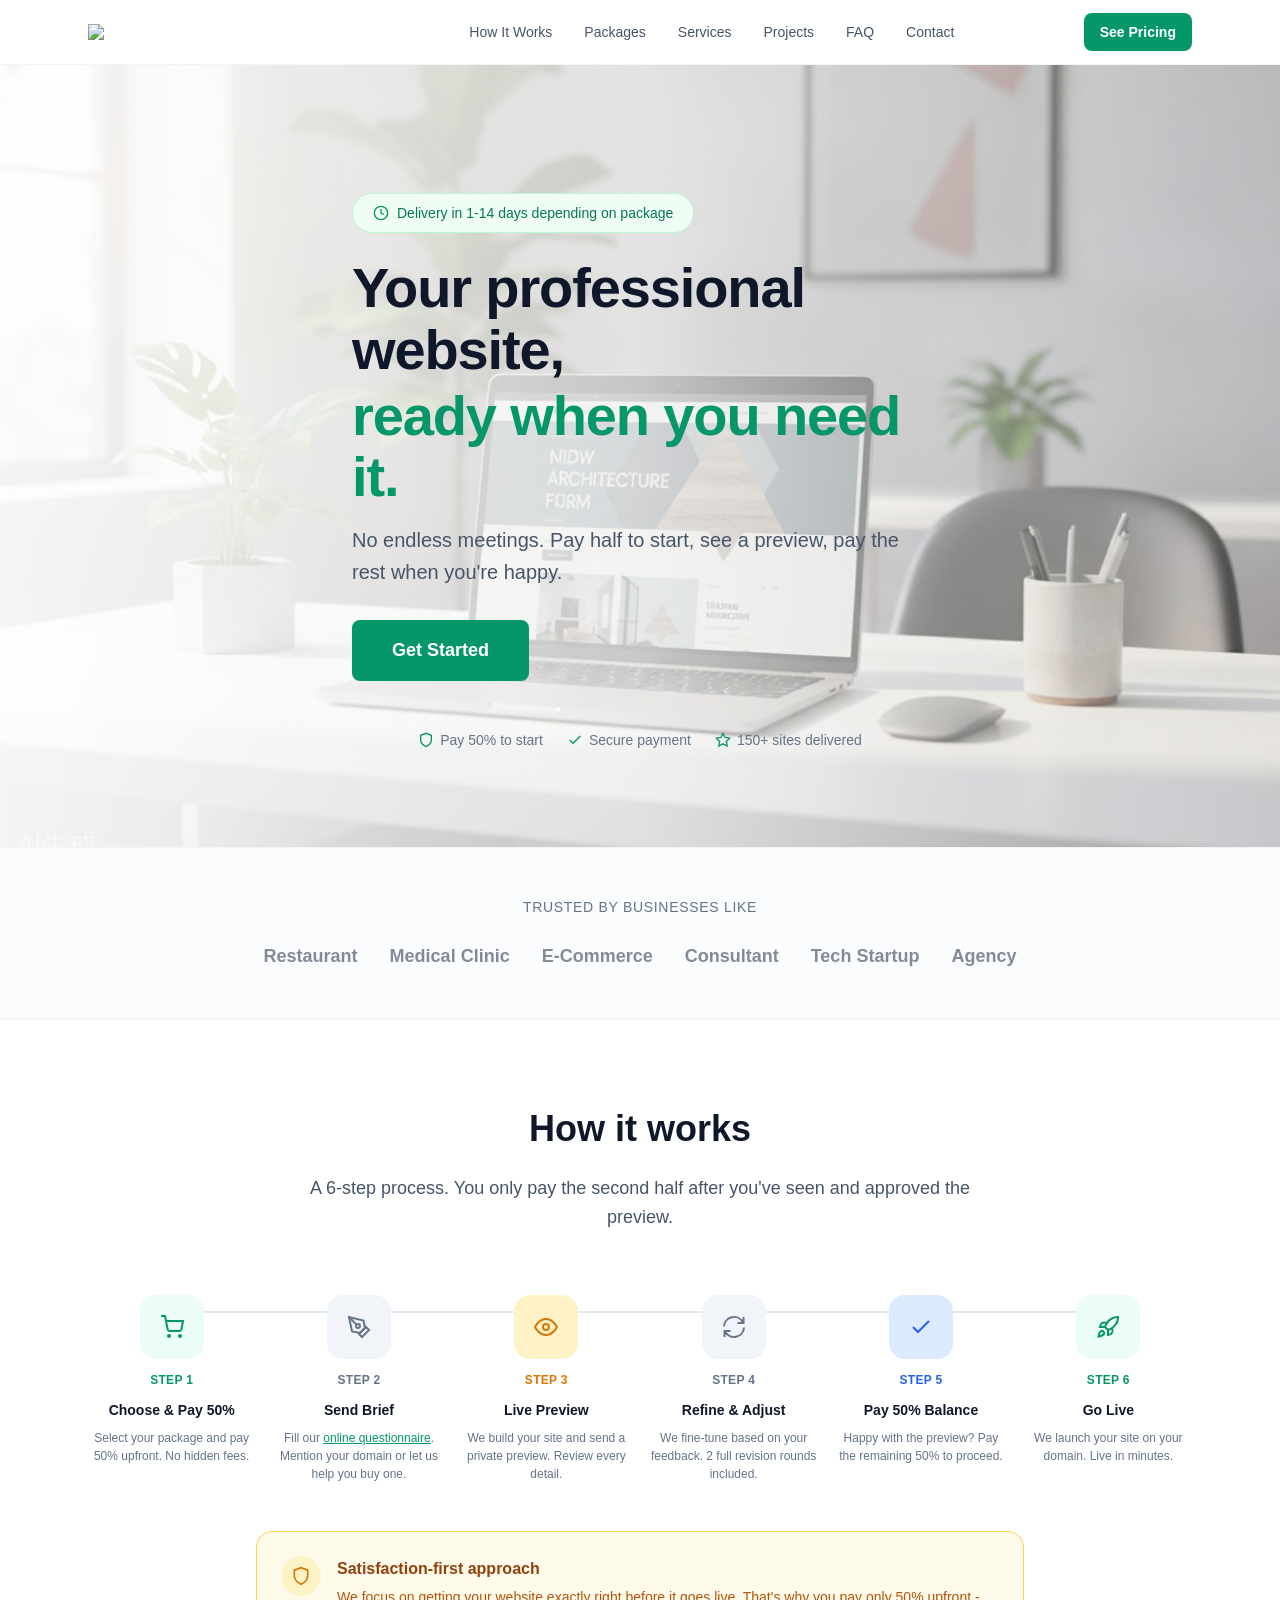
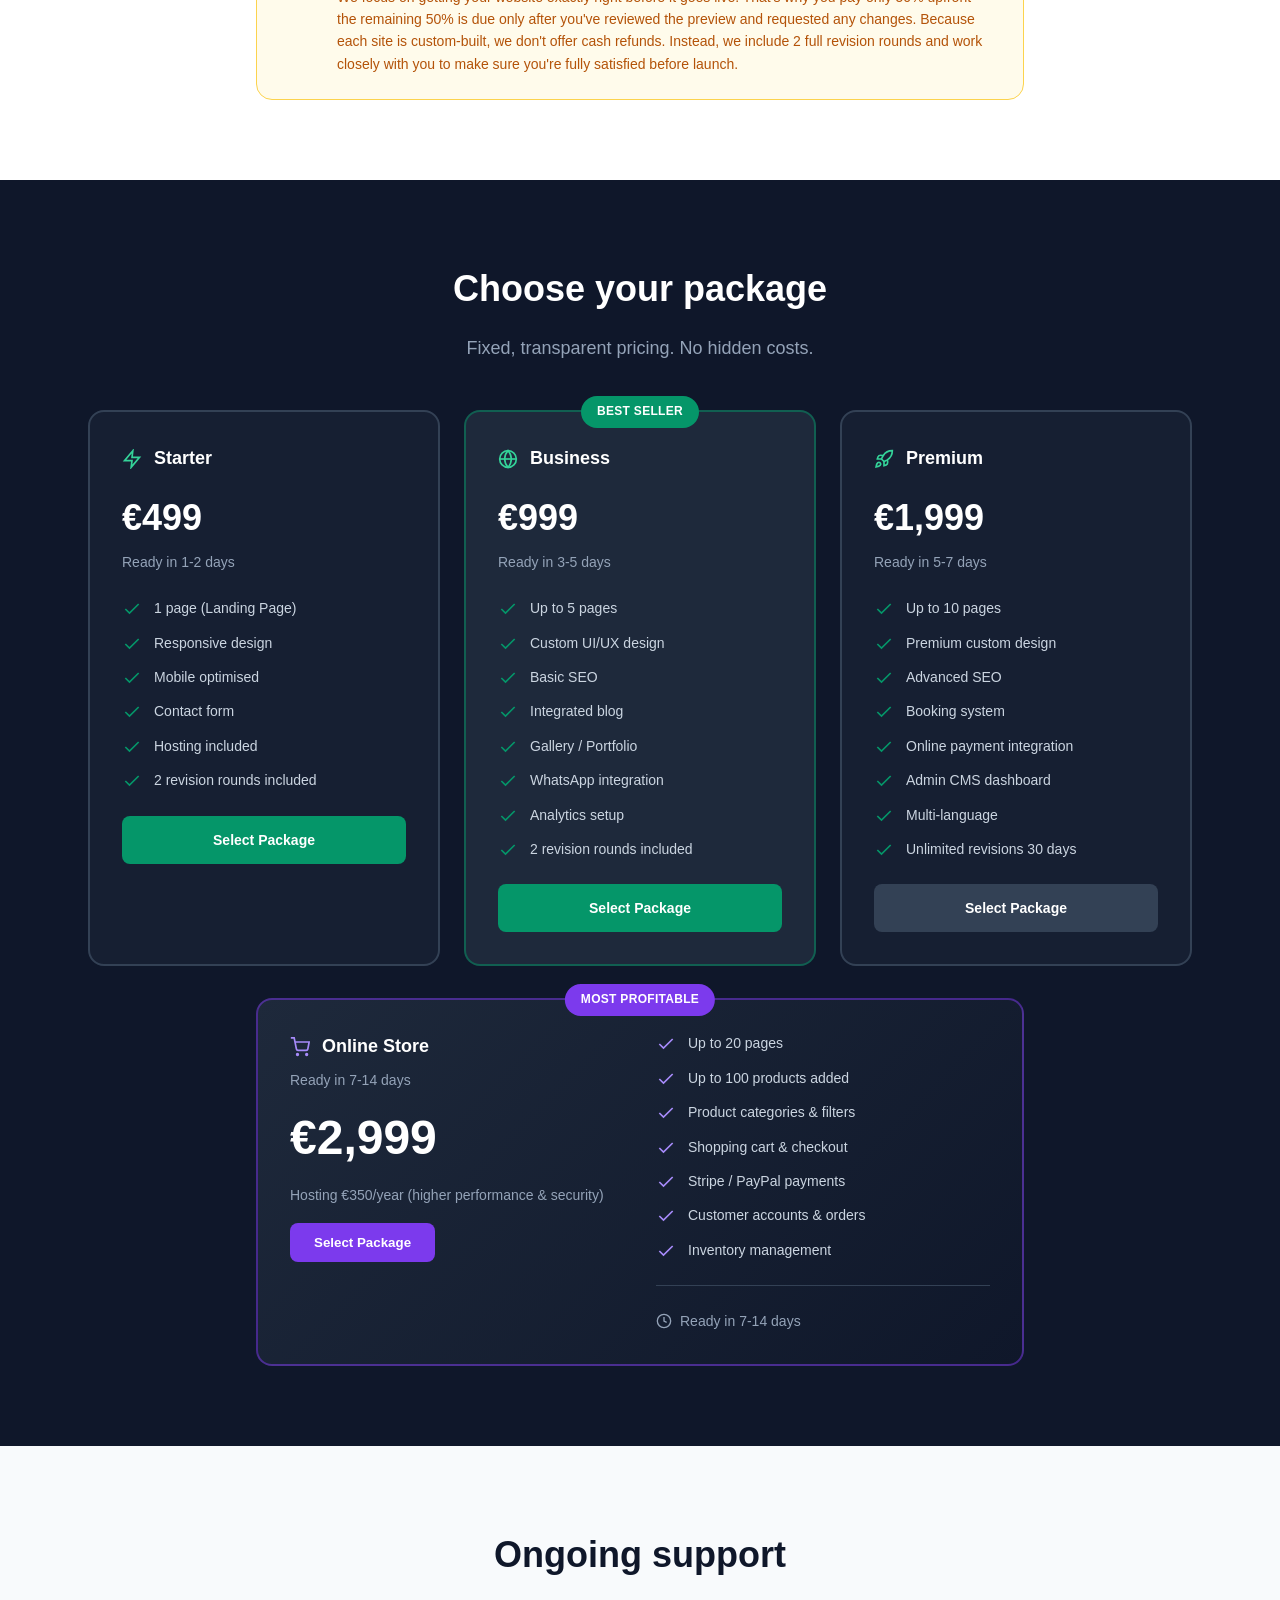
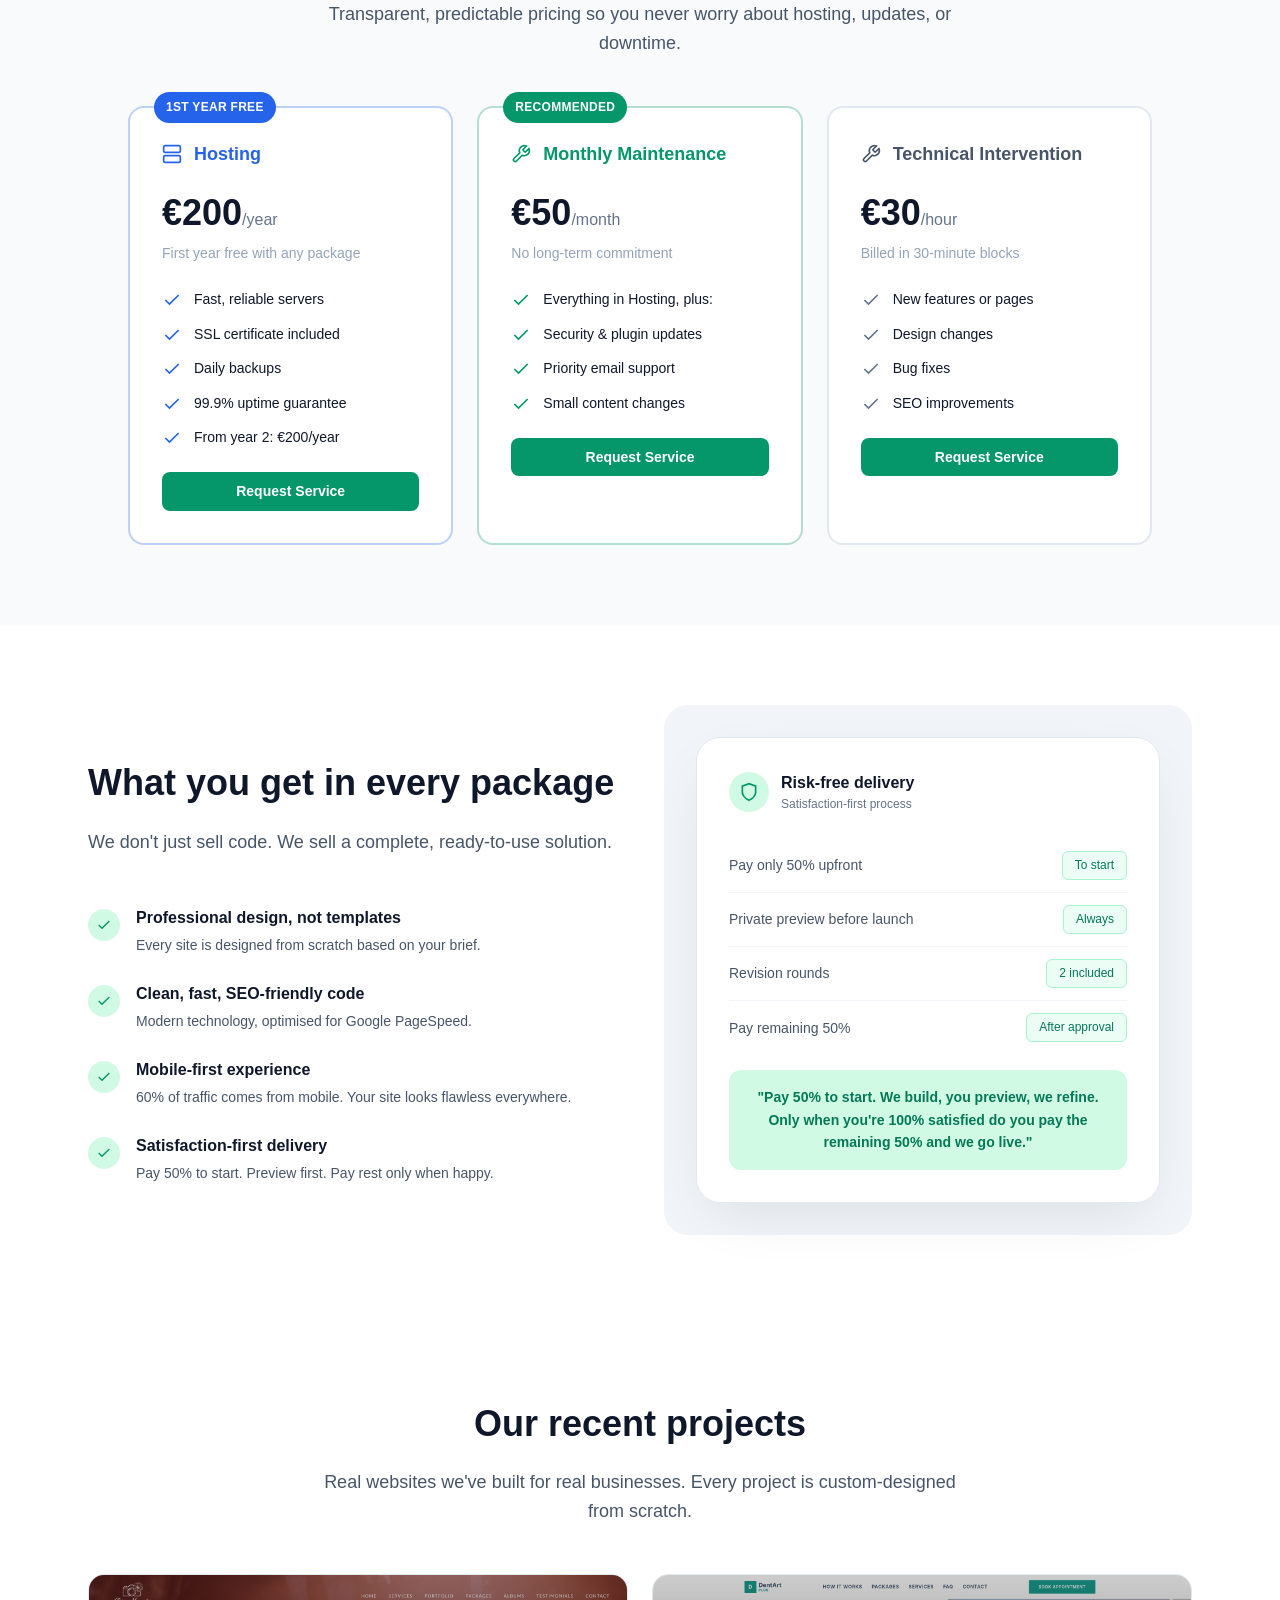
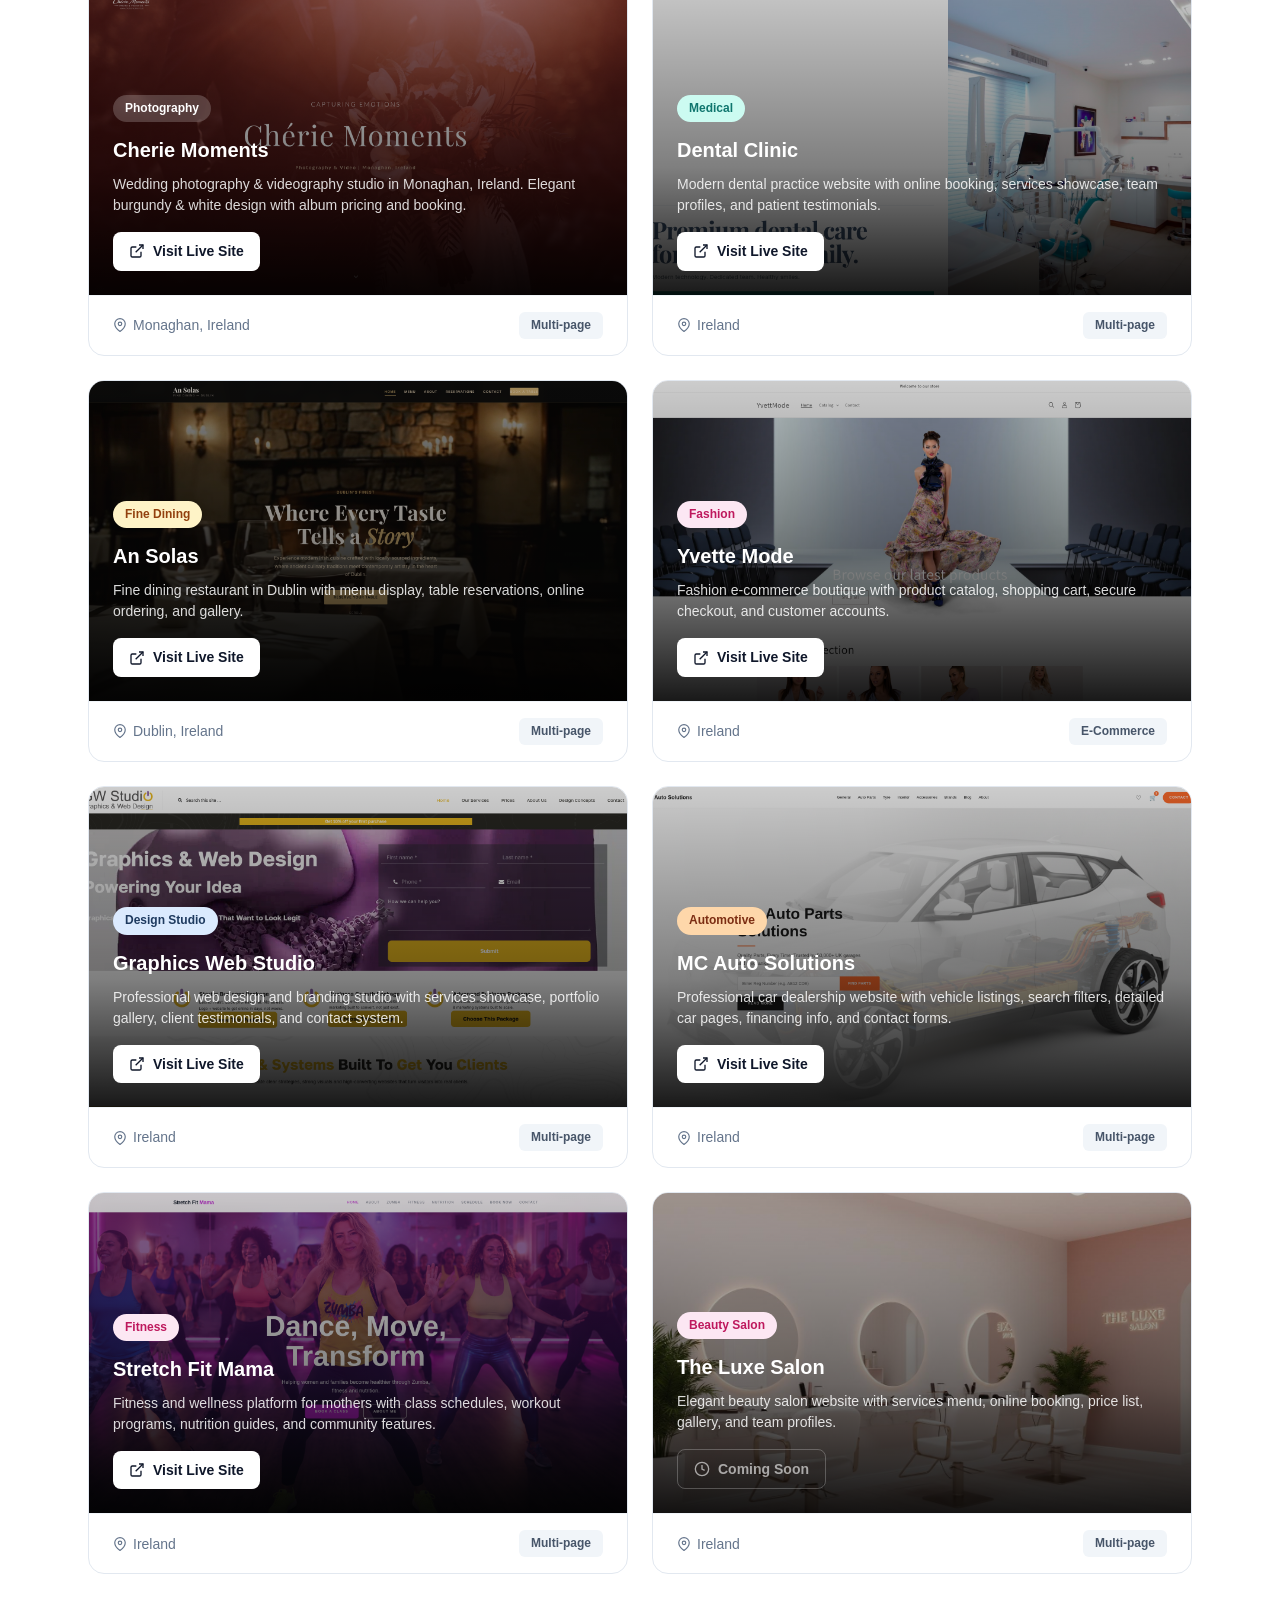
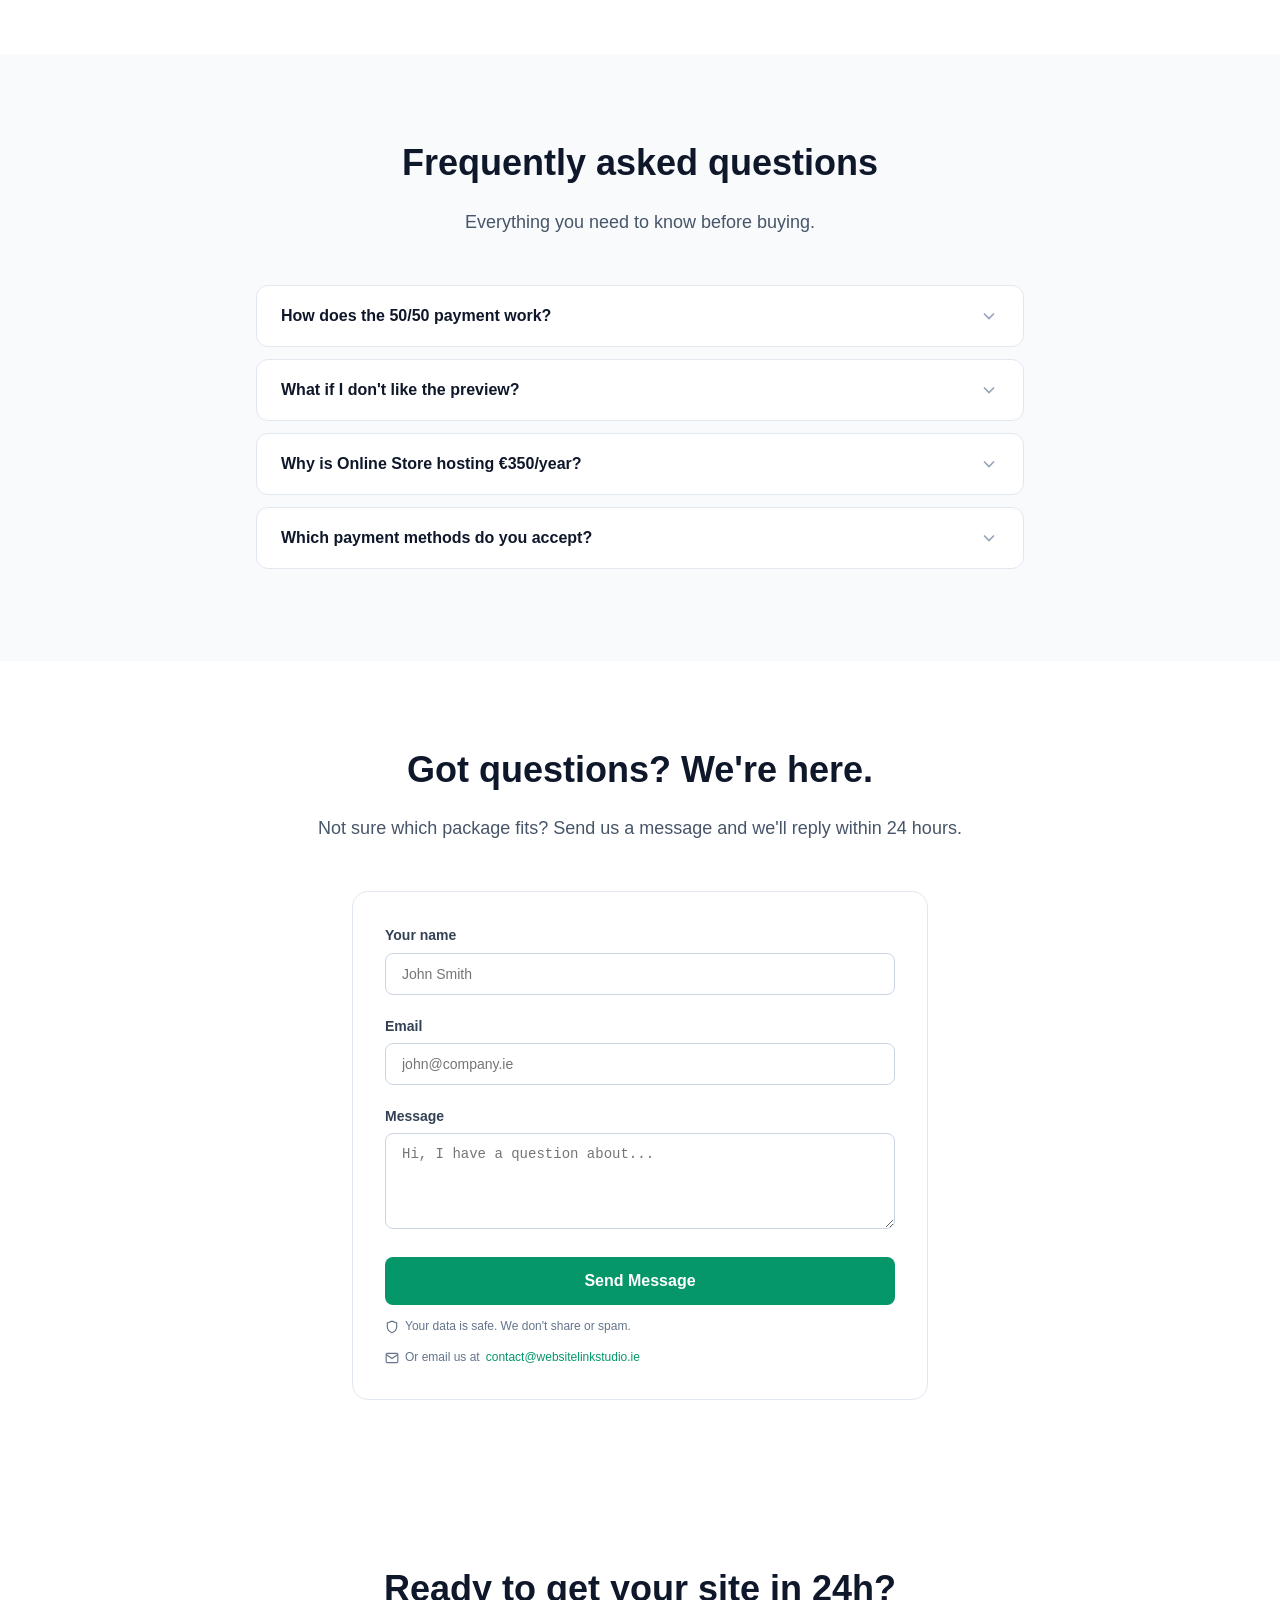
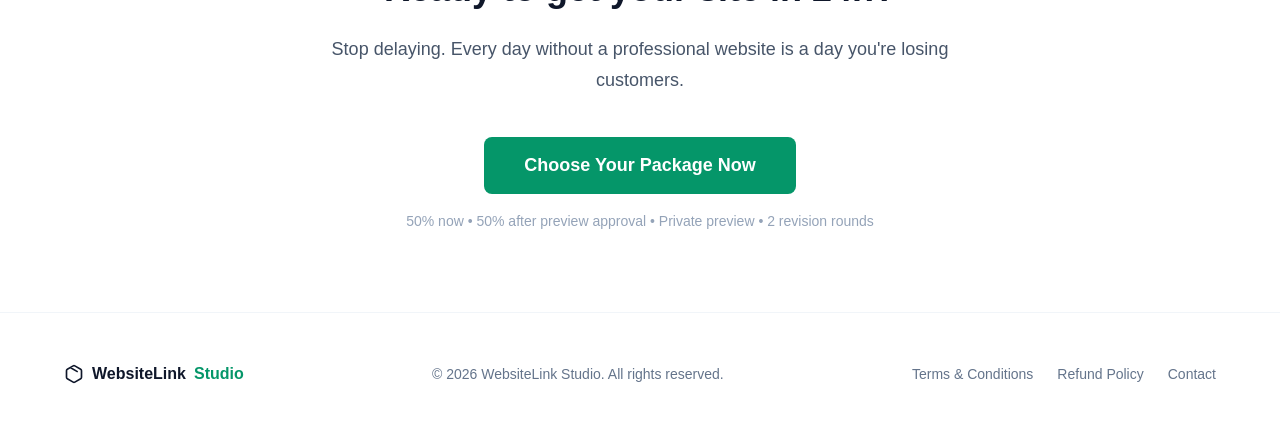
==== index.html @ b11c4f0b "Update index.html logo" ====
<!DOCTYPE html>
<html lang="en">
<head>
<meta charset="UTF-8">
<meta name="viewport" content="width=device-width, initial-scale=1.0">
<title>WebsiteLink Studio — Professional Websites</title>
<link rel="stylesheet" href="style.css">
</head>
<body>
<nav class="navbar">
  <div class="container">
    <a href="index.html" class="logo">
      <img src="Logo.png"  style="width:220px;height:auto;display:block;">

    <div class="nav-links">
      <a href="how.html">How It Works</a>
      <a href="packages.html">Packages</a>
      <a href="services.html">Services</a>
      <a href="projects.html">Projects</a>
      <a href="faq.html">FAQ</a>
      <a href="contact.html">Contact</a>
    </div>
    <div class="nav-actions">
      <a href="packages.html" class="btn btn-primary">See Pricing</a>
      <button class="mobile-menu-btn" onclick="toggleMobileMenu()" aria-label="Menu">
        <svg viewBox="0 0 24 24" fill="none" stroke="currentColor" stroke-width="2"><line x1="3" y1="6" x2="21" y2="6"/><line x1="3" y1="12" x2="21" y2="12"/><line x1="3" y1="18" x2="21" y2="18"/></svg>
      </button>
    </div>
  </div>
</nav>

<div class="mobile-nav" id="mobileNav">
  <a href="how.html" onclick="closeMobileMenu()">How It Works</a>
  <a href="packages.html" onclick="closeMobileMenu()">Packages</a>
  <a href="services.html" onclick="closeMobileMenu()">Services</a>
  <a href="projects.html" onclick="closeMobileMenu()">Projects</a>
  <a href="faq.html" onclick="closeMobileMenu()">FAQ</a>
  <a href="contact.html" onclick="closeMobileMenu()">Contact</a>
</div>

<section style="position: relative; min-height: 85vh; background: url('hero.jpg') center/cover no-repeat; display: flex; align-items: center;">
  <div style="position: absolute; inset: 0; background: linear-gradient(to right, rgba(255,255,255,0.92) 0%, rgba(255,255,255,0.75) 50%, rgba(255,255,255,0.2) 100%);"></div>
  <div class="container" style="position: relative; z-index: 1; padding: 8rem 1.5rem 6rem;">
    <div class="badge">
      <svg viewBox="0 0 24 24" fill="none" stroke="currentColor" stroke-width="2"><circle cx="12" cy="12" r="10"/><polyline points="12 6 12 12 16 14"/></svg>
      <span>Delivery in 1-14 days depending on package</span>
    </div>
    <div style="max-width: 36rem;">
      <h1 style="font-size: 3.5rem; font-weight: 800; line-height: 1.1; letter-spacing: -0.02em; text-align: left; margin-bottom: 0;">
        <span style="color: var(--slate-900); display: block;">Your professional website,</span>
        <span style="color: var(--primary); display: block; margin-top: 0.25rem;">ready when you need it.</span>
      </h1>
      <p style="font-size: 1.25rem; color: var(--slate-600); margin-top: 1rem; max-width: none;">No endless meetings. Pay half to start, see a preview, pay the rest when you're happy.</p>
      <a href="packages.html" class="btn btn-primary btn-lg" style="margin-top: 2rem; font-size: 1.125rem; padding: 1rem 2.5rem; height: auto;">Get Started</a>
    </div>
    <div class="trust-badges">
      <span><svg viewBox="0 0 24 24" fill="none" stroke="currentColor" stroke-width="2"><path d="M12 22s8-4 8-10V5l-8-3-8 3v7c0 6 8 10 8 10z"/></svg>Pay 50% to start</span>
      <span><svg viewBox="0 0 24 24" fill="none" stroke="currentColor" stroke-width="2"><polyline points="20 6 9 17 4 12"/></svg>Secure payment</span>
      <span><svg viewBox="0 0 24 24" fill="none" stroke="currentColor" stroke-width="2"><polygon points="12 2 15.09 8.26 22 9.27 17 14.14 18.18 21.02 12 17.77 5.82 21.02 7 14.14 2 9.27 8.91 8.26 12 2"/></svg>150+ sites delivered</span>
    </div>
  </div>
</section>

<section class="trust-section text-center">
  <div class="container">
    <p class="trust-label">Trusted by businesses like</p>
    <div class="trust-brands">
      <span>Restaurant</span><span>Medical Clinic</span><span>E-Commerce</span><span>Consultant</span><span>Tech Startup</span><span>Agency</span>
    </div>
  </div>
</section>

<section class="section" id="how">
  <div class="container">
    <div class="text-center">
      <h2>How it works</h2>
      <p class="section-desc">A 6-step process. You only pay the second half after you've seen and approved the preview.</p>
    </div>
    <div class="steps-wrap">
      <div class="steps-line"></div>
      <div class="steps-grid">
        <div class="step-card">
          <div class="step-icon" style="background:#ecfdf5;color:#059669">
            <svg width="24" height="24" viewBox="0 0 24 24" fill="none" stroke="currentColor" stroke-width="2"><circle cx="9" cy="21" r="1"/><circle cx="20" cy="21" r="1"/><path d="M1 1h4l2.68 13.39a2 2 0 0 0 2 1.61h9.72a2 2 0 0 0 2-1.61L23 6H6"/></svg>
          </div>
          <div class="step-badge" style="color:#059669">STEP 1</div>
          <div class="step-title">Choose &amp; Pay 50%</div>
          <div class="step-desc">Select your package and pay 50% upfront. No hidden fees.</div>
        </div>
        <div class="step-card" style="cursor:pointer" onclick="window.location.href='brief.html'">
          <div class="step-icon" style="background:#f1f5f9;color:#64748b">
            <svg width="24" height="24" viewBox="0 0 24 24" fill="none" stroke="currentColor" stroke-width="2"><path d="M12 19l7-7 3 3-7 7-3-3z"/><path d="M18 13l-1.5-7.5L2 2l3 14.5L13 18l5-5z"/><path d="M2 2l7.586 7.586"/><circle cx="11" cy="11" r="2"/></svg>
          </div>
          <div class="step-badge" style="color:#64748b">STEP 2</div>
          <div class="step-title">Send Brief</div>
          <div class="step-desc">Fill our <a href="#" onclick="event.preventDefault(); window.location.href='brief.html';" style="color:var(--primary);text-decoration:underline">online questionnaire</a>. Mention your domain or let us help you buy one.</div>
        </div>
        <div class="step-card">
          <div class="step-icon" style="background:#fef3c7;color:#d97706">
            <svg width="24" height="24" viewBox="0 0 24 24" fill="none" stroke="currentColor" stroke-width="2"><path d="M1 12s4-8 11-8 11 8 11 8-4 8-11 8-11-8-11-8z"/><circle cx="12" cy="12" r="3"/></svg>
          </div>
          <div class="step-badge" style="color:#d97706">STEP 3</div>
          <div class="step-title">Live Preview</div>
          <div class="step-desc">We build your site and send a private preview. Review every detail.</div>
        </div>
        <div class="step-card">
          <div class="step-icon" style="background:#f1f5f9;color:#64748b">
            <svg width="24" height="24" viewBox="0 0 24 24" fill="none" stroke="currentColor" stroke-width="2"><path d="M21.5 2v6h-6M2.5 22v-6h6M2 11.5a10 10 0 0 1 18.8-4.3M22 12.5a10 10 0 0 1-18.8 4.2"/></svg>
          </div>
          <div class="step-badge" style="color:#64748b">STEP 4</div>
          <div class="step-title">Refine &amp; Adjust</div>
          <div class="step-desc">We fine-tune based on your feedback. 2 full revision rounds included.</div>
        </div>
        <div class="step-card">
          <div class="step-icon" style="background:#dbeafe;color:#2563eb">
            <svg width="24" height="24" viewBox="0 0 24 24" fill="none" stroke="currentColor" stroke-width="2"><polyline points="20 6 9 17 4 12"/></svg>
          </div>
          <div class="step-badge" style="color:#2563eb">STEP 5</div>
          <div class="step-title">Pay 50% Balance</div>
          <div class="step-desc">Happy with the preview? Pay the remaining 50% to proceed.</div>
        </div>
        <div class="step-card">
          <div class="step-icon" style="background:#ecfdf5;color:#059669">
            <svg width="24" height="24" viewBox="0 0 24 24" fill="none" stroke="currentColor" stroke-width="2"><path d="M4.5 16.5c-1.5 1.26-2 5-2 5s3.74-.5 5-2c.71-.84.7-2.13-.09-2.91a2.18 2.18 0 0 0-2.91-.09z"/><path d="m12 15-3-3a22 22 0 0 1 2-3.95A12.88 12.88 0 0 1 22 2c0 2.72-.78 7.5-6 11a22.35 22.35 0 0 1-4 2z"/><path d="M9 12H4s.55-3.03 2-4c1.62-1.08 5 0 5 0"/><path d="M12 15v5s3.03-.55 4-2c1.08-1.62 0-5 0-5"/></svg>
          </div>
          <div class="step-badge" style="color:#059669">STEP 6</div>
          <div class="step-title">Go Live</div>
          <div class="step-desc">We launch your site on your domain. Live in minutes.</div>
        </div>
      </div>
    </div>
    <div class="info-card">
      <div class="info-icon"><svg viewBox="0 0 24 24" fill="none" stroke="currentColor" stroke-width="2"><path d="M12 22s8-4 8-10V5l-8-3-8 3v7c0 6 8 10 8 10z"/></svg></div>
      <div>
        <div class="info-title">Satisfaction-first approach</div>
        <div class="info-desc">We focus on getting your website exactly right before it goes live. That's why you pay only 50% upfront - the remaining 50% is due only after you've reviewed the preview and requested any changes. Because each site is custom-built, we don't offer cash refunds. Instead, we include 2 full revision rounds and work closely with you to make sure you're fully satisfied before launch.</div>
      </div>
    </div>
  </div>
</section>

<section class="section section-dark" id="packages">
  <div class="container">
    <div class="text-center">
      <h2>Choose your package</h2>
      <p class="section-desc" style="color:#94a3b8">Fixed, transparent pricing. No hidden costs.</p>
    </div>
    <div class="packages-grid">
      <div class="package-card" onclick="selectPackage('starter')" id="card-starter">
        <div class="package-header">
          <svg viewBox="0 0 24 24" fill="none" stroke="currentColor" stroke-width="2"><polygon points="13 2 3 14 12 14 11 22 21 10 12 10 13 2"/></svg>
          <span class="package-name">Starter</span>
        </div>
        <div class="package-price">&euro;499</div>
        <p class="package-desc">Ready in 1-2 days</p>
        <ul class="package-features">
          <li><svg viewBox="0 0 24 24" fill="none" stroke="currentColor" stroke-width="2"><polyline points="20 6 9 17 4 12"/></svg><span>1 page (Landing Page)</span></li>
          <li><svg viewBox="0 0 24 24" fill="none" stroke="currentColor" stroke-width="2"><polyline points="20 6 9 17 4 12"/></svg><span>Responsive design</span></li>
          <li><svg viewBox="0 0 24 24" fill="none" stroke="currentColor" stroke-width="2"><polyline points="20 6 9 17 4 12"/></svg><span>Mobile optimised</span></li>
          <li><svg viewBox="0 0 24 24" fill="none" stroke="currentColor" stroke-width="2"><polyline points="20 6 9 17 4 12"/></svg><span>Contact form</span></li>
          <li><svg viewBox="0 0 24 24" fill="none" stroke="currentColor" stroke-width="2"><polyline points="20 6 9 17 4 12"/></svg><span>Hosting included</span></li>
          <li><svg viewBox="0 0 24 24" fill="none" stroke="currentColor" stroke-width="2"><polyline points="20 6 9 17 4 12"/></svg><span>2 revision rounds included</span></li>
        </ul>
        <button class="package-btn btn-primary" onclick="event.stopPropagation(); openPayModal('starter')">Select Package</button>
      </div>
      <div class="package-card popular" onclick="selectPackage('business')" id="card-business">
        <div class="package-badge">Best Seller</div>
        <div class="package-header">
          <svg viewBox="0 0 24 24" fill="none" stroke="currentColor" stroke-width="2"><circle cx="12" cy="12" r="10"/><line x1="2" y1="12" x2="22" y2="12"/><path d="M12 2a15.3 15.3 0 0 1 4 10 15.3 15.3 0 0 1-4 10 15.3 15.3 0 0 1-4-10 15.3 15.3 0 0 1 4-10z"/></svg>
          <span class="package-name">Business</span>
        </div>
        <div class="package-price">&euro;999</div>
        <p class="package-desc">Ready in 3-5 days</p>
        <ul class="package-features">
          <li><svg viewBox="0 0 24 24" fill="none" stroke="currentColor" stroke-width="2"><polyline points="20 6 9 17 4 12"/></svg><span>Up to 5 pages</span></li>
          <li><svg viewBox="0 0 24 24" fill="none" stroke="currentColor" stroke-width="2"><polyline points="20 6 9 17 4 12"/></svg><span>Custom UI/UX design</span></li>
          <li><svg viewBox="0 0 24 24" fill="none" stroke="currentColor" stroke-width="2"><polyline points="20 6 9 17 4 12"/></svg><span>Basic SEO</span></li>
          <li><svg viewBox="0 0 24 24" fill="none" stroke="currentColor" stroke-width="2"><polyline points="20 6 9 17 4 12"/></svg><span>Integrated blog</span></li>
          <li><svg viewBox="0 0 24 24" fill="none" stroke="currentColor" stroke-width="2"><polyline points="20 6 9 17 4 12"/></svg><span>Gallery / Portfolio</span></li>
          <li><svg viewBox="0 0 24 24" fill="none" stroke="currentColor" stroke-width="2"><polyline points="20 6 9 17 4 12"/></svg><span>WhatsApp integration</span></li>
          <li><svg viewBox="0 0 24 24" fill="none" stroke="currentColor" stroke-width="2"><polyline points="20 6 9 17 4 12"/></svg><span>Analytics setup</span></li>
          <li><svg viewBox="0 0 24 24" fill="none" stroke="currentColor" stroke-width="2"><polyline points="20 6 9 17 4 12"/></svg><span>2 revision rounds included</span></li>
        </ul>
        <button class="package-btn btn-primary" onclick="event.stopPropagation(); openPayModal('business')">Select Package</button>
      </div>
      <div class="package-card" onclick="selectPackage('premium')" id="card-premium">
        <div class="package-header">
          <svg viewBox="0 0 24 24" fill="none" stroke="currentColor" stroke-width="2"><path d="M4.5 16.5c-1.5 1.26-2 5-2 5s3.74-.5 5-2c.71-.84.7-2.13-.09-2.91a2.18 2.18 0 0 0-2.91-.09z"/><path d="m12 15-3-3a22 22 0 0 1 2-3.95A12.88 12.88 0 0 1 22 2c0 2.72-.78 7.5-6 11a22.35 22.35 0 0 1-4 2z"/><path d="M9 12H4s.55-3.03 2-4c1.62-1.08 5 0 5 0"/><path d="M12 15v5s3.03-.55 4-2c1.08-1.62 0-5 0-5"/></svg>
          <span class="package-name">Premium</span>
        </div>
        <div class="package-price">&euro;1,999</div>
        <p class="package-desc">Ready in 5-7 days</p>
        <ul class="package-features">
          <li><svg viewBox="0 0 24 24" fill="none" stroke="currentColor" stroke-width="2"><polyline points="20 6 9 17 4 12"/></svg><span>Up to 10 pages</span></li>
          <li><svg viewBox="0 0 24 24" fill="none" stroke="currentColor" stroke-width="2"><polyline points="20 6 9 17 4 12"/></svg><span>Premium custom design</span></li>
          <li><svg viewBox="0 0 24 24" fill="none" stroke="currentColor" stroke-width="2"><polyline points="20 6 9 17 4 12"/></svg><span>Advanced SEO</span></li>
          <li><svg viewBox="0 0 24 24" fill="none" stroke="currentColor" stroke-width="2"><polyline points="20 6 9 17 4 12"/></svg><span>Booking system</span></li>
          <li><svg viewBox="0 0 24 24" fill="none" stroke="currentColor" stroke-width="2"><polyline points="20 6 9 17 4 12"/></svg><span>Online payment integration</span></li>
          <li><svg viewBox="0 0 24 24" fill="none" stroke="currentColor" stroke-width="2"><polyline points="20 6 9 17 4 12"/></svg><span>Admin CMS dashboard</span></li>
          <li><svg viewBox="0 0 24 24" fill="none" stroke="currentColor" stroke-width="2"><polyline points="20 6 9 17 4 12"/></svg><span>Multi-language</span></li>
          <li><svg viewBox="0 0 24 24" fill="none" stroke="currentColor" stroke-width="2"><polyline points="20 6 9 17 4 12"/></svg><span>Unlimited revisions 30 days</span></li>
        </ul>
        <button class="package-btn" style="background:#334155;color:#fff" onclick="event.stopPropagation(); openPayModal('premium')">Select Package</button>
      </div>
    </div>
    <div style="margin-top:2rem;max-width:48rem;margin-left:auto;margin-right:auto">
      <div class="package-card ecommerce-card" id="card-ecommerce">
        <div class="package-badge" style="background:var(--purple)">MOST PROFITABLE</div>
        <div class="ecommerce-inner">
          <div>
            <div class="package-header" style="color:#a78bfa;margin-bottom:.5rem">
              <svg viewBox="0 0 24 24" fill="none" stroke="currentColor" stroke-width="2"><circle cx="9" cy="21" r="1"/><circle cx="20" cy="21" r="1"/><path d="M1 1h4l2.68 13.39a2 2 0 0 0 2 1.61h9.72a2 2 0 0 0 2-1.61L23 6H6"/></svg>
              <span class="package-name">Online Store</span>
            </div>
            <p style="color:#94a3b8;font-size:.875rem;margin-bottom:.5rem">Ready in 7-14 days</p>
            <div class="ecommerce-price">&euro;2,999</div>
            <p class="ecommerce-hosting">Hosting &euro;350/year (higher performance &amp; security)</p>
            <button class="btn-purple" onclick="openPayModal('ecommerce')">Select Package</button>
          </div>
          <div>
            <ul class="package-features">
              <li><svg viewBox="0 0 24 24" fill="none" stroke="currentColor" stroke-width="2"><polyline points="20 6 9 17 4 12"/></svg><span>Up to 20 pages</span></li>
              <li><svg viewBox="0 0 24 24" fill="none" stroke="currentColor" stroke-width="2"><polyline points="20 6 9 17 4 12"/></svg><span>Up to 100 products added</span></li>
              <li><svg viewBox="0 0 24 24" fill="none" stroke="currentColor" stroke-width="2"><polyline points="20 6 9 17 4 12"/></svg><span>Product categories &amp; filters</span></li>
              <li><svg viewBox="0 0 24 24" fill="none" stroke="currentColor" stroke-width="2"><polyline points="20 6 9 17 4 12"/></svg><span>Shopping cart &amp; checkout</span></li>
              <li><svg viewBox="0 0 24 24" fill="none" stroke="currentColor" stroke-width="2"><polyline points="20 6 9 17 4 12"/></svg><span>Stripe / PayPal payments</span></li>
              <li><svg viewBox="0 0 24 24" fill="none" stroke="currentColor" stroke-width="2"><polyline points="20 6 9 17 4 12"/></svg><span>Customer accounts &amp; orders</span></li>
              <li><svg viewBox="0 0 24 24" fill="none" stroke="currentColor" stroke-width="2"><polyline points="20 6 9 17 4 12"/></svg><span>Inventory management</span></li>
            </ul>
            <div class="ecommerce-footer">
              <div class="ecommerce-time">
                <svg viewBox="0 0 24 24" fill="none" stroke="currentColor" stroke-width="2"><circle cx="12" cy="12" r="10"/><polyline points="12 6 12 12 16 14"/></svg>
                <span>Ready in 7-14 days</span>
              </div>
            </div>
          </div>
        </div>
      </div>
    </div>
  </div>
</section>

<section class="section section-light" id="services">
  <div class="container">
    <div class="text-center">
      <h2>Ongoing support</h2>
      <p class="section-desc">Transparent, predictable pricing so you never worry about hosting, updates, or downtime.</p>
    </div>
    <div class="services-grid">
      <div class="service-card hosting">
        <div class="service-badge hosting">1st Year Free</div>
        <div class="service-header" style="color:var(--blue)">
          <svg viewBox="0 0 24 24" fill="none" stroke="currentColor" stroke-width="2"><rect x="2" y="2" width="20" height="8" rx="2" ry="2"/><rect x="2" y="14" width="20" height="8" rx="2" ry="2"/><line x1="6" y1="6" x2="6.01" y2="6"/><line x1="6" y1="18" x2="6.01" y2="18"/></svg>
          <span class="service-name">Hosting</span>
        </div>
        <div><span class="service-price">&euro;200</span><span class="service-period">/year</span></div>
        <p class="service-desc">First year free with any package</p>
        <ul class="service-features">
          <li><svg viewBox="0 0 24 24" fill="none" stroke="currentColor" stroke-width="2" style="color:var(--blue)"><polyline points="20 6 9 17 4 12"/></svg><span>Fast, reliable servers</span></li>
          <li><svg viewBox="0 0 24 24" fill="none" stroke="currentColor" stroke-width="2" style="color:var(--blue)"><polyline points="20 6 9 17 4 12"/></svg><span>SSL certificate included</span></li>
          <li><svg viewBox="0 0 24 24" fill="none" stroke="currentColor" stroke-width="2" style="color:var(--blue)"><polyline points="20 6 9 17 4 12"/></svg><span>Daily backups</span></li>
          <li><svg viewBox="0 0 24 24" fill="none" stroke="currentColor" stroke-width="2" style="color:var(--blue)"><polyline points="20 6 9 17 4 12"/></svg><span>99.9% uptime guarantee</span></li>
          <li><svg viewBox="0 0 24 24" fill="none" stroke="currentColor" stroke-width="2" style="color:var(--blue)"><polyline points="20 6 9 17 4 12"/></svg><span>From year 2: &euro;200/year</span></li>
        </ul>
        <div style="margin-top:1.5rem">
          <a href="contact.html" class="btn btn-primary btn-block" style="font-weight:700">Request Service</a>
        </div>
      </div>
      <div class="service-card maintenance">
        <div class="service-badge maintenance">Recommended</div>
        <div class="service-header" style="color:var(--primary)">
          <svg viewBox="0 0 24 24" fill="none" stroke="currentColor" stroke-width="2"><path d="M14.7 6.3a1 1 0 0 0 0 1.4l1.6 1.6a1 1 0 0 0 1.4 0l3.77-3.77a6 6 0 0 1-7.94 7.94l-6.91 6.91a2.12 2.12 0 0 1-3-3l6.91-6.91a6 6 0 0 1 7.94-7.94l-3.76 3.76z"/></svg>
          <span class="service-name">Monthly Maintenance</span>
        </div>
        <div><span class="service-price">&euro;50</span><span class="service-period">/month</span></div>
        <p class="service-desc">No long-term commitment</p>
        <ul class="service-features">
          <li><svg viewBox="0 0 24 24" fill="none" stroke="currentColor" stroke-width="2" style="color:var(--primary)"><polyline points="20 6 9 17 4 12"/></svg><span>Everything in Hosting, plus:</span></li>
          <li><svg viewBox="0 0 24 24" fill="none" stroke="currentColor" stroke-width="2" style="color:var(--primary)"><polyline points="20 6 9 17 4 12"/></svg><span>Security &amp; plugin updates</span></li>
          <li><svg viewBox="0 0 24 24" fill="none" stroke="currentColor" stroke-width="2" style="color:var(--primary)"><polyline points="20 6 9 17 4 12"/></svg><span>Priority email support</span></li>
          <li><svg viewBox="0 0 24 24" fill="none" stroke="currentColor" stroke-width="2" style="color:var(--primary)"><polyline points="20 6 9 17 4 12"/></svg><span>Small content changes</span></li>
        </ul>
        <div style="margin-top:1.5rem">
          <a href="contact.html" class="btn btn-primary btn-block" style="font-weight:700">Request Service</a>
        </div>
      </div>
      <div class="service-card hourly">
        <div class="service-header" style="color:var(--slate-600)">
          <svg viewBox="0 0 24 24" fill="none" stroke="currentColor" stroke-width="2"><path d="M14.7 6.3a1 1 0 0 0 0 1.4l1.6 1.6a1 1 0 0 0 1.4 0l3.77-3.77a6 6 0 0 1-7.94 7.94l-6.91 6.91a2.12 2.12 0 0 1-3-3l6.91-6.91a6 6 0 0 1 7.94-7.94l-3.76 3.76z"/></svg>
          <span class="service-name">Technical Intervention</span>
        </div>
        <div><span class="service-price">&euro;30</span><span class="service-period">/hour</span></div>
        <p class="service-desc">Billed in 30-minute blocks</p>
        <ul class="service-features">
          <li><svg viewBox="0 0 24 24" fill="none" stroke="currentColor" stroke-width="2" style="color:var(--slate-500)"><polyline points="20 6 9 17 4 12"/></svg><span>New features or pages</span></li>
          <li><svg viewBox="0 0 24 24" fill="none" stroke="currentColor" stroke-width="2" style="color:var(--slate-500)"><polyline points="20 6 9 17 4 12"/></svg><span>Design changes</span></li>
          <li><svg viewBox="0 0 24 24" fill="none" stroke="currentColor" stroke-width="2" style="color:var(--slate-500)"><polyline points="20 6 9 17 4 12"/></svg><span>Bug fixes</span></li>
          <li><svg viewBox="0 0 24 24" fill="none" stroke="currentColor" stroke-width="2" style="color:var(--slate-500)"><polyline points="20 6 9 17 4 12"/></svg><span>SEO improvements</span></li>
        </ul>
        <div style="margin-top:1.5rem">
          <a href="contact.html" class="btn btn-primary btn-block" style="font-weight:700">Request Service</a>
        </div>
      </div>
    </div>
  </div>
</section>

<section class="section">
  <div class="container">
    <div class="features-grid">
      <div>
        <h2>What you get in every package</h2>
        <p class="section-desc" style="max-width:none;margin-left:0">We don't just sell code. We sell a complete, ready-to-use solution.</p>
        <div style="margin-top:2rem;display:flex;flex-direction:column;gap:1.5rem">
          <div class="feature-item">
            <div class="feature-icon"><svg viewBox="0 0 24 24" fill="none" stroke="currentColor" stroke-width="2"><polyline points="20 6 9 17 4 12"/></svg></div>
            <div><div class="feature-title">Professional design, not templates</div><div class="feature-desc">Every site is designed from scratch based on your brief.</div></div>
          </div>
          <div class="feature-item">
            <div class="feature-icon"><svg viewBox="0 0 24 24" fill="none" stroke="currentColor" stroke-width="2"><polyline points="20 6 9 17 4 12"/></svg></div>
            <div><div class="feature-title">Clean, fast, SEO-friendly code</div><div class="feature-desc">Modern technology, optimised for Google PageSpeed.</div></div>
          </div>
          <div class="feature-item">
            <div class="feature-icon"><svg viewBox="0 0 24 24" fill="none" stroke="currentColor" stroke-width="2"><polyline points="20 6 9 17 4 12"/></svg></div>
            <div><div class="feature-title">Mobile-first experience</div><div class="feature-desc">60% of traffic comes from mobile. Your site looks flawless everywhere.</div></div>
          </div>
          <div class="feature-item">
            <div class="feature-icon"><svg viewBox="0 0 24 24" fill="none" stroke="currentColor" stroke-width="2"><polyline points="20 6 9 17 4 12"/></svg></div>
            <div><div class="feature-title">Satisfaction-first delivery</div><div class="feature-desc">Pay 50% to start. Preview first. Pay rest only when happy.</div></div>
          </div>
        </div>
      </div>
      <div style="background:#f1f5f9;border-radius:1.5rem;padding:2rem">
        <div class="guarantee-box">
          <div class="guarantee-header">
            <div class="guarantee-icon"><svg viewBox="0 0 24 24" fill="none" stroke="currentColor" stroke-width="2"><path d="M12 22s8-4 8-10V5l-8-3-8 3v7c0 6 8 10 8 10z"/></svg></div>
            <div><div style="font-weight:700">Risk-free delivery</div><div style="font-size:.75rem;color:#64748b">Satisfaction-first process</div></div>
          </div>
          <div class="guarantee-row"><span class="guarantee-label">Pay only 50% upfront</span><span class="guarantee-badge">To start</span></div>
          <div class="guarantee-row"><span class="guarantee-label">Private preview before launch</span><span class="guarantee-badge">Always</span></div>
          <div class="guarantee-row"><span class="guarantee-label">Revision rounds</span><span class="guarantee-badge">2 included</span></div>
          <div class="guarantee-row" style="border-bottom:none"><span class="guarantee-label">Pay remaining 50%</span><span class="guarantee-badge">After approval</span></div>
          <div class="guarantee-quote"><p>"Pay 50% to start. We build, you preview, we refine. Only when you're 100% satisfied do you pay the remaining 50% and we go live."</p></div>
        </div>
      </div>
    </div>
  </div>
</section>

<section class="section" id="projects">
  <div class="container">
    <div class="text-center">
      <h2>Our recent projects</h2>
      <p class="section-desc">Real websites we've built for real businesses. Every project is custom-designed from scratch.</p>
    </div>
    <div class="projects-grid">
      <div class="project-card">
        <div class="project-image" style="background-image: url('cherie.jpg'); background-size: cover; background-position: center top;">
          <div class="project-overlay">
            <span class="project-tag">Photography</span>
            <h3 class="project-title">Cherie Moments</h3>
            <p class="project-desc">Wedding photography &amp; videography studio in Monaghan, Ireland. Elegant burgundy &amp; white design with album pricing and booking.</p>
            <div class="project-links">
              <a href="https://www.cheriemoments.ie" target="_blank" rel="noopener" class="project-btn project-btn-primary">
                <svg width="16" height="16" viewBox="0 0 24 24" fill="none" stroke="currentColor" stroke-width="2"><path d="M18 13v6a2 2 0 0 1-2 2H5a2 2 0 0 1-2-2V8a2 2 0 0 1 2-2h6"/><polyline points="15 3 21 3 21 9"/><line x1="10" y1="14" x2="21" y2="3"/></svg>
                Visit Live Site
              </a>
            </div>
          </div>
        </div>
        <div class="project-footer">
          <div class="project-meta">
            <span class="project-location">
              <svg width="14" height="14" viewBox="0 0 24 24" fill="none" stroke="currentColor" stroke-width="2"><path d="M21 10c0 7-9 13-9 13s-9-6-9-13a9 9 0 0 1 18 0z"/><circle cx="12" cy="10" r="3"/></svg>
              Monaghan, Ireland
            </span>
            <span class="project-type">Multi-page</span>
          </div>
        </div>
      </div>
      <div class="project-card">
        <div class="project-image" style="background-image: url('dental.jpg'); background-size: cover; background-position: center top;">
          <div class="project-overlay">
            <span class="project-tag" style="background:#ccfbf1;color:#0f766e">Medical</span>
            <h3 class="project-title">Dental Clinic</h3>
            <p class="project-desc">Modern dental practice website with online booking, services showcase, team profiles, and patient testimonials.</p>
            <div class="project-links">
              <a href="https://andreea-art.github.io/DentArtPlus.ie/" target="_blank" rel="noopener" class="project-btn project-btn-primary">
                <svg width="16" height="16" viewBox="0 0 24 24" fill="none" stroke="currentColor" stroke-width="2"><path d="M18 13v6a2 2 0 0 1-2 2H5a2 2 0 0 1-2-2V8a2 2 0 0 1 2-2h6"/><polyline points="15 3 21 3 21 9"/><line x1="10" y1="14" x2="21" y2="3"/></svg>
                Visit Live Site
              </a>
            </div>
          </div>
        </div>
        <div class="project-footer">
          <div class="project-meta">
            <span class="project-location">
              <svg width="14" height="14" viewBox="0 0 24 24" fill="none" stroke="currentColor" stroke-width="2"><path d="M21 10c0 7-9 13-9 13s-9-6-9-13a9 9 0 0 1 18 0z"/><circle cx="12" cy="10" r="3"/></svg>
              Ireland
            </span>
            <span class="project-type">Multi-page</span>
          </div>
        </div>
      </div>
      <div class="project-card">
        <div class="project-image" style="background-image: url('ansolas.jpg'); background-size: cover; background-position: center top;">
          <div class="project-overlay">
            <span class="project-tag" style="background:#fef3c7;color:#92400e">Fine Dining</span>
            <h3 class="project-title">An Solas</h3>
            <p class="project-desc">Fine dining restaurant in Dublin with menu display, table reservations, online ordering, and gallery.</p>
            <div class="project-links">
              <a href="https://andreea-art.github.io/AnSolasCousine/" target="_blank" rel="noopener" class="project-btn project-btn-primary">
                <svg width="16" height="16" viewBox="0 0 24 24" fill="none" stroke="currentColor" stroke-width="2"><path d="M18 13v6a2 2 0 0 1-2 2H5a2 2 0 0 1-2-2V8a2 2 0 0 1 2-2h6"/><polyline points="15 3 21 3 21 9"/><line x1="10" y1="14" x2="21" y2="3"/></svg>
                Visit Live Site
              </a>
            </div>
          </div>
        </div>
        <div class="project-footer">
          <div class="project-meta">
            <span class="project-location">
              <svg width="14" height="14" viewBox="0 0 24 24" fill="none" stroke="currentColor" stroke-width="2"><path d="M21 10c0 7-9 13-9 13s-9-6-9-13a9 9 0 0 1 18 0z"/><circle cx="12" cy="10" r="3"/></svg>
              Dublin, Ireland
            </span>
            <span class="project-type">Multi-page</span>
          </div>
        </div>
      </div>
      <div class="project-card">
        <div class="project-image" style="background-image: url('yvette.jpg'); background-size: cover; background-position: center top;">
          <div class="project-overlay">
            <span class="project-tag" style="background:#fce7f3;color:#be185d">Fashion</span>
            <h3 class="project-title">Yvette Mode</h3>
            <p class="project-desc">Fashion e-commerce boutique with product catalog, shopping cart, secure checkout, and customer accounts.</p>
            <div class="project-links">
              <a href="https://yvettmode.com/" target="_blank" rel="noopener" class="project-btn project-btn-primary">
                <svg width="16" height="16" viewBox="0 0 24 24" fill="none" stroke="currentColor" stroke-width="2"><path d="M18 13v6a2 2 0 0 1-2 2H5a2 2 0 0 1-2-2V8a2 2 0 0 1 2-2h6"/><polyline points="15 3 21 3 21 9"/><line x1="10" y1="14" x2="21" y2="3"/></svg>
                Visit Live Site
              </a>
            </div>
          </div>
        </div>
        <div class="project-footer">
          <div class="project-meta">
            <span class="project-location">
              <svg width="14" height="14" viewBox="0 0 24 24" fill="none" stroke="currentColor" stroke-width="2"><path d="M21 10c0 7-9 13-9 13s-9-6-9-13a9 9 0 0 1 18 0z"/><circle cx="12" cy="10" r="3"/></svg>
              Ireland
            </span>
            <span class="project-type">E-Commerce</span>
          </div>
        </div>
      </div>
      <div class="project-card">
        <div class="project-image" style="background-image: url('graphics.jpg'); background-size: cover; background-position: center top;">
          <div class="project-overlay">
            <span class="project-tag" style="background:#dbeafe;color:#1e3a5f">Design Studio</span>
            <h3 class="project-title">Graphics Web Studio</h3>
            <p class="project-desc">Professional web design and branding studio with services showcase, portfolio gallery, client testimonials, and contact system.</p>
            <div class="project-links">
              <a href="https://www.graphicswebstudio.com" target="_blank" rel="noopener" class="project-btn project-btn-primary">
                <svg width="16" height="16" viewBox="0 0 24 24" fill="none" stroke="currentColor" stroke-width="2"><path d="M18 13v6a2 2 0 0 1-2 2H5a2 2 0 0 1-2-2V8a2 2 0 0 1 2-2h6"/><polyline points="15 3 21 3 21 9"/><line x1="10" y1="14" x2="21" y2="3"/></svg>
                Visit Live Site
              </a>
            </div>
          </div>
        </div>
        <div class="project-footer">
          <div class="project-meta">
            <span class="project-location">
              <svg width="14" height="14" viewBox="0 0 24 24" fill="none" stroke="currentColor" stroke-width="2"><path d="M21 10c0 7-9 13-9 13s-9-6-9-13a9 9 0 0 1 18 0z"/><circle cx="12" cy="10" r="3"/></svg>
              Ireland
            </span>
            <span class="project-type">Multi-page</span>
          </div>
        </div>
      </div>
      <div class="project-card">
        <div class="project-image" style="background-image: url('mcauto.jpg'); background-size: cover; background-position: center top;">
          <div class="project-overlay">
            <span class="project-tag" style="background:#fed7aa;color:#7c2d12">Automotive</span>
            <h3 class="project-title">MC Auto Solutions</h3>
            <p class="project-desc">Professional car dealership website with vehicle listings, search filters, detailed car pages, financing info, and contact forms.</p>
            <div class="project-links">
              <a href="https://andreea-art.github.io/MCAutoSolutions/" target="_blank" rel="noopener" class="project-btn project-btn-primary">
                <svg width="16" height="16" viewBox="0 0 24 24" fill="none" stroke="currentColor" stroke-width="2"><path d="M18 13v6a2 2 0 0 1-2 2H5a2 2 0 0 1-2-2V8a2 2 0 0 1 2-2h6"/><polyline points="15 3 21 3 21 9"/><line x1="10" y1="14" x2="21" y2="3"/></svg>
                Visit Live Site
              </a>
            </div>
          </div>
        </div>
        <div class="project-footer">
          <div class="project-meta">
            <span class="project-location">
              <svg width="14" height="14" viewBox="0 0 24 24" fill="none" stroke="currentColor" stroke-width="2"><path d="M21 10c0 7-9 13-9 13s-9-6-9-13a9 9 0 0 1 18 0z"/><circle cx="12" cy="10" r="3"/></svg>
              Ireland
            </span>
            <span class="project-type">Multi-page</span>
          </div>
        </div>
      </div>
      <div class="project-card">
        <div class="project-image" style="background-image: url('stretch.jpg'); background-size: cover; background-position: center top;">
          <div class="project-overlay">
            <span class="project-tag" style="background:#fce7f3;color:#be185d">Fitness</span>
            <h3 class="project-title">Stretch Fit Mama</h3>
            <p class="project-desc">Fitness and wellness platform for mothers with class schedules, workout programs, nutrition guides, and community features.</p>
            <div class="project-links">
              <a href="https://andreea-art.github.io/Stretchfitmama/" target="_blank" rel="noopener" class="project-btn project-btn-primary">
                <svg width="16" height="16" viewBox="0 0 24 24" fill="none" stroke="currentColor" stroke-width="2"><path d="M18 13v6a2 2 0 0 1-2 2H5a2 2 0 0 1-2-2V8a2 2 0 0 1 2-2h6"/><polyline points="15 3 21 3 21 9"/><line x1="10" y1="14" x2="21" y2="3"/></svg>
                Visit Live Site
              </a>
            </div>
          </div>
        </div>
        <div class="project-footer">
          <div class="project-meta">
            <span class="project-location">
              <svg width="14" height="14" viewBox="0 0 24 24" fill="none" stroke="currentColor" stroke-width="2"><path d="M21 10c0 7-9 13-9 13s-9-6-9-13a9 9 0 0 1 18 0z"/><circle cx="12" cy="10" r="3"/></svg>
              Ireland
            </span>
            <span class="project-type">Multi-page</span>
          </div>
        </div>
      </div>
      <div class="project-card">
        <div class="project-image" style="background-image: url('salon.jpg'); background-size: cover; background-position: center top;">
          <div class="project-overlay">
            <span class="project-tag" style="background:#fce7f3;color:#be185d">Beauty Salon</span>
            <h3 class="project-title">The Luxe Salon</h3>
            <p class="project-desc">Elegant beauty salon website with services menu, online booking, price list, gallery, and team profiles.</p>
            <div class="project-links">
              <span class="project-btn project-btn-outline" style="opacity: 0.6;">
                <svg width="16" height="16" viewBox="0 0 24 24" fill="none" stroke="currentColor" stroke-width="2"><circle cx="12" cy="12" r="10"/><polyline points="12 6 12 12 16 14"/></svg>
                Coming Soon
              </span>
            </div>
          </div>
        </div>
        <div class="project-footer">
          <div class="project-meta">
            <span class="project-location">
              <svg width="14" height="14" viewBox="0 0 24 24" fill="none" stroke="currentColor" stroke-width="2"><path d="M21 10c0 7-9 13-9 13s-9-6-9-13a9 9 0 0 1 18 0z"/><circle cx="12" cy="10" r="3"/></svg>
              Ireland
            </span>
            <span class="project-type">Multi-page</span>
          </div>
        </div>
      </div>
    </div>
  </div>
</section>

<section class="section section-light" id="faq">
  <div class="container">
    <div class="text-center">
      <h2>Frequently asked questions</h2>
      <p class="section-desc">Everything you need to know before buying.</p>
    </div>
    <div class="faq-list">
      <div class="faq-item">
        <button class="faq-question" onclick="toggleFaq(this)">
          <span>How does the 50/50 payment work?</span>
          <svg viewBox="0 0 24 24" fill="none" stroke="currentColor" stroke-width="2"><polyline points="6 9 12 15 18 9"/></svg>
        </button>
        <div class="faq-answer">You pay 50% upfront to get started. We build your site, send a private preview with 2 revision rounds. Once you're satisfied, you pay the remaining 50% and we go live.</div>
      </div>
      <div class="faq-item">
        <button class="faq-question" onclick="toggleFaq(this)">
          <span>What if I don't like the preview?</span>
          <svg viewBox="0 0 24 24" fill="none" stroke="currentColor" stroke-width="2"><polyline points="6 9 12 15 18 9"/></svg>
        </button>
        <div class="faq-answer">You get 2 full revision rounds to adjust everything. In 5+ years and 150+ projects, no client has walked away unhappy. The 50% deposit covers custom work and is non-refundable, but we offer credit for a future project if needed.</div>
      </div>
      <div class="faq-item">
        <button class="faq-question" onclick="toggleFaq(this)">
          <span>Why is Online Store hosting &euro;350/year?</span>
          <svg viewBox="0 0 24 24" fill="none" stroke="currentColor" stroke-width="2"><polyline points="6 9 12 15 18 9"/></svg>
        </button>
        <div class="faq-answer">Online stores need significantly more resources due to higher performance and security requirements: SSL encryption for payments, higher bandwidth for traffic surges, PCI-compliant security, daily backups, and faster servers. &euro;350/year includes all of this - no separate hosting bills.</div>
      </div>
      <div class="faq-item">
        <button class="faq-question" onclick="toggleFaq(this)">
          <span>Which payment methods do you accept?</span>
          <svg viewBox="0 0 24 24" fill="none" stroke="currentColor" stroke-width="2"><polyline points="6 9 12 15 18 9"/></svg>
        </button>
        <div class="faq-answer">We accept all major credit and debit cards (Visa, Mastercard, American Express) through Stripe secure checkout. You can also pay via PayPal on request - just email us.</div>
      </div>
    </div>
  </div>
</section>

<section class="section" id="contact">
  <div class="container">
    <div class="text-center">
      <h2>Got questions? We're here.</h2>
      <p class="section-desc">Not sure which package fits? Send us a message and we'll reply within 24 hours.</p>
    </div>
    <div class="contact-card">
      <form id="contactForm" onsubmit="event.preventDefault(); sendMessage();">
        <div class="form-group"><label class="form-label">Your name</label><input type="text" class="form-input" id="contactName" placeholder="John Smith" required></div>
        <div class="form-group"><label class="form-label">Email</label><input type="email" class="form-input" id="contactEmail" placeholder="john@company.ie" required></div>
        <div class="form-group"><label class="form-label">Message</label><textarea class="form-input form-textarea" id="contactMessage" placeholder="Hi, I have a question about..." required></textarea></div>
        <button type="submit" class="btn btn-primary btn-lg btn-block">Send Message</button>
        <div class="form-footer">
          <span><svg viewBox="0 0 24 24" fill="none" stroke="currentColor" stroke-width="2"><path d="M12 22s8-4 8-10V5l-8-3-8 3v7c0 6 8 10 8 10z"/></svg>Your data is safe. We don't share or spam.</span>
          <span><svg viewBox="0 0 24 24" fill="none" stroke="currentColor" stroke-width="2"><path d="M4 4h16c1.1 0 2 .9 2 2v12c0 1.1-.9 2-2 2H4c-1.1 0-2-.9-2-2V6c0-1.1.9-2 2-2z"/><polyline points="22,6 12,13 2,6"/></svg>Or email us at <a href="mailto:contact@websitelinkstudio.ie" style="color:var(--primary)">contact@websitelinkstudio.ie</a></span>
        </div>
      </form>
      <div id="contactSuccess" class="success-state hidden">
        <div class="success-icon"><svg viewBox="0 0 24 24" fill="none" stroke="currentColor" stroke-width="2"><polyline points="20 6 9 17 4 12"/></svg></div>
        <div class="success-title">Message sent! We'll reply within 24h.</div>
        <button class="btn btn-outline" onclick="resetForm()">Send another message</button>
      </div>
    </div>
  </div>
</section>

<section class="section text-center">
  <div class="container">
    <h2 style="font-size:2.25rem">Ready to get your site <span class="highlight">in 24h?</span></h2>
    <p class="subtitle">Stop delaying. Every day without a professional website is a day you're losing customers.</p>
    <a href="packages.html" class="btn btn-primary btn-lg" style="font-size:1.125rem;padding:.875rem 2.5rem;height:auto">Choose Your Package Now</a>
    <p style="color:#94a3b8;font-size:.875rem;margin-top:1rem">50% now &bull; 50% after preview approval &bull; Private preview &bull; 2 revision rounds</p>
  </div>
</section>

<footer class="footer">
  <div class="footer-content">
    <div style="display:flex;align-items:center;gap:.5rem;font-weight:700">
      <svg width="20" height="20" viewBox="0 0 24 24" fill="none" stroke="currentColor" stroke-width="2"><path d="m7.5 4.27 9 5.15M21 8a2 2 0 0 0-1-1.73l-7-4a2 2 0 0 0-2 0l-7 4A2 2 0 0 0 3 8v8a2 2 0 0 0 1 1.73l7 4a2 2 0 0 0 2 0l7-4A2 2 0 0 0 21 16V8Z"/></svg>
      <span>WebsiteLink</span><span style="color:var(--primary)">Studio</span>
    </div>
    <div class="footer-copy">&copy; <span id="year"></span> WebsiteLink Studio. All rights reserved.</div>
    <div class="footer-links">
      <a href="terms.html">Terms &amp; Conditions</a>
      <a href="refunds.html">Refund Policy</a>
      <a href="contact.html">Contact</a>
    </div>
  </div>
</footer>

<!-- Payment Modal -->
<div class="modal-overlay" id="payModal">
  <div class="modal">
    <div class="modal-header">
      <div class="modal-title">Complete Your Order</div>
      <button class="modal-close" onclick="closePayModal()">&times;</button>
    </div>
    <div class="modal-body">
      <div class="pay-error" id="payError">
        <div style="display:flex;gap:.75rem;align-items:flex-start">
          <svg viewBox="0 0 24 24" fill="none" stroke="#dc2626" stroke-width="2" width="20" height="20" style="flex-shrink:0;margin-top:.125rem"><circle cx="12" cy="12" r="10"/><line x1="12" y1="8" x2="12" y2="12"/><line x1="12" y1="16" x2="12.01" y2="16"/></svg>
          <div>
            <p style="font-weight:600;color:#991b1b;font-size:.875rem;margin-bottom:.25rem">Payment link not configured</p>
            <p style="font-size:.875rem;color:#b91c1c;line-height:1.5">Please contact us at <a href="mailto:contact@websitelinkstudio.ie" style="color:#991b1b;text-decoration:underline;font-weight:600">contact@websitelinkstudio.ie</a> to complete your order.</p>
          </div>
        </div>
      </div>
      <div class="modal-price" id="modalPrice">&euro;499</div>
      <div class="modal-desc" id="modalDesc">Starter Package - 50% deposit</div>
      <div style="background:#f8fafc;border-radius:.75rem;padding:1rem;margin:1.5rem 0">
        <div style="display:flex;justify-content:space-between;font-size:.875rem;margin-bottom:.5rem">
          <span style="color:#64748b">Package price</span>
          <span style="font-weight:600" id="modalFullPrice">&euro;499</span>
        </div>
        <div style="display:flex;justify-content:space-between;font-size:.875rem;margin-bottom:.5rem">
          <span style="color:#64748b">Pay now (50% deposit)</span>
          <span style="font-weight:700;color:var(--primary)" id="modalDeposit">&euro;250</span>
        </div>
        <div style="display:flex;justify-content:space-between;font-size:.875rem">
          <span style="color:#64748b">Pay later (after preview)</span>
          <span style="font-weight:600" id="modalBalance">&euro;249</span>
        </div>
        <div style="border-top:1px dashed #cbd5e1;margin-top:.75rem;padding-top:.75rem;font-size:.75rem;color:#94a3b8">
          You will receive a secure payment link for the remaining 50% after you approve the preview.
        </div>
      </div>
      <div class="pay-option active" onclick="selectPayOption(this, 'stripe')">
        <div class="pay-icon" style="background:#635bff">
          <svg viewBox="0 0 24 24" fill="white" width="20" height="20"><path d="M13.976 9.15c-2.172-.806-3.356-1.426-3.356-2.409 0-.831.683-1.305 1.901-1.305 2.227 0 4.515.858 6.09 1.631l.89-5.494C18.252.975 15.697 0 12.165 0 9.667 0 7.589.654 6.104 1.872 4.56 3.147 3.757 4.992 3.757 7.218c0 4.039 2.467 5.76 6.476 7.219 2.585.92 3.445 1.574 3.445 2.583 0 .98-.84 1.545-2.354 1.545-1.875 0-4.965-.921-6.99-2.109l-.9 5.555C5.175 22.99 8.385 24 11.714 24c2.641 0 4.843-.624 6.328-1.813 1.664-1.305 2.525-3.236 2.525-5.732 0-4.128-2.591-5.847-6.591-7.305z"/></svg>
        </div>
        <div>
          <div class="pay-label">Pay with Card (Stripe)</div>
          <div class="pay-desc">Visa, Mastercard, Amex - secure checkout</div>
        </div>
      </div>
      <div class="pay-option" onclick="selectPayOption(this, 'paypal')">
        <div class="pay-icon" style="background:#0070ba">
          <svg viewBox="0 0 24 24" fill="white" width="18" height="18"><path d="M7.076 21.337H2.47a.641.641 0 0 1-.633-.74L4.944.901C5.026.382 5.474 0 5.998 0h7.46c2.57 0 4.578.543 5.69 1.81 1.01 1.15 1.304 2.42 1.012 4.287-.023.143-.047.288-.077.437-.924 5.424-3.656 8.64-8.254 8.64H9.605l-1.087 6.904a.641.641 0 0 1-.633.74H7.076z"/><path d="M20.067 8.94c-.023.143-.047.288-.077.437-.462 2.71-1.71 4.861-3.815 6.317-1.893 1.318-4.41 2.006-7.355 2.006h-2.03l-1.087 6.904a.641.641 0 0 0 .633.74h3.606a.641.641 0 0 0 .633-.74l.27-1.715c.063-.4.426-.698.832-.698h.527c3.447 0 6.146-1.395 7.335-4.902.42-1.21.578-2.433.423-3.583-.042-.313-.218-.628-.454-.766z"/></svg>
        </div>
        <div>
          <div class="pay-label">Pay with PayPal</div>
          <div class="pay-desc">PayPal account or guest checkout</div>
        </div>
      </div>
      <div class="stripe-badge">
        <svg viewBox="0 0 24 24" fill="none" stroke="currentColor" stroke-width="2" width="14" height="14"><path d="M12 22s8-4 8-10V5l-8-3-8 3v7c0 6 8 10 8 10z"/></svg>
        Payments processed securely by Stripe. We never store your card details.
      </div>
    </div>
    <div class="modal-footer">
      <a class="btn btn-primary btn-lg btn-block" id="modalPayBtn" href="#" target="_blank" style="text-decoration:none" onclick="return processPayment()">
        <svg viewBox="0 0 24 24" fill="none" stroke="currentColor" stroke-width="2" width="18" height="18"><rect x="1" y="4" width="22" height="16" rx="2" ry="2"/><line x1="1" y1="10" x2="23" y2="10"/></svg>
        Pay Deposit
      </a>
    </div>
  </div>
</div>

<script>

// ==================== STRIPE PAYMENT LINKS ====================
const STRIPE_PAYMENT_LINKS = {
  starter:    "https://buy.stripe.com/eVq5kC5Sce0eeqV3WG4c800",
  business:   "https://buy.stripe.com/14AdR81BW3lAaaF0Ku4c801",
  premium:    "https://buy.stripe.com/aFabJ03K49JY0A5eBk4c802",
  ecommerce:  "https://buy.stripe.com/cNi9AS0xSe0eaaF0Ku4c803"
};
const PAYPAL_LINKS = {
  starter:    "https://paypal.me/YOUR_PAYPAL/250",
  business:   "https://paypal.me/YOUR_PAYPAL/500",
  premium:    "https://paypal.me/YOUR_PAYPAL/1000",
  ecommerce:  "https://paypal.me/YOUR_PAYPAL/1500"
};

// ==================== MOBILE MENU ====================
function toggleMobileMenu(){
  document.getElementById('mobileNav').classList.toggle('show');
}
function closeMobileMenu(){
  document.getElementById('mobileNav').classList.remove('show');
}

// ==================== PACKAGE SELECTION ====================
let selectedPackage = null;
const prices = { starter: 499, business: 999, premium: 1999, ecommerce: 2999 };
const names  = { starter: 'Starter', business: 'Business', premium: 'Premium', ecommerce: 'Online Store' };

function selectPackage(id){
  selectedPackage = id;
  document.querySelectorAll('.package-card').forEach(c => c.classList.remove('selected'));
  document.getElementById('card-' + id).classList.add('selected');
}

// ==================== PAYMENT MODAL ====================
let selectedPayMethod = 'stripe';

function openPayModal(pkg){
  selectedPackage = pkg;
  const price = prices[pkg];
  const deposit = Math.ceil(price / 2);
  const balance = price - deposit;

  document.getElementById('modalPrice').textContent = '\u20AC' + price;
  document.getElementById('modalDesc').textContent = names[pkg] + ' Package - 50% deposit';
  document.getElementById('modalFullPrice').textContent = '\u20AC' + price;
  document.getElementById('modalDeposit').textContent = '\u20AC' + deposit;
  document.getElementById('modalBalance').textContent = '\u20AC' + balance;
  document.getElementById('modalPayBtn').innerHTML = '<svg viewBox="0 0 24 24" fill="none" stroke="currentColor" stroke-width="2" width="18" height="18"><rect x="1" y="4" width="22" height="16" rx="2" ry="2"/><line x1="1" y1="10" x2="23" y2="10"/></svg> Pay \u20AC' + deposit + ' Deposit';

  document.getElementById('payError').classList.remove('show');
  document.getElementById('modalPayBtn').style.opacity = '1';
  document.getElementById('modalPayBtn').style.pointerEvents = 'auto';

  document.getElementById('payModal').classList.add('show');
  document.body.style.overflow = 'hidden';
}

function closePayModal(){
  document.getElementById('payModal').classList.remove('show');
  document.body.style.overflow = '';
}

function selectPayOption(el, method){
  document.querySelectorAll('.pay-option').forEach(o => o.classList.remove('active'));
  el.classList.add('active');
  selectedPayMethod = method;
}

function processPayment(){
  const pkg = selectedPackage;
  if (!pkg) return false;

  const links = selectedPayMethod === 'stripe' ? STRIPE_PAYMENT_LINKS : PAYPAL_LINKS;
  const url = links[pkg];

  if (!url || url.includes('YOUR_') || url === 'YOUR_LINK_HERE') {
    document.getElementById('payError').classList.add('show');
    document.getElementById('modalPayBtn').style.opacity = '0.5';
    document.getElementById('modalPayBtn').style.pointerEvents = 'none';
    return false;
  }

  const btn = document.getElementById('modalPayBtn');
  btn.href = url;

  setTimeout(closePayModal, 100);
  return true;
}

// Close modal on overlay click
document.getElementById('payModal').addEventListener('click', function(e){
  if (e.target === this) closePayModal();
});

// Escape key to close modal
document.addEventListener('keydown', function(e){
  if (e.key === 'Escape') closePayModal();
});

// ==================== FAQ ====================
function toggleFaq(btn){
  const ans = btn.nextElementSibling;
  const open = ans.classList.contains('show');
  document.querySelectorAll('.faq-answer').forEach(a => a.classList.remove('show'));
  document.querySelectorAll('.faq-question').forEach(q => q.classList.remove('active'));
  if (!open) { ans.classList.add('show'); btn.classList.add('active'); }
}

// ==================== CONTACT FORM (Formspree - FormData) ====================
const FORMSPREE_CONTACT_ID = 'xeenjwyg';
const FORMSPREE_BRIEF_ID = 'xkoywadq';

function sendMessage(){
  const n = document.getElementById('contactName').value.trim();
  const e = document.getElementById('contactEmail').value.trim();
  const m = document.getElementById('contactMessage').value.trim();
  if (!n || !e || !m) { alert('Please fill all fields'); return; }
  if (!/^[^\s@]+@[^\s@]+\.[^\s@]+$/.test(e)) { alert('Please enter a valid email'); return; }

  var fd = new FormData();
  fd.append('name', n);
  fd.append('email', e);
  fd.append('message', m);
  fd.append('_subject', 'New message from WebsiteLink Studio contact form');
  fd.append('_replyto', e);

  fetch('https://formspree.io/f/' + FORMSPREE_CONTACT_ID, {
    method: 'POST',
    body: fd,
    headers: { 'Accept': 'application/json' }
  }).then(function(r) {
    if (r.ok) {
      document.getElementById('contactForm').classList.add('hidden');
      document.getElementById('contactSuccess').classList.remove('hidden');
    } else {
      alert('Something went wrong. Please email us directly at contact@websitelinkstudio.ie');
    }
  }).catch(function() {
    alert('Something went wrong. Please email us directly at contact@websitelinkstudio.ie');
  });
}

function resetForm(){
  document.getElementById('contactName').value = '';
  document.getElementById('contactEmail').value = '';
  document.getElementById('contactMessage').value = '';
  document.getElementById('contactForm').classList.remove('hidden');
  document.getElementById('contactSuccess').classList.add('hidden');
}

// ==================== 6-STEP BRIEF WIZARD ====================
let wizardStep = 1;
const totalSteps = 6;

function updateWizardUI(){
  document.querySelectorAll('.wizard-step').forEach(function(el) {
    var s = parseInt(el.dataset.step);
    el.classList.remove('active', 'completed');
    if (s < wizardStep) el.classList.add('completed');
    if (s === wizardStep) el.classList.add('active');
  });
  var pct = ((wizardStep - 1) / (totalSteps - 1)) * 100;
  document.getElementById('progressLine').style.width = pct + '%';
  document.querySelectorAll('.wizard-step-content').forEach(function(el) { el.classList.remove('active'); });
  document.getElementById('step-' + wizardStep).classList.add('active');
  window.scrollTo({ top: 0, behavior: 'smooth' });
}

function nextStep(){
  if (!validateStep(wizardStep)) return;
  if (wizardStep < totalSteps) {
    wizardStep++;
    updateWizardUI();
    if (wizardStep === 6) buildReview();
  }
}

function prevStep(){
  if (wizardStep > 1) { wizardStep--; updateWizardUI(); }
}

function goToStep(n){
  wizardStep = n;
  updateWizardUI();
}

function selectRadio(card, name){
  document.querySelectorAll('input[name="' + name + '"]').forEach(function(inp) {
    inp.closest('.radio-card').classList.remove('selected');
  });
  card.classList.add('selected');
  card.querySelector('input').checked = true;
}

function toggleCheckbox(card){
  var cb = card.querySelector('input');
  cb.checked = !cb.checked;
  card.classList.toggle('selected', cb.checked);
}

function showFieldError(id, show){
  var el = document.getElementById(id);
  if (!el) return;
  el.classList.toggle('show', show);
  var inputId = id.replace('err_', 'w_');
  var input = document.getElementById(inputId);
  if (input) input.classList.toggle('field-error', show);
}

function validateStep(step){
  var valid = true;
  document.querySelectorAll('.error-msg').forEach(function(e) { e.classList.remove('show'); });
  document.querySelectorAll('.field-error').forEach(function(e) { e.classList.remove('field-error'); });

  if (step === 1) {
    var name = document.getElementById('w_name').value.trim();
    var email = document.getElementById('w_email').value.trim();
    var about = document.getElementById('w_about').value.trim();
    if (!name) { showFieldError('err_name', true); valid = false; }
    if (!email || !/^[^\s@]+@[^\s@]+\.[^\s@]+$/.test(email)) { showFieldError('err_email', true); valid = false; }
    if (!about) { showFieldError('err_about', true); valid = false; }
  }
  if (step === 2) {
    if (!document.querySelector('input[name="w_goal"]:checked')) { showFieldError('err_goal', true); valid = false; }
  }
  if (step === 3) {
    if (!document.querySelector('input[name="w_logo"]:checked')) { showFieldError('err_logo', true); valid = false; }
    if (!document.querySelector('input[name="w_style"]:checked')) { showFieldError('err_style', true); valid = false; }
  }
  if (step === 4) {
    if (!document.querySelector('input[name="w_copy"]:checked')) { showFieldError('err_copy', true); valid = false; }
    if (!document.querySelector('input[name="w_images"]:checked')) { showFieldError('err_images', true); valid = false; }
  }
  if (step === 5) {
    if (!document.querySelector('input[name="w_hasdomain"]:checked')) { showFieldError('err_hasdomain', true); valid = false; }
    var pkg = document.getElementById('w_package').value;
    if (!pkg) { showFieldError('err_package', true); document.getElementById('w_package').classList.add('field-error'); valid = false; }
    if (!document.querySelector('input[name="w_timeline"]:checked')) { showFieldError('err_timeline', true); valid = false; }
  }
  return valid;
}

function getCheckedValues(name){
  return Array.from(document.querySelectorAll('input[name="' + name + '"]:checked')).map(function(cb) { return cb.value; }).join(', ') || 'Not specified';
}

function getRadioValue(name){
  var el = document.querySelector('input[name="' + name + '"]:checked');
  return el ? el.value : 'Not specified';
}

function buildReview(){
  var data = [
    { title: 'Contact Information', step: 1, content: '<strong>Name:</strong> ' + document.getElementById('w_name').value + '<br><strong>Email:</strong> ' + document.getElementById('w_email').value + '<br><strong>Phone:</strong> ' + (document.getElementById('w_phone').value || 'N/A') + '<br><strong>Company:</strong> ' + (document.getElementById('w_company').value || 'N/A') + '<br><strong>Industry:</strong> ' + (document.getElementById('w_industry').value || 'N/A') },
    { title: 'About Business', step: 1, content: document.getElementById('w_about').value.replace(/\n/g, '<br>') },
    { title: 'Primary Goal', step: 2, content: getRadioValue('w_goal') },
    { title: 'Pages Needed', step: 2, content: getCheckedValues('w_pages') },
    { title: 'Features Needed', step: 2, content: getCheckedValues('w_features') },
    { title: 'Logo', step: 3, content: getRadioValue('w_logo') },
    { title: 'Brand Colours', step: 3, content: document.getElementById('w_colours').value || 'Not specified' },
    { title: 'Design Style', step: 3, content: getRadioValue('w_style') },
    { title: 'Reference Websites', step: 3, content: document.getElementById('w_references').value ? document.getElementById('w_references').value.replace(/\n/g, '<br>') : '<span class="review-empty">Not provided</span>' },
    { title: 'Text Copy', step: 4, content: getRadioValue('w_copy') },
    { title: 'Images', step: 4, content: getRadioValue('w_images') },
    { title: 'Existing Content', step: 4, content: document.getElementById('w_content_extra').value ? document.getElementById('w_content_extra').value.replace(/\n/g, '<br>') : '<span class="review-empty">Not provided</span>' },
    { title: 'Domain Status', step: 5, content: getRadioValue('w_hasdomain') },
    { title: 'Desired Domain', step: 5, content: document.getElementById('w_domain_name').value || 'Not specified' },
    { title: 'Package', step: 5, content: document.getElementById('w_package').value },
    { title: 'Timeline', step: 5, content: getRadioValue('w_timeline') }
  ];

  document.getElementById('reviewList').innerHTML = data.map(function(item) {
    return '<div class="review-item"><div class="review-item-header"><span class="review-item-title">' + item.title + '</span><span class="review-item-step">Step ' + item.step + ' <span class="review-item-edit" onclick="goToStep(' + item.step + ')">Edit</span></span></div><div class="review-item-content">' + item.content + '</div></div>';
  }).join('');
}

function submitBrief(){
  var btn = document.getElementById('submitBriefBtn');
  btn.textContent = 'Sending...';
  btn.disabled = true;
  btn.style.opacity = '0.6';

  var message = 'NEW PROJECT BRIEF - WebsiteLink Studio\n\n=== STEP 1: BUSINESS INFO ===\nName: ' + document.getElementById('w_name').value + '\nEmail: ' + document.getElementById('w_email').value + '\nPhone: ' + (document.getElementById('w_phone').value || 'N/A') + '\nCompany: ' + (document.getElementById('w_company').value || 'N/A') + '\nIndustry: ' + (document.getElementById('w_industry').value || 'N/A') + '\n\nAbout Business:\n' + document.getElementById('w_about').value + '\n\n=== STEP 2: WEBSITE GOALS ===\nPrimary Goal: ' + getRadioValue('w_goal') + '\nPages Needed: ' + getCheckedValues('w_pages') + '\nFeatures: ' + getCheckedValues('w_features') + '\n\n=== STEP 3: DESIGN & BRANDING ===\nLogo: ' + getRadioValue('w_logo') + '\nBrand Colours: ' + (document.getElementById('w_colours').value || 'N/A') + '\nDesign Style: ' + getRadioValue('w_style') + '\nReference Websites: ' + (document.getElementById('w_references').value || 'N/A') + '\n\n=== STEP 4: CONTENT ===\nText Copy: ' + getRadioValue('w_copy') + '\nImages: ' + getRadioValue('w_images') + '\nExisting Content: ' + (document.getElementById('w_content_extra').value || 'N/A') + '\n\n=== STEP 5: DOMAIN & TECHNICAL ===\nDomain Status: ' + getRadioValue('w_hasdomain') + '\nDesired Domain: ' + (document.getElementById('w_domain_name').value || 'N/A') + '\nPackage: ' + document.getElementById('w_package').value + '\nTimeline: ' + getRadioValue('w_timeline') + '\n';

  var fd = new FormData();
  fd.append('name', document.getElementById('w_name').value);
  fd.append('email', document.getElementById('w_email').value);
  fd.append('message', message);
  fd.append('_subject', 'New Project Brief - ' + document.getElementById('w_package').value);
  fd.append('_replyto', document.getElementById('w_email').value);

  fetch('https://formspree.io/f/' + FORMSPREE_BRIEF_ID, {
    method: 'POST',
    body: fd,
    headers: { 'Accept': 'application/json' }
  }).then(function(r) {
    btn.textContent = 'Send Brief';
    btn.disabled = false;
    btn.style.opacity = '1';
    if (r.ok) {
      document.getElementById('briefForm').classList.add('hidden');
      document.getElementById('briefSuccess').classList.remove('hidden');
      document.getElementById('wizardProgress').style.display = 'none';
    } else {
      alert('Something went wrong. Please email us directly at contact@websitelinkstudio.ie');
    }
  }).catch(function() {
    btn.textContent = 'Send Brief';
    btn.disabled = false;
    btn.style.opacity = '1';
    alert('Something went wrong. Please email us directly at contact@websitelinkstudio.ie');
  });
}

function resetBrief(){
  wizardStep = 1;
  document.getElementById('briefForm').reset();
  document.querySelectorAll('.radio-card').forEach(function(c) { c.classList.remove('selected'); });
  document.querySelectorAll('.checkbox-card').forEach(function(c) { c.classList.remove('selected'); });
  document.querySelectorAll('.error-msg').forEach(function(e) { e.classList.remove('show'); });
  document.querySelectorAll('.field-error').forEach(function(e) { e.classList.remove('field-error'); });
  document.getElementById('briefForm').classList.remove('hidden');
  document.getElementById('briefSuccess').classList.add('hidden');
  document.getElementById('wizardProgress').style.display = '';
  document.getElementById('progressLine').style.width = '0%';
  updateWizardUI();
}

// ==================== YEAR ====================
document.getElementById('year').textContent = new Date().getFullYear();

</script>

</body>
</html>
---- style.css ----
:root {
  --primary: #059669;
  --primary-dark: #047857;
  --primary-light: #d1fae5;
  --slate-50: #f8fafc;
  --slate-100: #f1f5f9;
  --slate-200: #e2e8f0;
  --slate-300: #cbd5e1;
  --slate-400: #94a3b8;
  --slate-500: #64748b;
  --slate-600: #475569;
  --slate-700: #334155;
  --slate-800: #1e293b;
  --slate-900: #0f172a;
  --purple: #7c3aed;
  --purple-dark: #6d28d9;
  --blue: #2563eb;
  --amber: #d97706;
  --amber-light: #fef3c7;
  --red: #dc2626;
}
* { margin: 0; padding: 0; box-sizing: border-box; }
html { scroll-behavior: smooth; }
body { font-family: -apple-system, BlinkMacSystemFont, 'Segoe UI', Roboto, sans-serif; color: var(--slate-900); line-height: 1.6; }
a { text-decoration: none; color: inherit; }
button { cursor: pointer; border: none; font-family: inherit; background: none; }
img { max-width: 100%; }
.container { max-width: 72rem; margin: 0 auto; padding: 0 1.5rem; }
.text-center { text-align: center; }
.hidden { display: none !important; }

/* Navbar */
.navbar { position: sticky; top: 0; z-index: 50; background: rgba(255,255,255,.9); backdrop-filter: blur(8px); border-bottom: 1px solid var(--slate-100); }
.navbar .container { height: 4rem; display: flex; align-items: center; justify-content: space-between; }
.logo { display: flex; align-items: center; gap: .5rem; font-weight: 700; font-size: 1.25rem; letter-spacing: -.025em; }
.logo svg { width: 1.5rem; height: 1.5rem; color: var(--primary); }
.logo span:last-child { color: var(--primary); }
.nav-links { display: none; align-items: center; gap: 2rem; font-size: .875rem; font-weight: 500; color: var(--slate-600); }
.nav-links a:hover { color: var(--primary); }
.nav-actions { display: flex; align-items: center; gap: .75rem; }

/* Buttons */
.btn { display: inline-flex; align-items: center; justify-content: center; gap: .5rem; padding: .5rem 1rem; border-radius: .5rem; font-weight: 600; font-size: .875rem; transition: all .2s; }
.btn-primary { background: var(--primary); color: #fff; }
.btn-primary:hover { background: var(--primary-dark); }
.btn-lg { padding: .75rem 2rem; font-size: 1rem; height: 3rem; }
.btn-outline { background: transparent; border: 1px solid var(--slate-300); color: var(--slate-700); }
.btn-purple { background: var(--purple); color: #fff; font-weight: 700; padding: .75rem 1.5rem; border-radius: .5rem; }
.btn-purple:hover { background: var(--purple-dark); }
.btn-block { width: 100%; justify-content: center; }

@media(min-width:768px){ .nav-links { display: flex; } }

/* Sections */
.section { padding: 5rem 1.5rem; }
.section-dark { background: var(--slate-900); color: #fff; }
.section-light { background: var(--slate-50); }
h2 { font-size: 1.875rem; font-weight: 700; margin-bottom: 1rem; }
@media(min-width:768px){ h2 { font-size: 2.25rem; } }
.section-desc { color: var(--slate-600); font-size: 1.125rem; max-width: 42rem; margin: 0 auto 3rem; }

/* Hero */
.hero { padding: 5rem 1.5rem 8rem; }
.badge { display: inline-flex; align-items: center; gap: .5rem; padding: .5rem 1.25rem; border-radius: 9999px; font-size: .875rem; font-weight: 500; color: #047857; background: #f0fdf4; border: 1px solid #bbf7d0; margin-bottom: 1.5rem; }
.badge svg { width: 1rem; height: 1rem; flex-shrink: 0; color: #059669; }
h1 { font-size: 2.25rem; font-weight: 800; letter-spacing: -.025em; line-height: 1.2; margin-bottom: 1.5rem; }
h1 .highlight { color: var(--primary); }
.subtitle { font-size: 1.125rem; color: var(--slate-600); max-width: 42rem; margin: 0 auto 2.5rem; line-height: 1.75; }
.hero-btns { display: flex; flex-direction: column; gap: 1rem; justify-content: center; align-items: center; }
.trust-badges { display: flex; flex-wrap: wrap; justify-content: center; gap: 1.5rem; margin-top: 3rem; font-size: .875rem; color: var(--slate-500); }
.trust-badges span { display: flex; align-items: center; gap: .375rem; }
.trust-badges svg { width: 1rem; height: 1rem; color: var(--primary); }
@media(min-width:640px){ h1 { font-size: 3.5rem; } .hero-btns { flex-direction: row; } }

/* Trust */
.trust-section { padding: 3rem 1.5rem; border-top: 1px solid var(--slate-100); border-bottom: 1px solid var(--slate-100); background: rgba(248,250,252,.5); }
.trust-label { font-size: .875rem; color: var(--slate-500); font-weight: 500; text-transform: uppercase; letter-spacing: .05em; margin-bottom: 1.5rem; }
.trust-brands { display: flex; flex-wrap: wrap; justify-content: center; gap: 2rem; opacity: .6; }
.trust-brands span { font-weight: 700; color: var(--slate-700); font-size: 1.125rem; }

/* Steps */
.steps-wrap { position: relative; padding-top: 1rem; }
.steps-grid { display: grid; grid-template-columns: repeat(6, 1fr); gap: 1.25rem; position: relative; }
.steps-line { position: absolute; top: 2rem; left: 8%; right: 8%; height: 2px; background: var(--slate-200); z-index: 0; }
.step-card { position: relative; z-index: 1; text-align: center; }
.step-icon { width: 4rem; height: 4rem; border-radius: 1rem; display: flex; align-items: center; justify-content: center; margin: 0 auto .75rem; transition: all .3s; }
.step-icon svg { width: 1.5rem; height: 1.5rem; }
.step-badge { font-size: .75rem; font-weight: 700; margin-bottom: .5rem; text-transform: uppercase; letter-spacing: .025em; }
.step-title { font-size: .875rem; font-weight: 700; margin-bottom: .5rem; color: var(--slate-900); }
.step-desc { font-size: .75rem; color: var(--slate-500); line-height: 1.5; }
@media(max-width:1024px){ .steps-grid { grid-template-columns: repeat(3, 1fr); gap: 2rem; } .steps-line { display: none; } }
@media(max-width:640px){ .steps-grid { grid-template-columns: repeat(2, 1fr); } }
@media(max-width:480px){ .steps-grid { grid-template-columns: 1fr; } }

.info-card { max-width: 48rem; margin: 3rem auto 0; background: #fffbeb; border: 1px solid #fcd34d; border-radius: 1rem; padding: 1.5rem; display: flex; gap: 1rem; align-items: flex-start; }
.info-icon { width: 2.5rem; height: 2.5rem; background: #fef3c7; border-radius: 9999px; display: flex; align-items: center; justify-content: center; flex-shrink: 0; }
.info-icon svg { width: 1.25rem; height: 1.25rem; color: var(--amber); }
.info-title { font-weight: 700; color: #92400e; margin-bottom: .25rem; }
.info-desc { color: #b45309; font-size: .875rem; line-height: 1.6; }
@media(max-width:768px){ .info-card { flex-direction: column; } }

/* Packages */
.packages-grid { display: grid; grid-template-columns: repeat(3, 1fr); gap: 1.5rem; }
@media(max-width:1024px){ .packages-grid { grid-template-columns: repeat(2, 1fr); } }
@media(max-width:640px){ .packages-grid { grid-template-columns: 1fr; } }
.package-card { position: relative; border: 2px solid var(--slate-700); border-radius: 1rem; padding: 2rem; background: rgba(30,41,59,.5); transition: all .3s; cursor: pointer; }
.package-card:hover { border-color: var(--slate-500); }
.package-card.popular { border-color: rgba(5,150,105,.5); background: #1e293b; }
.package-card.popular:hover { border-color: var(--primary); }
.package-card.selected { border-color: var(--primary); box-shadow: 0 0 0 3px rgba(5,150,105,.2); transform: scale(1.02); }
.package-badge { position: absolute; top: -1rem; left: 50%; transform: translateX(-50%); background: var(--primary); color: #fff; font-size: .75rem; font-weight: 700; padding: .375rem 1rem; border-radius: 9999px; text-transform: uppercase; letter-spacing: .025em; white-space: nowrap; }
.package-header { display: flex; align-items: center; gap: .75rem; margin-bottom: 1rem; color: #34d399; }
.package-header svg { width: 1.25rem; height: 1.25rem; }
.package-name { font-weight: 700; font-size: 1.125rem; color: #fff; }
.package-price { font-size: 2.25rem; font-weight: 800; color: #fff; margin-bottom: .25rem; }
.package-desc { color: var(--slate-400); font-size: .875rem; margin-bottom: 1.5rem; }
.package-features { list-style: none; margin-bottom: 1.5rem; }
.package-features li { display: flex; align-items: flex-start; gap: .75rem; margin-bottom: .75rem; color: #cbd5e1; font-size: .875rem; }
.package-features li svg { width: 1.25rem; height: 1.25rem; color: var(--primary); flex-shrink: 0; margin-top: .125rem; }
.package-btn { width: 100%; font-weight: 700; height: 3rem; border-radius: .5rem; font-size: .875rem; transition: all .2s; }

.ecommerce-card { border-color: rgba(124,58,237,.5); background: linear-gradient(135deg, #1e293b, #0f172a); }
.ecommerce-card:hover { border-color: var(--purple); }
.ecommerce-card .package-badge { background: var(--purple); }
.ecommerce-card .package-header { color: #a78bfa; }
.ecommerce-card .package-features li svg { color: #a78bfa; }
.ecommerce-inner { display: grid; grid-template-columns: 1fr 1fr; gap: 2rem; align-items: start; }
.ecommerce-price { font-size: 3rem; font-weight: 800; color: #fff; margin: .5rem 0; }
.ecommerce-hosting { color: var(--slate-400); font-size: .875rem; margin-bottom: 1rem; }
.ecommerce-footer { display: flex; align-items: center; justify-content: space-between; margin-top: 1.5rem; padding-top: 1.5rem; border-top: 1px solid var(--slate-700); }
.ecommerce-time { display: flex; align-items: center; gap: .5rem; color: var(--slate-400); font-size: .875rem; }
.ecommerce-time svg { width: 1rem; height: 1rem; }
@media(max-width:768px){ .ecommerce-inner { grid-template-columns: 1fr; } }

/* Services */
.services-grid { display: grid; grid-template-columns: repeat(3, 1fr); gap: 1.5rem; max-width: 64rem; margin: 0 auto; }
@media(max-width:768px){ .services-grid { grid-template-columns: 1fr; } }
.service-card { position: relative; border: 2px solid; border-radius: 1rem; padding: 2rem; background: #fff; transition: all .3s; }
.service-card:hover { transform: translateY(-2px); }
.service-card.hosting { border-color: rgba(37,99,235,.3); }
.service-card.hosting:hover { border-color: var(--blue); }
.service-card.maintenance { border-color: rgba(5,150,105,.3); }
.service-card.maintenance:hover { border-color: var(--primary); }
.service-card.hourly { border-color: var(--slate-200); }
.service-card.hourly:hover { border-color: var(--slate-400); }
.service-badge { position: absolute; top: -1rem; left: 1.5rem; font-size: .75rem; font-weight: 700; padding: .375rem .75rem; border-radius: 9999px; text-transform: uppercase; letter-spacing: .025em; color: #fff; }
.service-badge.hosting { background: var(--blue); }
.service-badge.maintenance { background: var(--primary); }
.service-header { display: flex; align-items: center; gap: .75rem; margin-bottom: 1rem; }
.service-header svg { width: 1.25rem; height: 1.25rem; }
.service-name { font-weight: 700; font-size: 1.125rem; }
.service-price { font-size: 2.25rem; font-weight: 800; }
.service-period { color: var(--slate-500); }
.service-desc { color: var(--slate-400); font-size: .875rem; margin-bottom: 1.5rem; }
.service-features { list-style: none; }
.service-features li { display: flex; align-items: flex-start; gap: .75rem; margin-bottom: .75rem; font-size: .875rem; }
.service-features li svg { width: 1.25rem; height: 1.25rem; flex-shrink: 0; margin-top: .125rem; }

/* Features */
.features-grid { display: grid; grid-template-columns: 1fr 1fr; gap: 3rem; align-items: center; }
@media(max-width:768px){ .features-grid { grid-template-columns: 1fr; } }
.feature-item { display: flex; gap: 1rem; }
.feature-icon { width: 2rem; height: 2rem; background: var(--primary-light); border-radius: 9999px; display: flex; align-items: center; justify-content: center; flex-shrink: 0; margin-top: .25rem; }
.feature-icon svg { width: 1rem; height: 1rem; color: var(--primary); }
.feature-title { font-weight: 700; font-size: 1rem; }
.feature-desc { color: var(--slate-600); font-size: .875rem; margin-top: .25rem; }

.guarantee-box { background: #fff; border-radius: 1.5rem; padding: 2rem; box-shadow: 0 20px 60px -15px rgba(0,0,0,.1); border: 1px solid var(--slate-200); }
.guarantee-header { display: flex; align-items: center; gap: .75rem; margin-bottom: 1.5rem; }
.guarantee-icon { width: 2.5rem; height: 2.5rem; background: var(--primary-light); border-radius: 9999px; display: flex; align-items: center; justify-content: center; }
.guarantee-icon svg { width: 1.25rem; height: 1.25rem; color: var(--primary); }
.guarantee-row { display: flex; justify-content: space-between; align-items: center; padding: .75rem 0; border-bottom: 1px solid var(--slate-100); }
.guarantee-label { color: var(--slate-600); font-size: .875rem; }
.guarantee-badge { padding: .25rem .75rem; border-radius: .375rem; font-size: .75rem; font-weight: 500; color: #047857; background: #ecfdf5; border: 1px solid #a7f3d0; }
.guarantee-quote { background: var(--primary-light); border-radius: .75rem; padding: 1rem; text-align: center; margin-top: 1rem; }
.guarantee-quote p { color: #047857; font-weight: 600; font-size: .875rem; }

/* Projects */
.projects-grid { display: grid; grid-template-columns: repeat(2, 1fr); gap: 1.5rem; max-width: 72rem; margin: 0 auto; }
@media(max-width:640px){ .projects-grid { grid-template-columns: 1fr; } }
.project-card { background: #fff; border-radius: 1rem; overflow: hidden; border: 1px solid var(--slate-200); transition: all .3s; }
.project-card:hover { transform: translateY(-4px); box-shadow: 0 20px 40px -10px rgba(0,0,0,.15); }
.project-image { height: 320px; position: relative; overflow: hidden; }
.project-overlay { position: absolute; inset: 0; display: flex; flex-direction: column; justify-content: flex-end; padding: 1.5rem; background: linear-gradient(to top, rgba(0,0,0,.9) 0%, rgba(0,0,0,.5) 40%, rgba(0,0,0,.2) 100%); }
.project-tag { display: inline-block; padding: .25rem .75rem; border-radius: 9999px; font-size: .75rem; font-weight: 600; background: rgba(255,255,255,.2); color: #fff; backdrop-filter: blur(4px); width: fit-content; margin-bottom: .75rem; }
.project-title { font-size: 1.25rem; font-weight: 700; color: #fff; margin-bottom: .5rem; }
.project-desc { font-size: .875rem; color: rgba(255,255,255,.85); line-height: 1.5; margin-bottom: 1rem; }
.project-links { display: flex; gap: .75rem; flex-wrap: wrap; }
.project-btn { display: inline-flex; align-items: center; gap: .5rem; padding: .5rem 1rem; border-radius: .5rem; font-size: .875rem; font-weight: 600; transition: all .2s; }
.project-btn-primary { background: #fff; color: var(--slate-900); }
.project-btn-primary:hover { background: var(--slate-100); }
.project-btn-outline { background: transparent; border: 1px solid rgba(255,255,255,.4); color: #fff; }
.project-btn-outline:hover { background: rgba(255,255,255,.1); }
.project-footer { padding: 1rem 1.5rem; border-top: 1px solid var(--slate-100); }
.project-meta { display: flex; justify-content: space-between; align-items: center; font-size: .875rem; color: var(--slate-500); }
.project-location { display: flex; align-items: center; gap: .375rem; }
.project-type { background: var(--slate-100); padding: .25rem .75rem; border-radius: .375rem; font-size: .75rem; font-weight: 600; color: var(--slate-600); }

/* FAQ */
.faq-list { max-width: 48rem; margin: 0 auto; }
.faq-item { background: #fff; border: 1px solid var(--slate-200); border-radius: .75rem; overflow: hidden; margin-bottom: .75rem; }
.faq-question { width: 100%; padding: 1.25rem 1.5rem; display: flex; justify-content: space-between; align-items: center; text-align: left; background: none; border: none; font-size: 1rem; font-weight: 600; color: var(--slate-900); transition: background .2s; }
.faq-question:hover { background: var(--slate-50); }
.faq-question svg { width: 1.25rem; height: 1.25rem; color: var(--slate-400); flex-shrink: 0; margin-left: 1rem; transition: transform .2s; }
.faq-question.active svg { color: var(--primary); transform: rotate(180deg); }
.faq-answer { padding: 0 1.5rem 1.25rem; color: var(--slate-600); font-size: .875rem; line-height: 1.6; display: none; }
.faq-answer.show { display: block; animation: fadeIn .2s ease; }
@keyframes fadeIn { from { opacity: 0; transform: translateY(-4px); } to { opacity: 1; transform: translateY(0); } }

/* Contact */
.contact-card { max-width: 36rem; margin: 0 auto; background: #fff; border: 1px solid var(--slate-200); border-radius: 1rem; padding: 2rem; }
.form-group { margin-bottom: 1.25rem; }
.form-label { display: block; font-size: .875rem; font-weight: 600; color: var(--slate-700); margin-bottom: .375rem; }
.form-input { width: 100%; padding: .75rem 1rem; border: 1px solid var(--slate-300); border-radius: .5rem; font-size: .875rem; outline: none; transition: all .2s; }
.form-input:focus { border-color: var(--primary); box-shadow: 0 0 0 3px rgba(5,150,105,.2); }
.form-textarea { min-height: 6rem; resize: vertical; }
.form-footer { display: flex; flex-direction: column; gap: .75rem; margin-top: .75rem; font-size: .75rem; color: var(--slate-500); }
.form-footer span { display: flex; align-items: center; gap: .375rem; }
.form-footer svg { width: .875rem; height: .875rem; }
.success-state { text-align: center; padding: 2rem 0; }
.success-icon { width: 4rem; height: 4rem; background: var(--primary-light); border-radius: 9999px; display: flex; align-items: center; justify-content: center; margin: 0 auto 1rem; }
.success-icon svg { width: 2rem; height: 2rem; color: var(--primary); }
.success-title { font-size: 1.25rem; font-weight: 700; color: #047857; margin-bottom: .5rem; }

/* Footer */
.footer { padding: 3rem 1.5rem; border-top: 1px solid var(--slate-100); }
.footer-content { max-width: 72rem; margin: 0 auto; display: flex; flex-direction: column; align-items: center; gap: 1.5rem; }
.footer-links { display: flex; gap: 1.5rem; font-size: .875rem; color: var(--slate-500); }
.footer-links a:hover { color: var(--slate-700); cursor: pointer; }
.footer-copy { color: var(--slate-500); font-size: .875rem; }
@media(min-width:768px){ .footer-content { flex-direction: row; justify-content: space-between; } }

/* Payment Modal */
.modal-overlay { position: fixed; inset: 0; background: rgba(0,0,0,.6); z-index: 100; display: none; align-items: center; justify-content: center; padding: 1rem; }
.modal-overlay.show { display: flex; }
.modal { background: #fff; border-radius: 1rem; max-width: 28rem; width: 100%; max-height: 90vh; overflow-y: auto; box-shadow: 0 25px 50px -12px rgba(0,0,0,.25); }
.modal-header { padding: 1.5rem; border-bottom: 1px solid var(--slate-100); display: flex; justify-content: space-between; align-items: center; }
.modal-title { font-size: 1.25rem; font-weight: 700; }
.modal-close { width: 2rem; height: 2rem; display: flex; align-items: center; justify-content: center; border-radius: .5rem; font-size: 1.5rem; color: var(--slate-400); cursor: pointer; transition: all .2s; }
.modal-close:hover { background: var(--slate-100); color: var(--slate-700); }
.modal-body { padding: 1.5rem; }
.modal-price { font-size: 2rem; font-weight: 800; color: var(--slate-900); margin-bottom: .25rem; }
.modal-desc { color: var(--slate-500); font-size: .875rem; margin-bottom: 1.5rem; }
.pay-option { display: flex; align-items: center; gap: 1rem; padding: 1rem; border: 2px solid var(--slate-200); border-radius: .75rem; margin-bottom: .75rem; cursor: pointer; transition: all .2s; }
.pay-option:hover { border-color: var(--primary); background: var(--slate-50); }
.pay-option.active { border-color: var(--primary); background: #ecfdf5; }
.pay-icon { width: 2.5rem; height: 2.5rem; background: var(--slate-100); border-radius: .5rem; display: flex; align-items: center; justify-content: center; }
.pay-icon svg { width: 1.25rem; height: 1.25rem; }
.pay-label { font-weight: 600; }
.pay-desc { font-size: .75rem; color: var(--slate-500); }
.modal-footer { padding: 1rem 1.5rem 1.5rem; }
.stripe-badge { display: flex; align-items: center; justify-content: center; gap: .5rem; margin-top: 1rem; font-size: .75rem; color: var(--slate-400); }

/* Pay Error */
.pay-error { display: none; background: #fef2f2; border: 1px solid #fecaca; border-radius: .5rem; padding: 1rem; margin-bottom: 1rem; }
.pay-error.show { display: block; }

/* Mobile Menu */
.mobile-menu-btn { display: flex; align-items: center; justify-content: center; width: 2.5rem; height: 2.5rem; border-radius: .5rem; color: var(--slate-600); cursor: pointer; transition: all .2s; }
.mobile-menu-btn:hover { background: var(--slate-100); color: var(--primary); }
.mobile-menu-btn svg { width: 1.5rem; height: 1.5rem; }
.mobile-nav { display: none; position: fixed; top: 4rem; left: 0; right: 0; background: rgba(255,255,255,.98); backdrop-filter: blur(8px); border-bottom: 1px solid var(--slate-100); padding: 1rem 1.5rem; z-index: 49; }
.mobile-nav.show { display: block; animation: slideDown .2s ease; }
.mobile-nav a { display: block; padding: .875rem 0; font-size: 1rem; font-weight: 500; color: var(--slate-700); border-bottom: 1px solid var(--slate-100); }
.mobile-nav a:last-child { border-bottom: none; }
.mobile-nav a:hover { color: var(--primary); }
@keyframes slideDown { from { opacity: 0; transform: translateY(-8px); } to { opacity: 1; transform: translateY(0); } }
@media(max-width:767px){ .nav-actions .btn-primary { display: none; } }
@media(min-width:768px){ .mobile-menu-btn { display: none; } .mobile-nav { display: none !important; } }

/* ====== BRIEF PAGE ====== */
.page-section { display: none; padding: 3rem 1.5rem 5rem; max-width: 56rem; margin: 0 auto; }
.page-section.active { display: block; }
.page-title { font-size: 2rem; font-weight: 800; margin-bottom: .5rem; }
.page-subtitle { color: var(--slate-500); margin-bottom: 2rem; }
.page-back { display: inline-flex; align-items: center; gap: .5rem; color: var(--primary); font-weight: 600; font-size: .875rem; margin-bottom: 1.5rem; cursor: pointer; }
.page-back:hover { color: var(--primary-dark); }
.page-back svg { width: 1rem; height: 1rem; }

/* ====== 6-STEP BRIEF WIZARD ====== */
.wizard-progress { display: flex; align-items: center; justify-content: space-between; margin-bottom: 2.5rem; position: relative; max-width: 40rem; margin-left: auto; margin-right: auto; }
.wizard-progress::before { content: ''; position: absolute; top: 1.25rem; left: 10%; right: 10%; height: 2px; background: var(--slate-200); z-index: 0; }
.wizard-progress-line { position: absolute; top: 1.25rem; left: 10%; height: 2px; background: var(--primary); z-index: 1; transition: width .4s ease; width: 0%; }
.wizard-step { position: relative; z-index: 2; display: flex; flex-direction: column; align-items: center; gap: .5rem; cursor: default; }
.wizard-step-dot { width: 2.5rem; height: 2.5rem; border-radius: 9999px; background: #fff; border: 2px solid var(--slate-300); display: flex; align-items: center; justify-content: center; font-weight: 700; font-size: .875rem; color: var(--slate-500); transition: all .3s; }
.wizard-step.active .wizard-step-dot { border-color: var(--primary); background: var(--primary); color: #fff; }
.wizard-step.completed .wizard-step-dot { border-color: var(--primary); background: var(--primary); color: #fff; }
.wizard-step-label { font-size: .75rem; font-weight: 600; color: var(--slate-400); transition: color .3s; }
.wizard-step.active .wizard-step-label { color: var(--primary); }
.wizard-step.completed .wizard-step-label { color: var(--primary); }
@media(max-width:640px){ .wizard-step-label { display: none; } .wizard-progress::before { left: 5%; right: 5%; } }

.wizard-step-content { display: none; animation: fadeIn .3s ease; }
.wizard-step-content.active { display: block; }
@keyframes fadeIn { from { opacity: 0; transform: translateY(8px); } to { opacity: 1; transform: translateY(0); } }

.wizard-step-title { font-size: 1.25rem; font-weight: 700; margin-bottom: .25rem; }
.wizard-step-desc { color: var(--slate-500); font-size: .875rem; margin-bottom: 1.5rem; }

/* Radio cards */
.radio-grid { display: grid; grid-template-columns: repeat(2, 1fr); gap: .75rem; }
@media(max-width:640px){ .radio-grid { grid-template-columns: 1fr; } }
.radio-card { display: flex; align-items: center; gap: .75rem; padding: 1rem; border: 2px solid var(--slate-200); border-radius: .75rem; cursor: pointer; transition: all .2s; background: #fff; }
.radio-card:hover { border-color: var(--primary); background: #f0fdf4; }
.radio-card.selected { border-color: var(--primary); background: #ecfdf5; }
.radio-card input { display: none; }
.radio-card .radio-circle { width: 1.25rem; height: 1.25rem; border: 2px solid var(--slate-300); border-radius: 9999px; display: flex; align-items: center; justify-content: center; flex-shrink: 0; transition: all .2s; }
.radio-card.selected .radio-circle { border-color: var(--primary); background: var(--primary); }
.radio-card .radio-circle::after { content: ''; width: .4rem; height: .4rem; background: #fff; border-radius: 9999px; opacity: 0; transform: scale(0); transition: all .2s; }
.radio-card.selected .radio-circle::after { opacity: 1; transform: scale(1); }
.radio-card .radio-text { font-size: .875rem; font-weight: 500; }

/* Checkbox cards */
.checkbox-grid { display: grid; grid-template-columns: repeat(2, 1fr); gap: .75rem; }
@media(max-width:640px){ .checkbox-grid { grid-template-columns: 1fr; } }
.checkbox-card { display: flex; align-items: center; gap: .75rem; padding: .875rem 1rem; border: 2px solid var(--slate-200); border-radius: .75rem; cursor: pointer; transition: all .2s; background: #fff; }
.checkbox-card:hover { border-color: var(--primary); background: #f0fdf4; }
.checkbox-card.selected { border-color: var(--primary); background: #ecfdf5; }
.checkbox-card input { display: none; }
.checkbox-card .check-box { width: 1.25rem; height: 1.25rem; border: 2px solid var(--slate-300); border-radius: .25rem; display: flex; align-items: center; justify-content: center; flex-shrink: 0; transition: all .2s; }
.checkbox-card.selected .check-box { border-color: var(--primary); background: var(--primary); }
.checkbox-card .check-box::after { content: ''; width: .35rem; height: .6rem; border: solid #fff; border-width: 0 2px 2px 0; transform: rotate(45deg) scale(0); opacity: 0; transition: all .2s; margin-bottom: .1rem; }
.checkbox-card.selected .check-box::after { opacity: 1; transform: rotate(45deg) scale(1); }
.checkbox-card .check-text { font-size: .875rem; font-weight: 500; }

/* Wizard buttons */
.wizard-btns { display: flex; justify-content: space-between; align-items: center; margin-top: 2rem; padding-top: 1.5rem; border-top: 1px solid var(--slate-200); }
.wizard-btn-back { padding: .75rem 1.5rem; font-weight: 600; color: var(--slate-600); background: none; border: 1px solid var(--slate-300); border-radius: .5rem; cursor: pointer; transition: all .2s; font-size: .875rem; }
.wizard-btn-back:hover { background: var(--slate-100); }
.wizard-btn-next { padding: .75rem 2rem; font-weight: 700; color: #fff; background: var(--primary); border: none; border-radius: .5rem; cursor: pointer; transition: all .2s; font-size: .875rem; }
.wizard-btn-next:hover { background: var(--primary-dark); }
.wizard-btn-submit { padding: .75rem 2rem; font-weight: 700; color: #fff; background: var(--primary); border: none; border-radius: .5rem; cursor: pointer; transition: all .2s; font-size: .875rem; }
.wizard-btn-submit:hover { background: var(--primary-dark); }

/* Review page */
.review-list { display: flex; flex-direction: column; gap: 1.25rem; }
.review-item { background: var(--slate-50); border-radius: .75rem; padding: 1.25rem; }
.review-item-header { display: flex; justify-content: space-between; align-items: center; margin-bottom: .75rem; }
.review-item-title { font-weight: 700; font-size: .875rem; color: var(--slate-900); display: flex; align-items: center; gap: .5rem; }
.review-item-step { font-size: .75rem; color: var(--slate-400); font-weight: 600; }
.review-item-edit { font-size: .75rem; color: var(--primary); cursor: pointer; font-weight: 600; }
.review-item-edit:hover { text-decoration: underline; }
.review-item-content { font-size: .875rem; color: var(--slate-700); line-height: 1.6; }
.review-empty { color: var(--slate-400); font-style: italic; }

/* Error state */
.field-error { border-color: #f87171 !important; box-shadow: 0 0 0 3px rgba(248,113,113,.2) !important; }
.error-msg { color: #dc2626; font-size: .75rem; margin-top: .375rem; display: none; }
.error-msg.show { display: block; }

/* Brief form grid */
.brief-grid { display: grid; grid-template-columns: 1fr 1fr; gap: 1.25rem; }
@media(max-width:640px){ .brief-grid { grid-template-columns: 1fr; } }
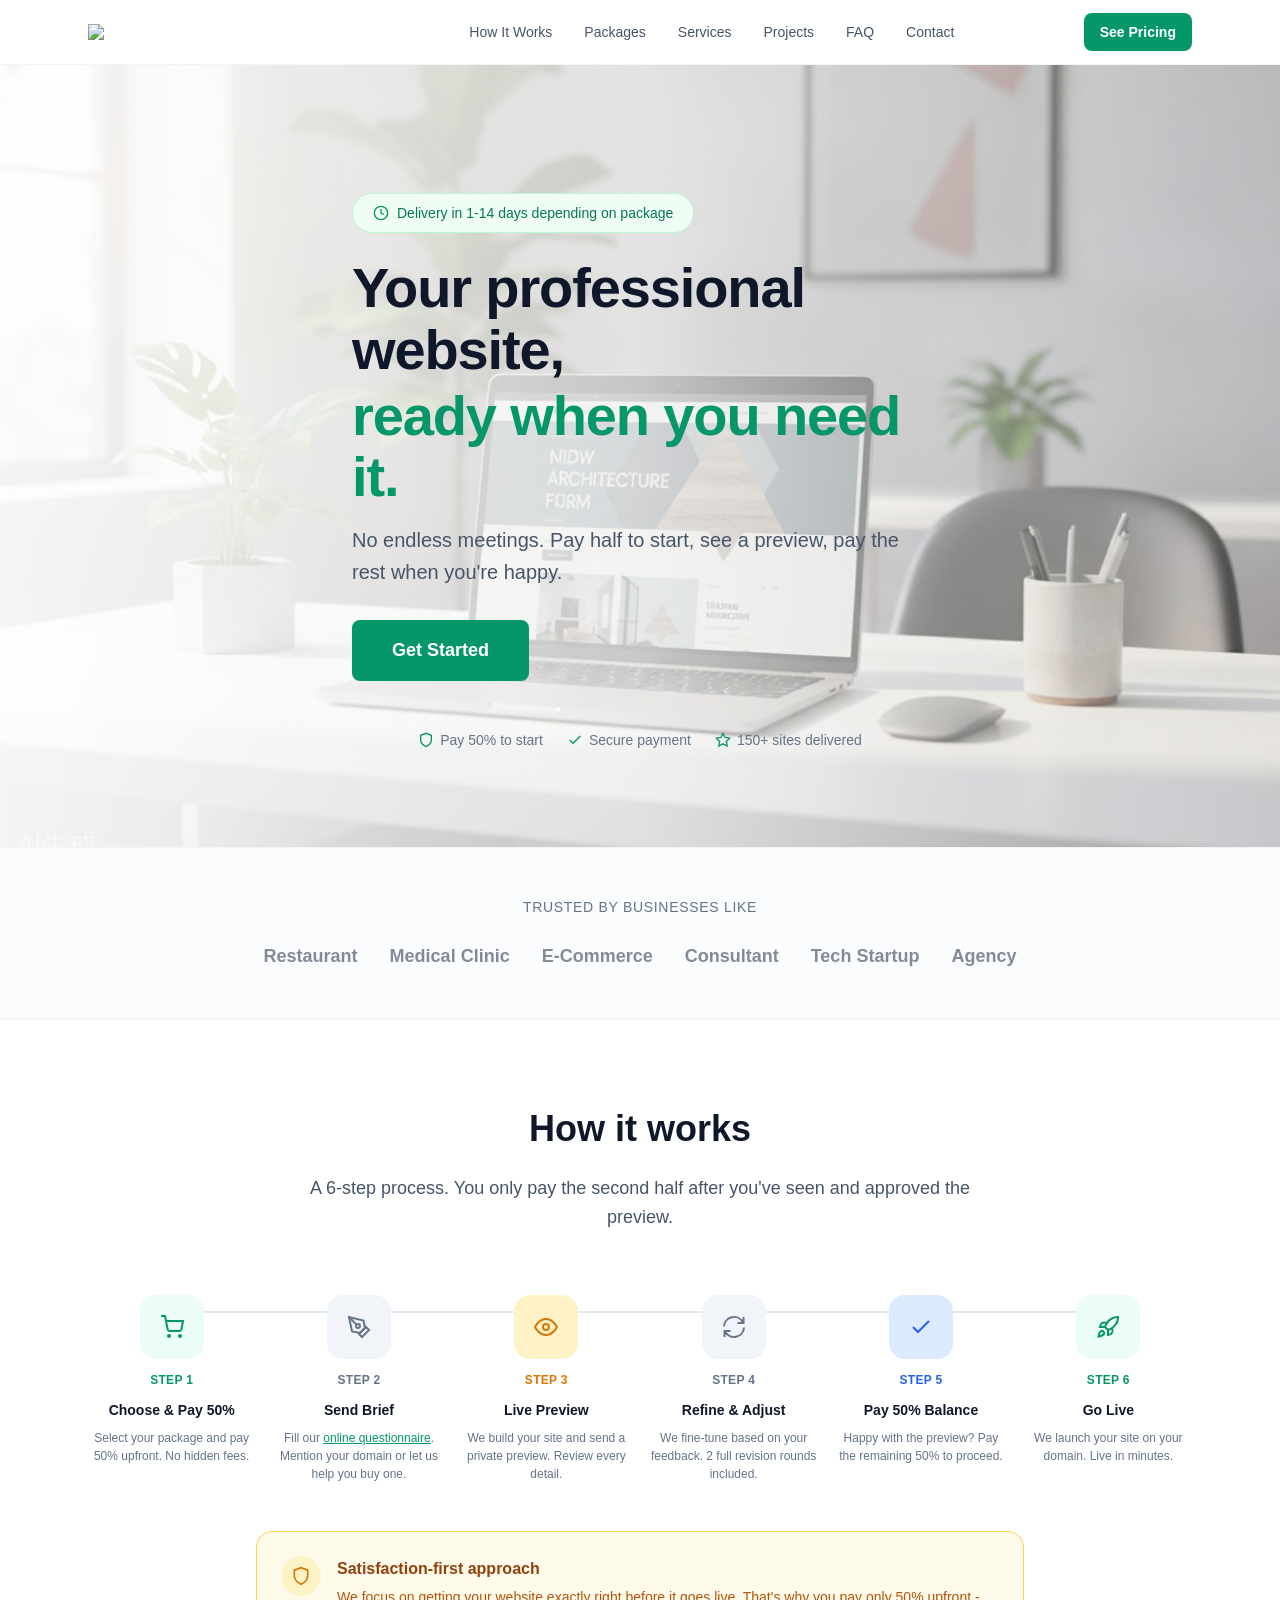
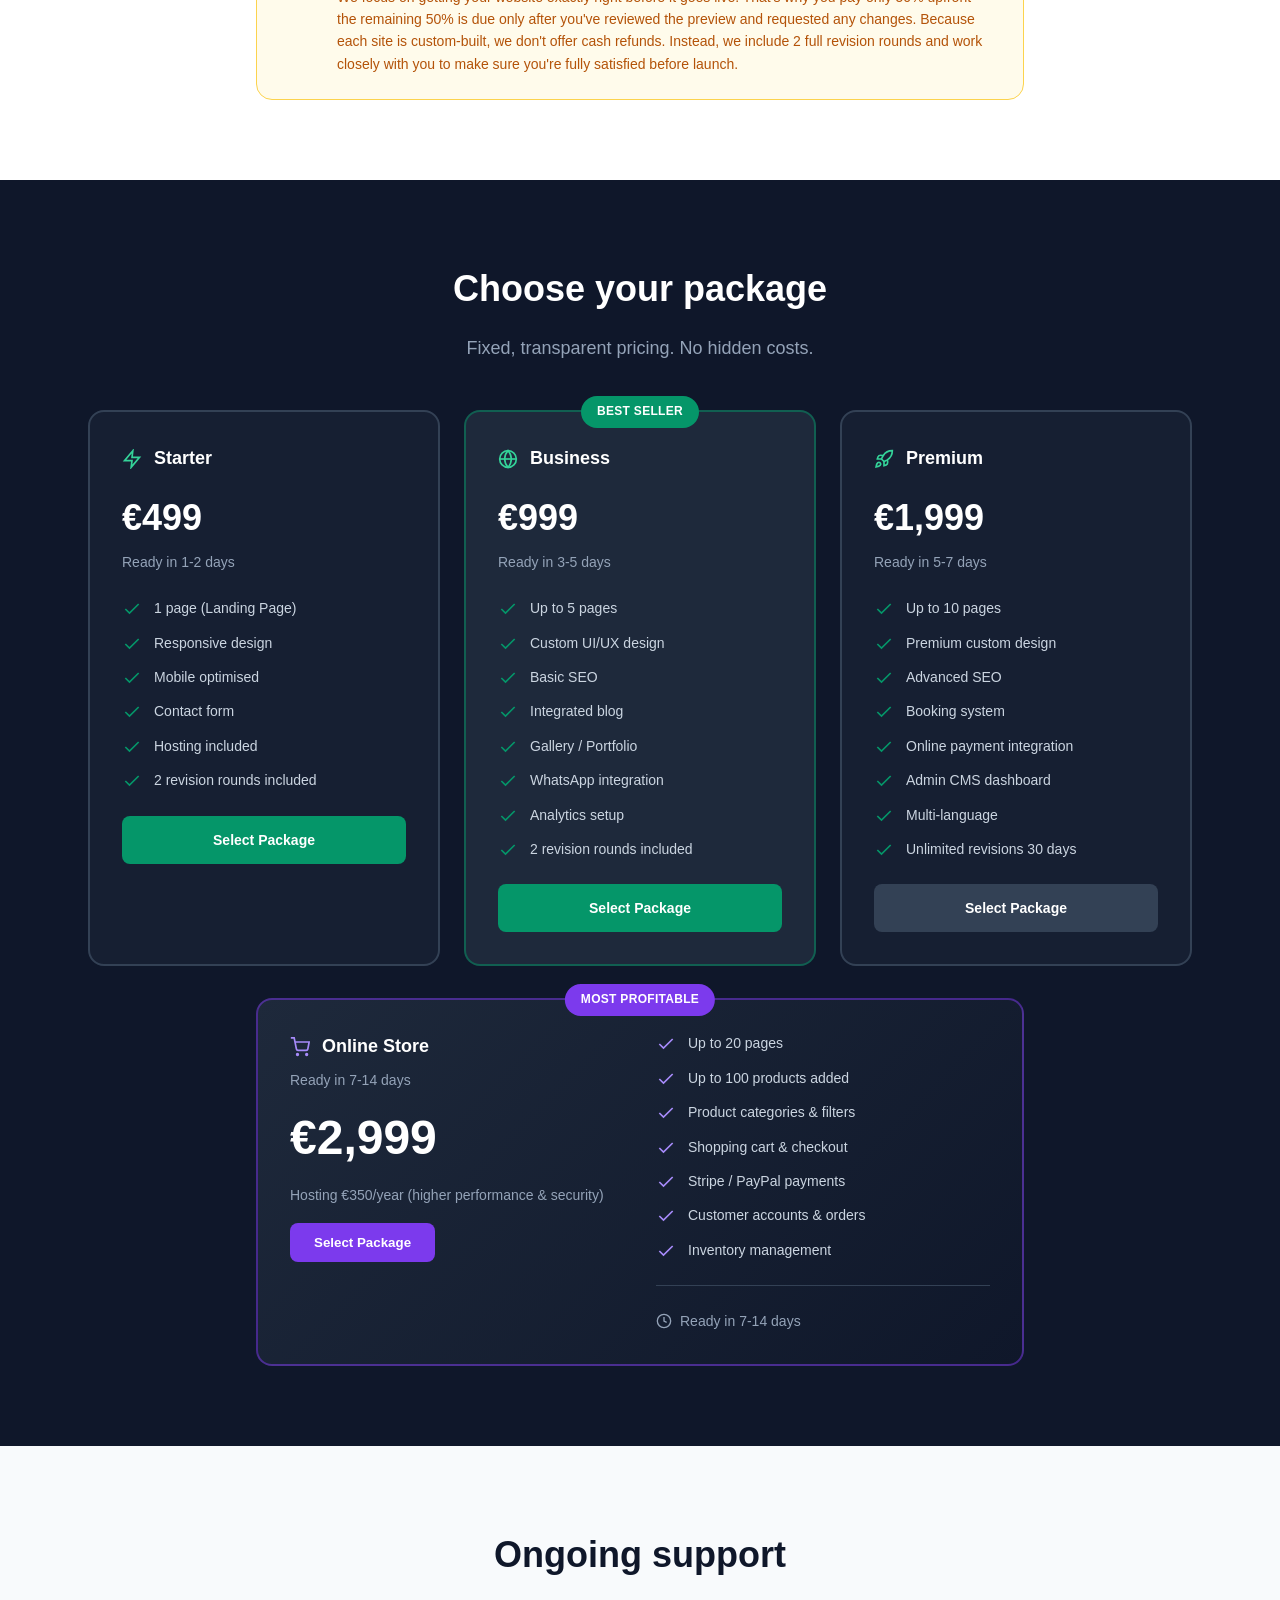
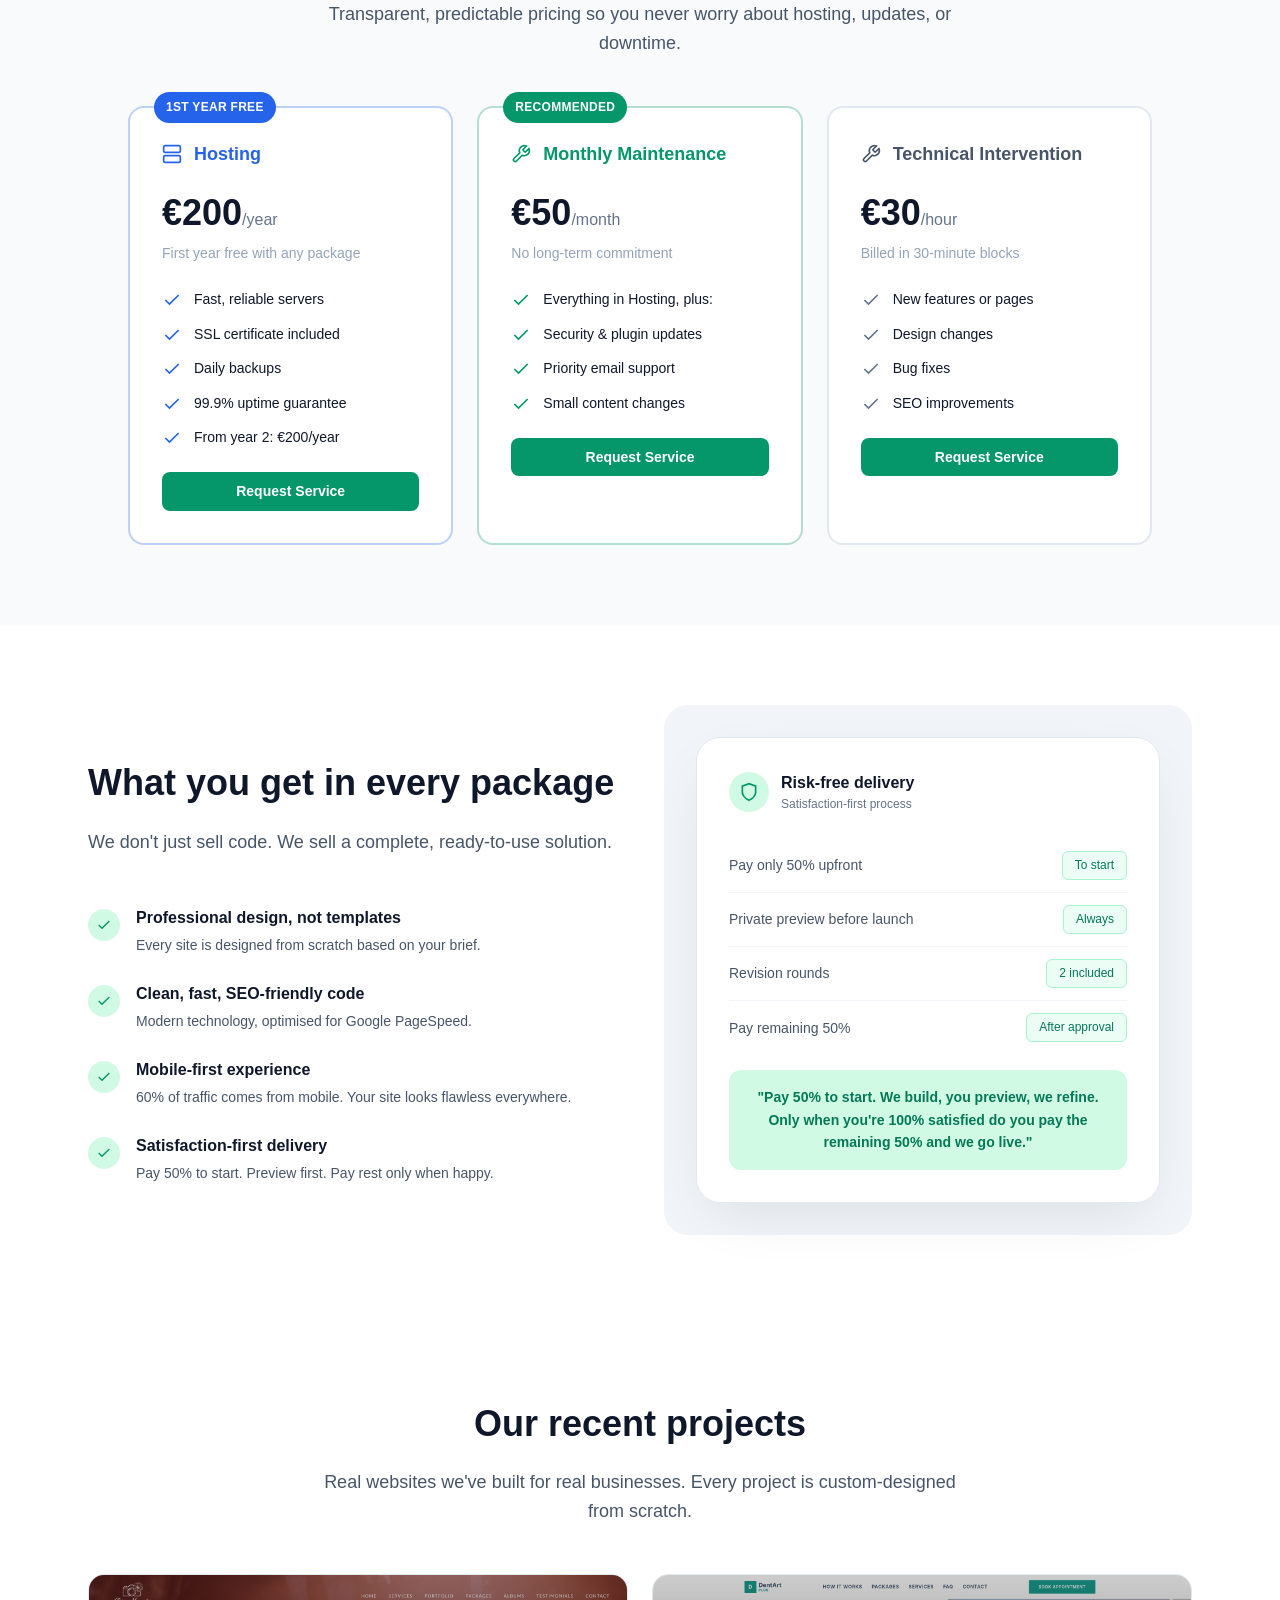
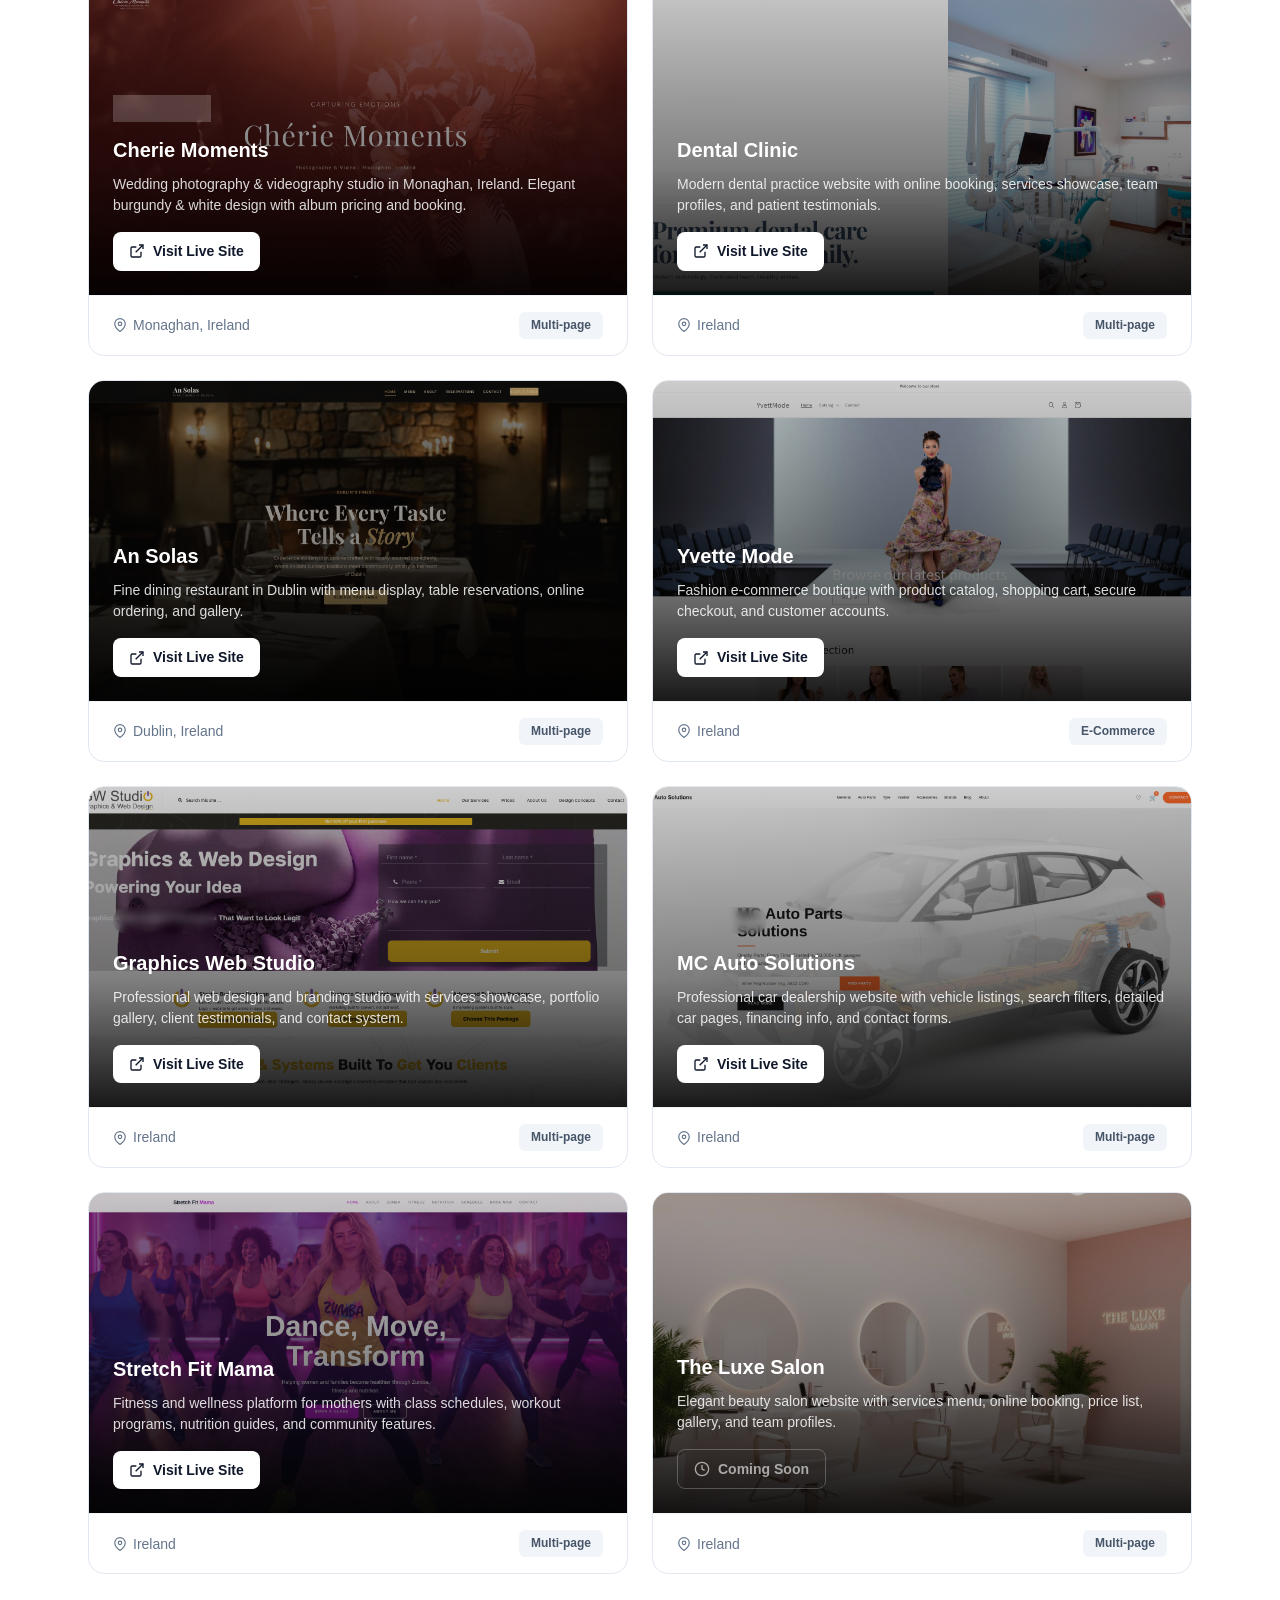
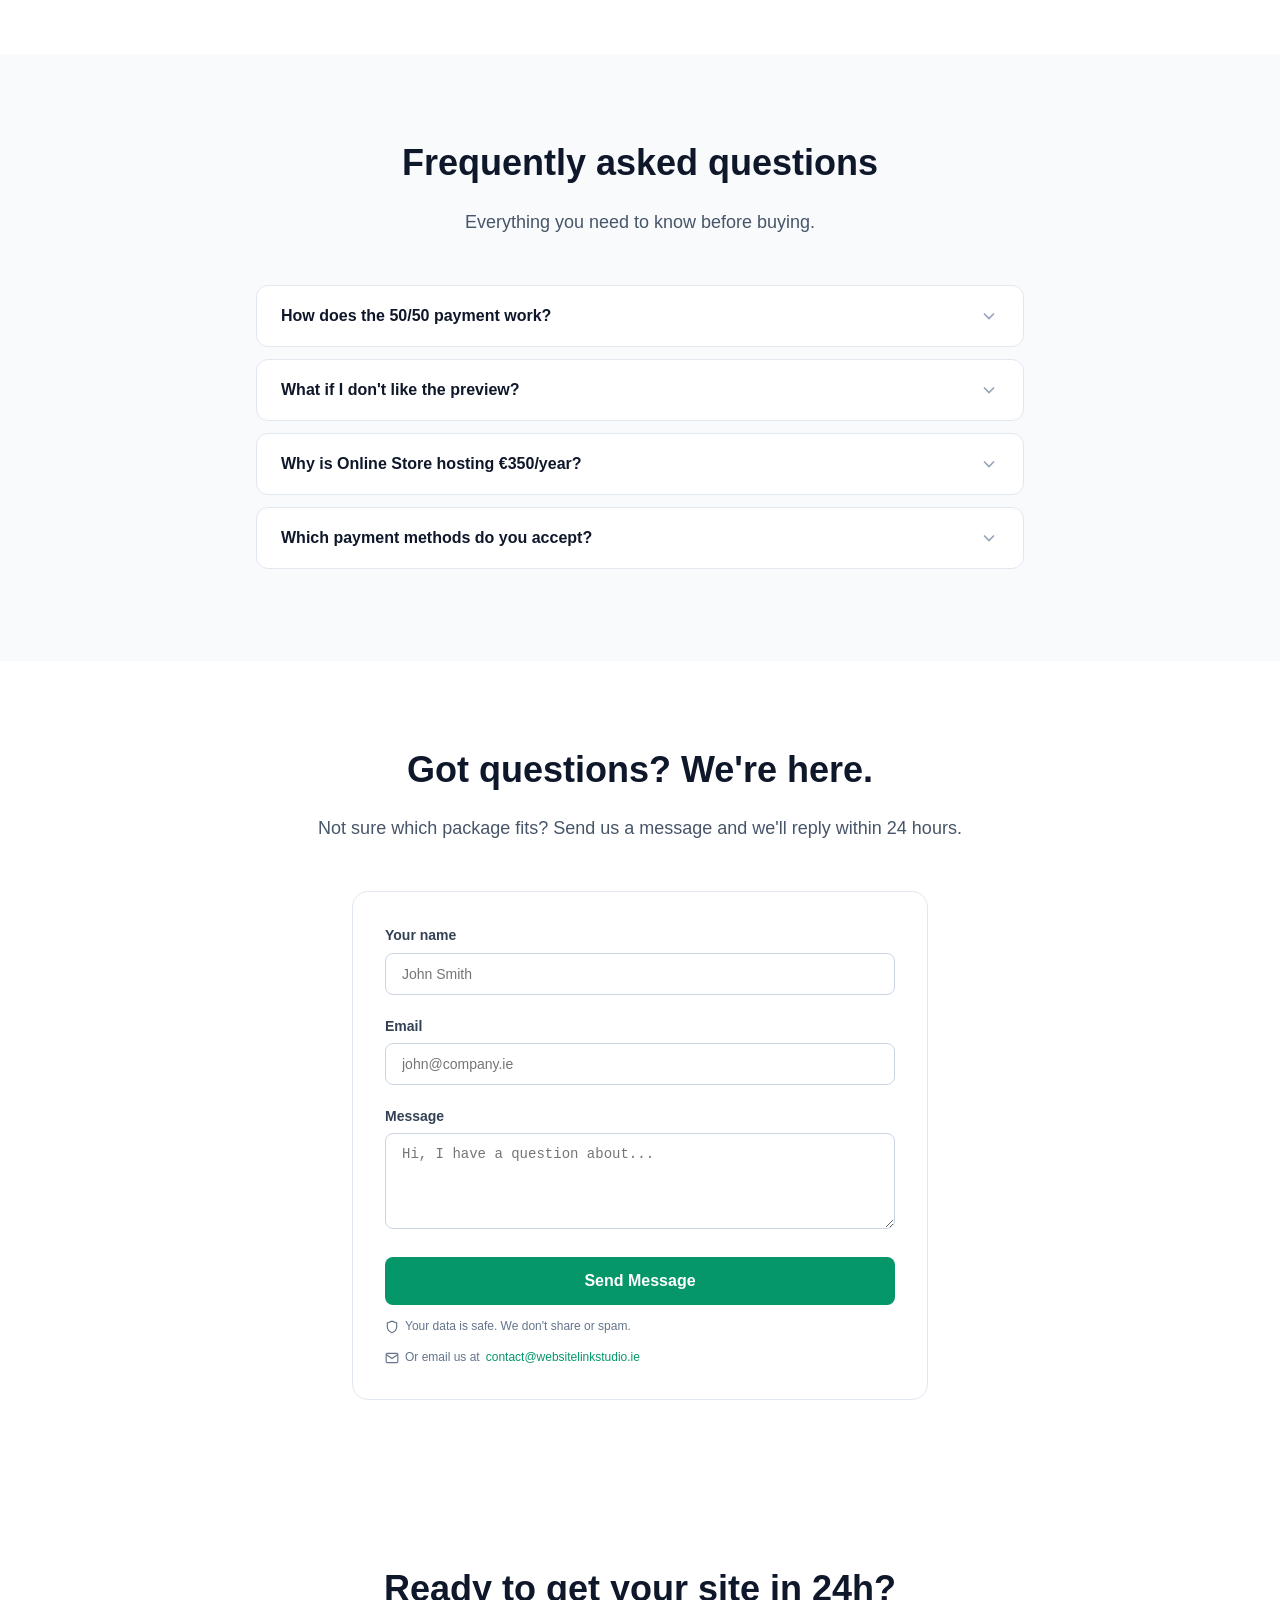
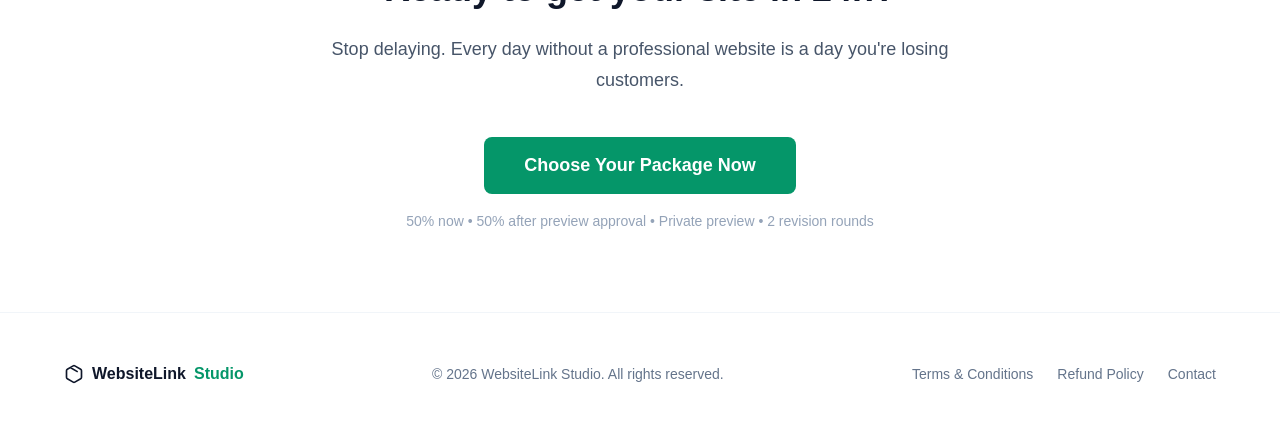
==== commit 340af2d4: "Update index.html logo2" ====
--- a/index.html
+++ b/index.html
@@ -10,7 +10,7 @@
 <nav class="navbar">
   <div class="container">
     <a href="index.html" class="logo">
-      <img src="Logo.png"  style="width:220px;height:auto;display:block;">
+      <img src="Logo2.png"  style="width:220px;height:auto;display:block;">
 
     <div class="nav-links">
       <a href="how.html">How It Works</a>
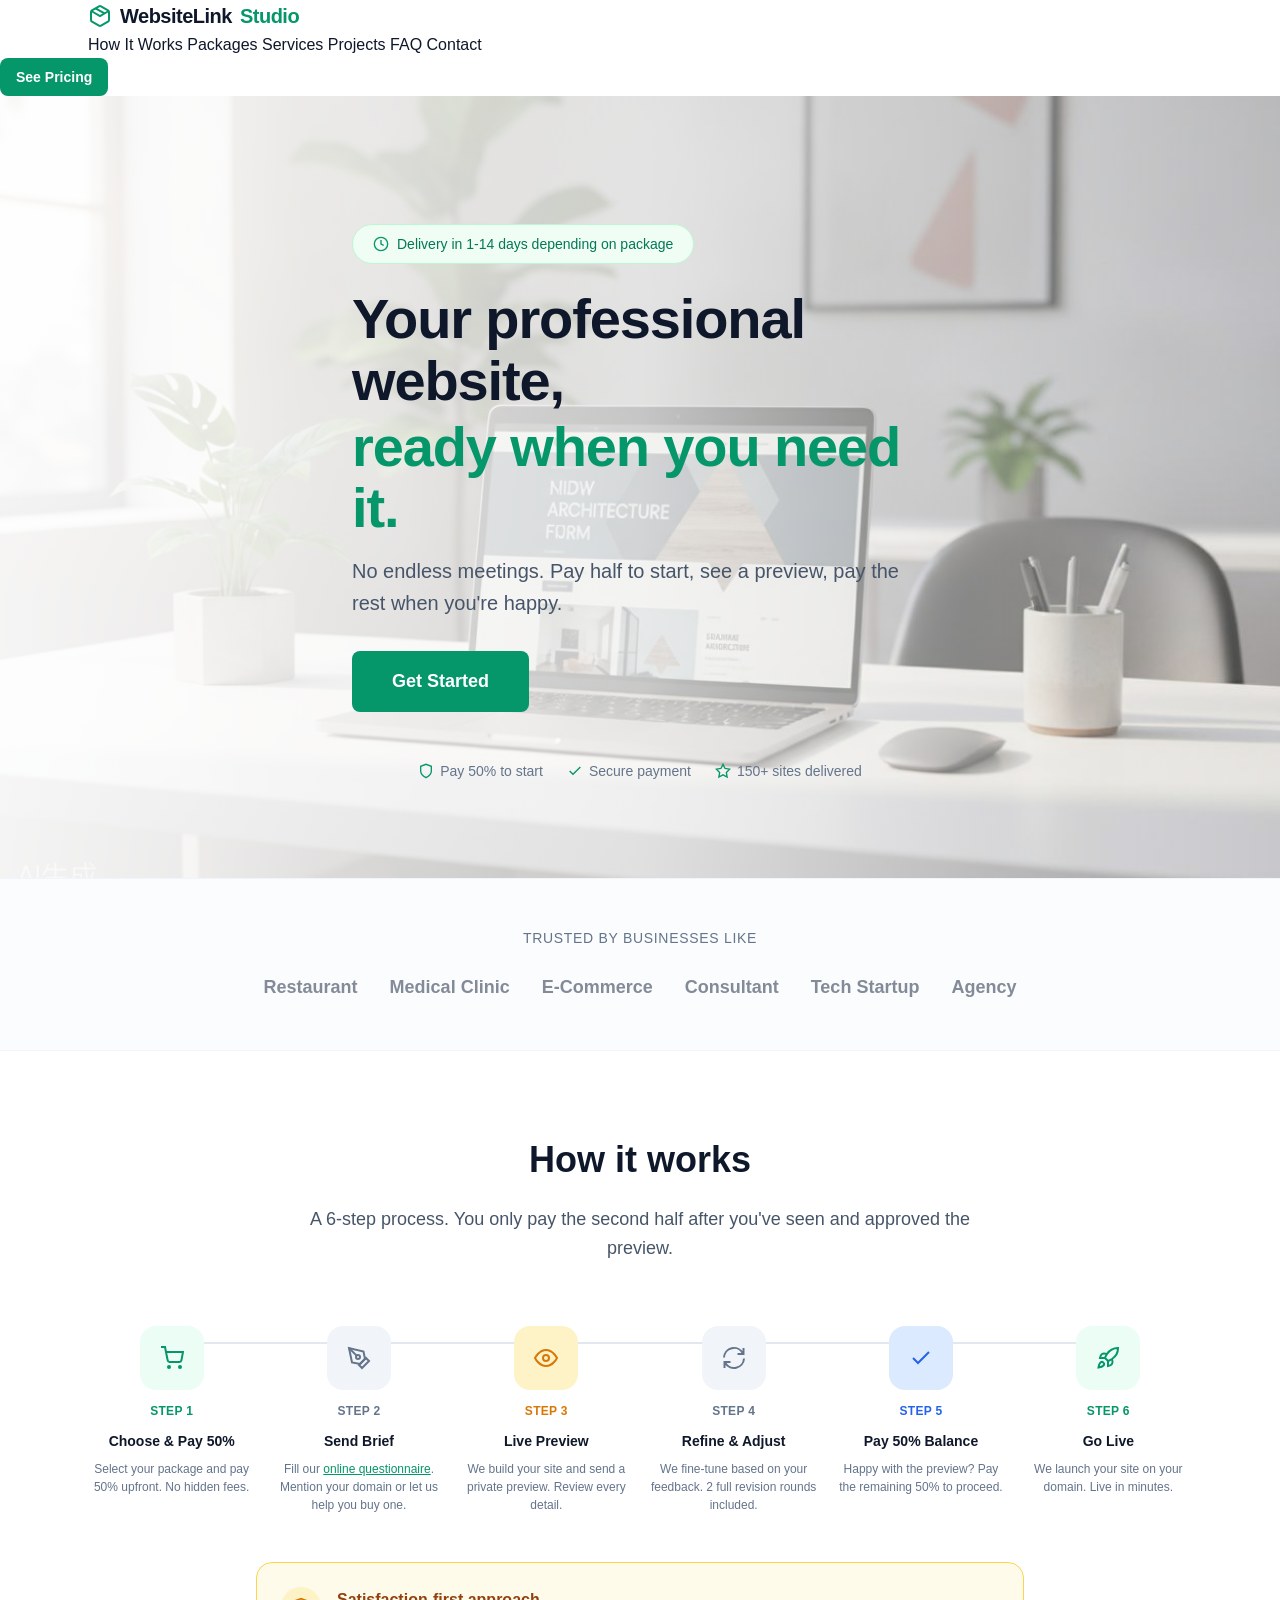
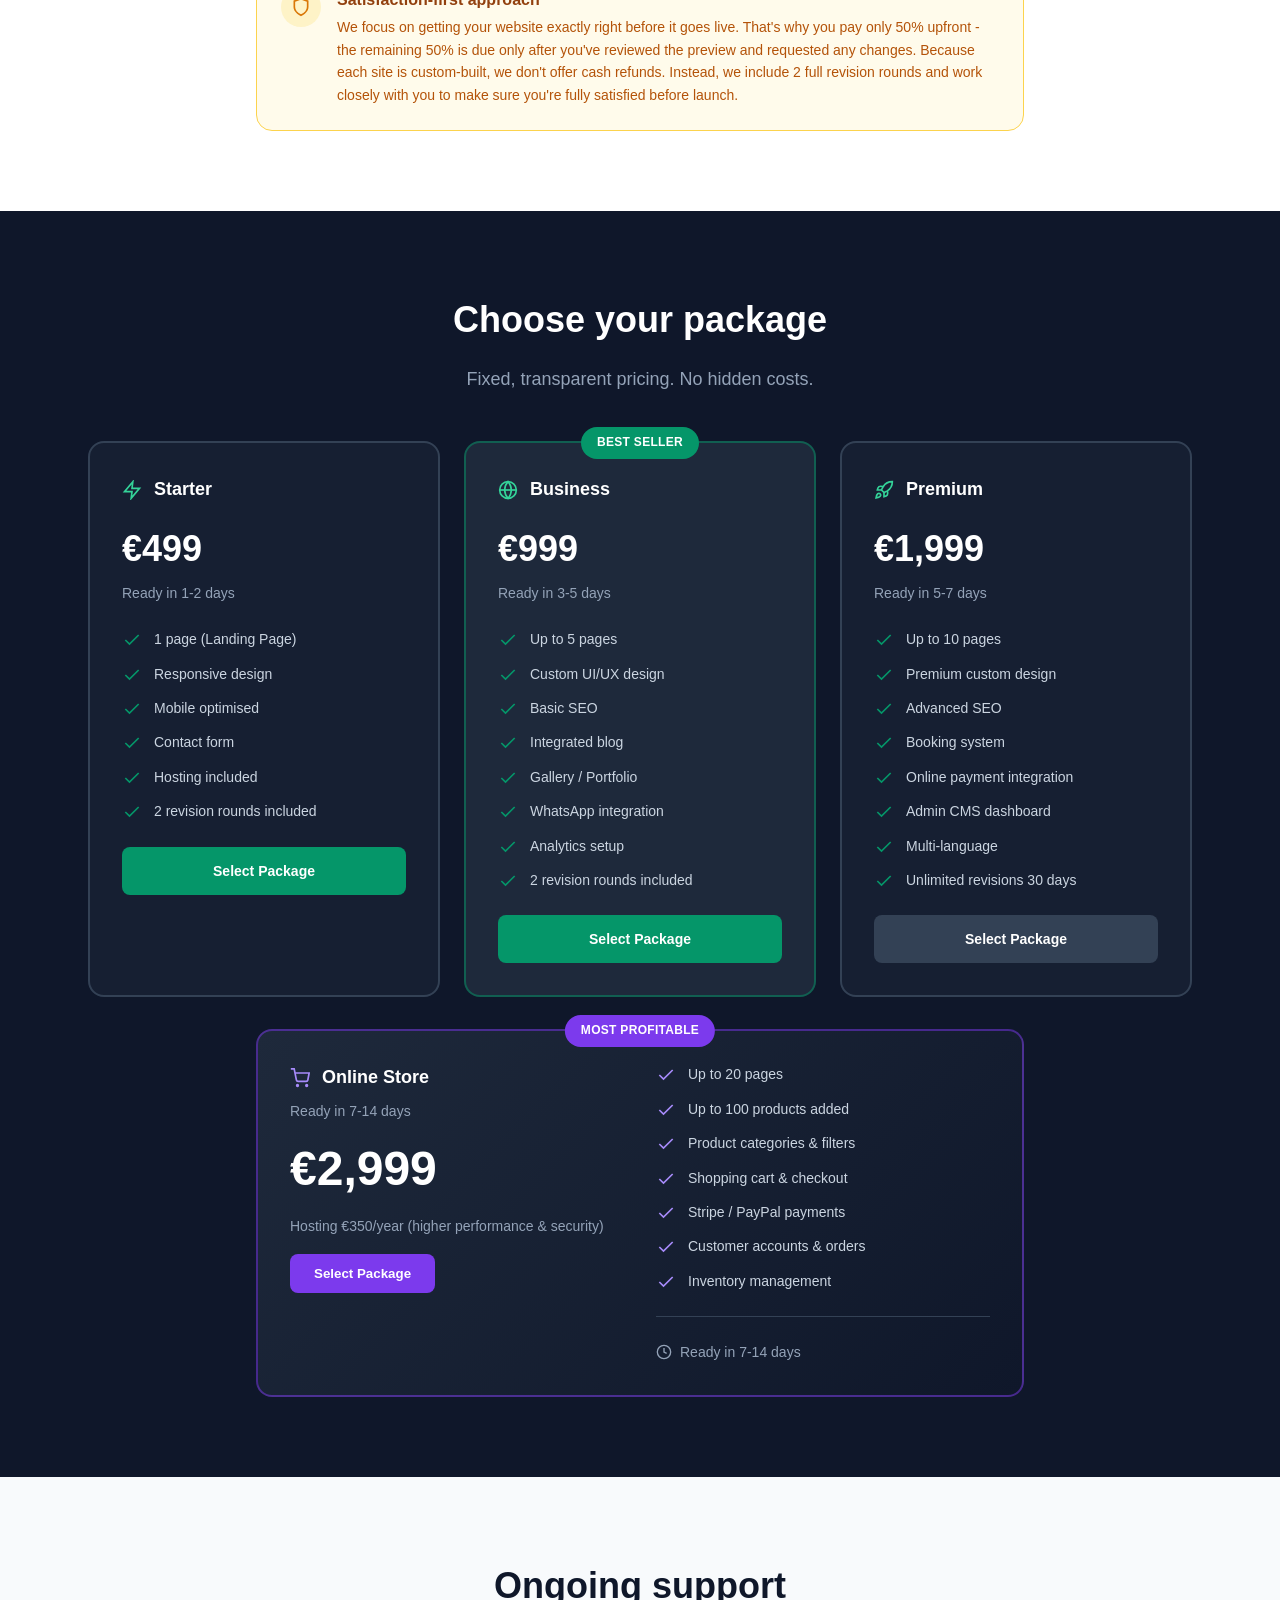
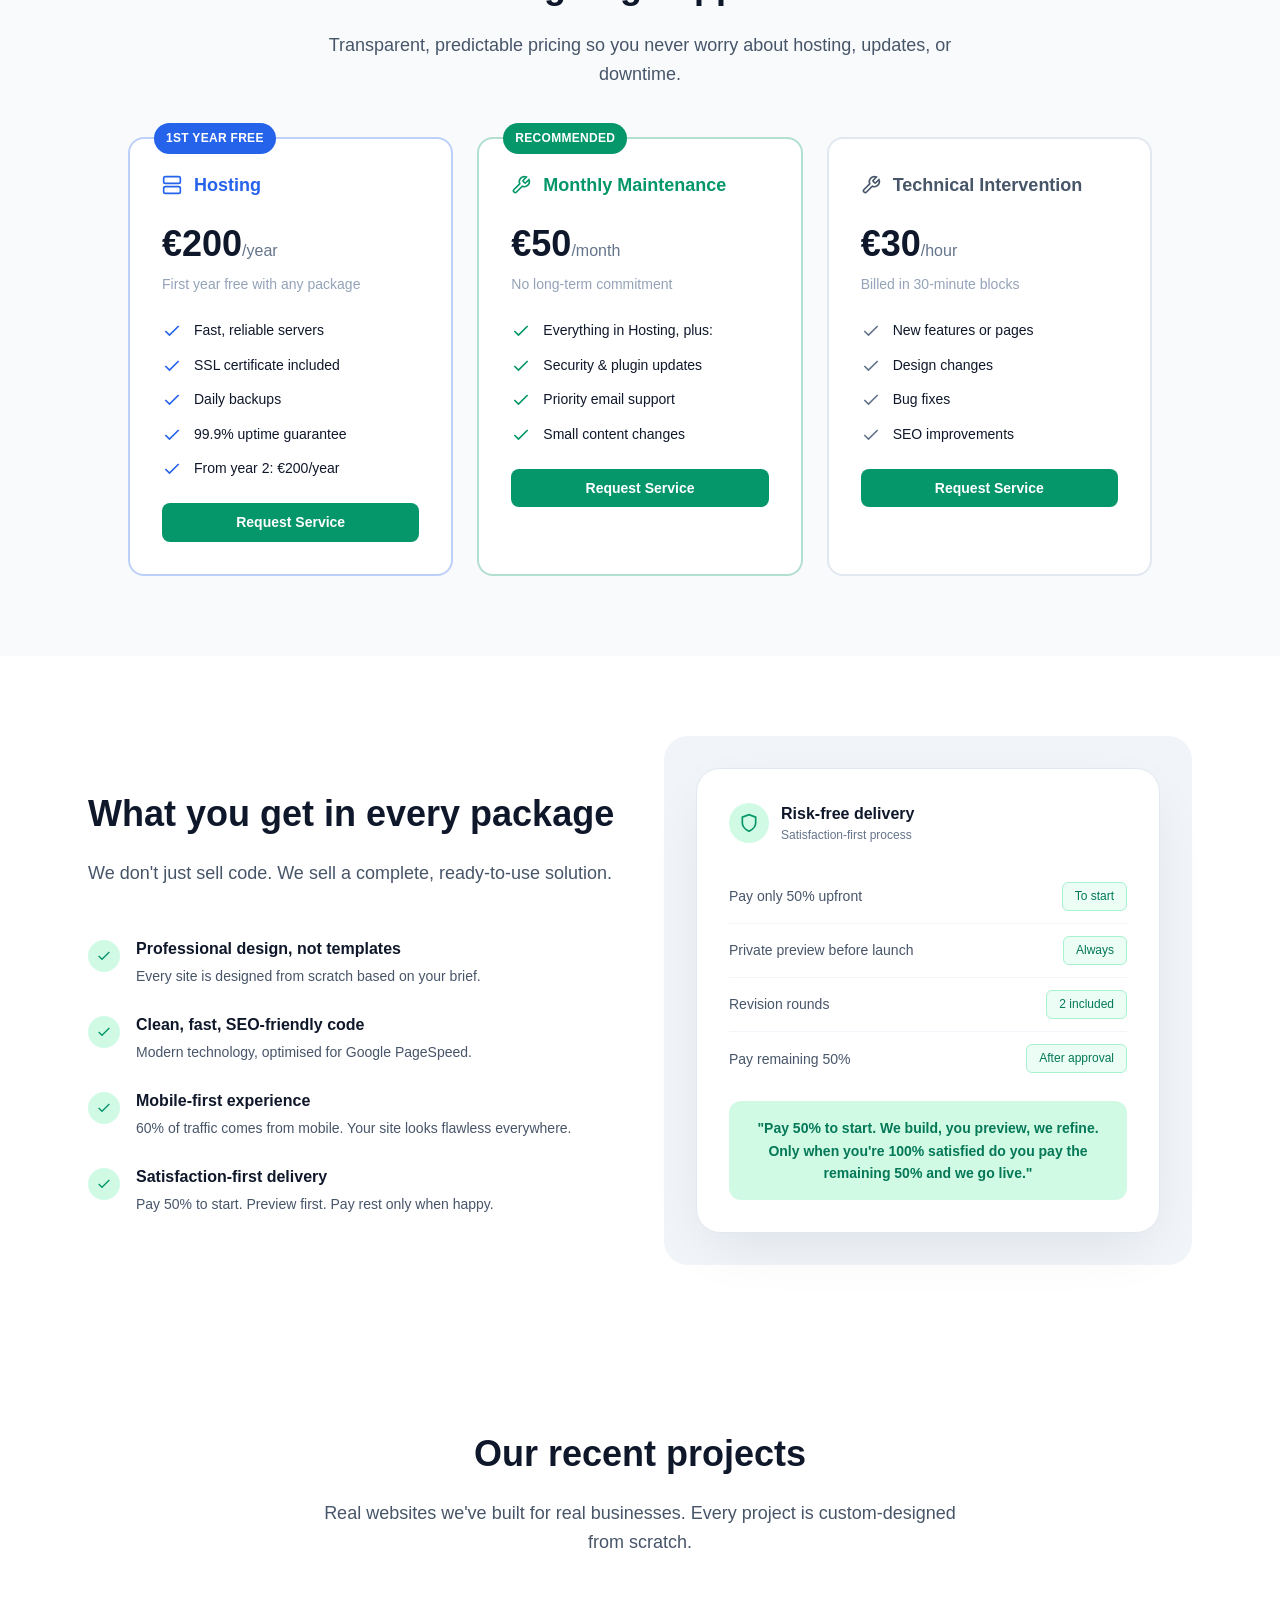
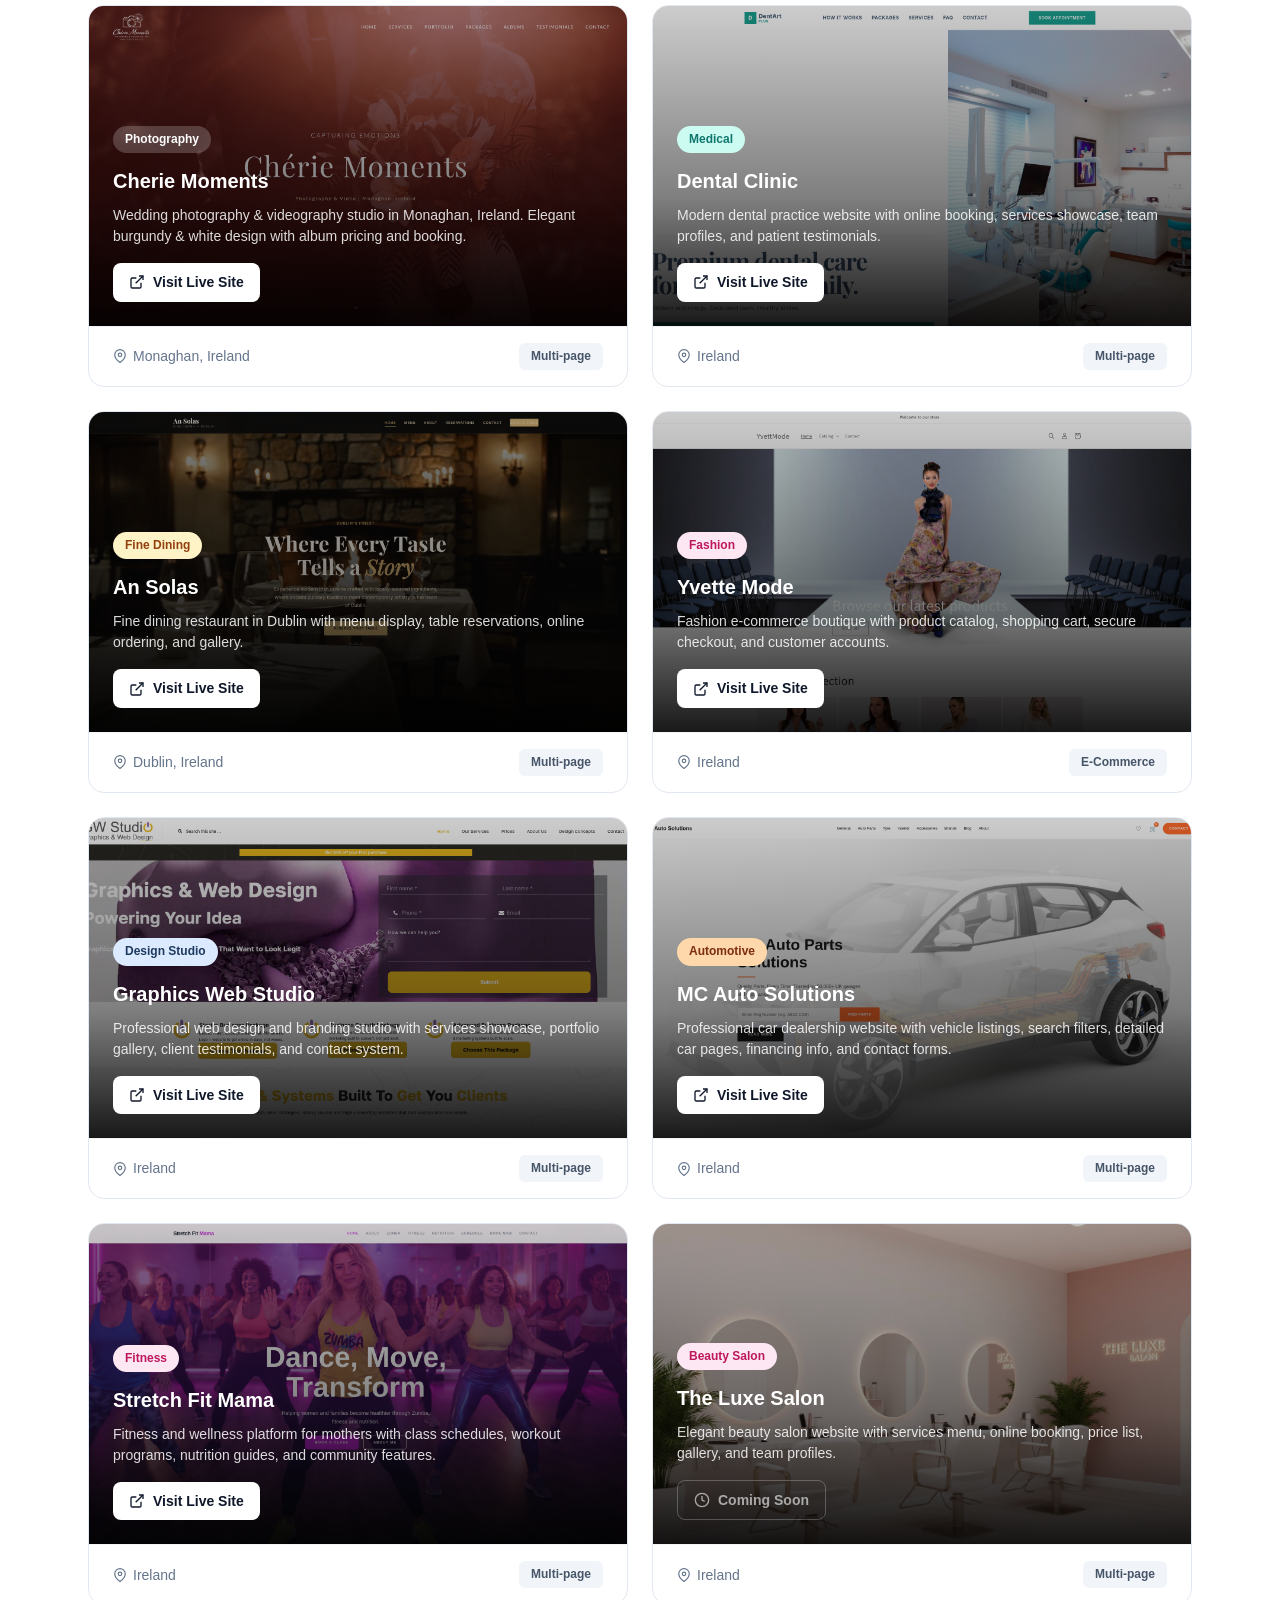
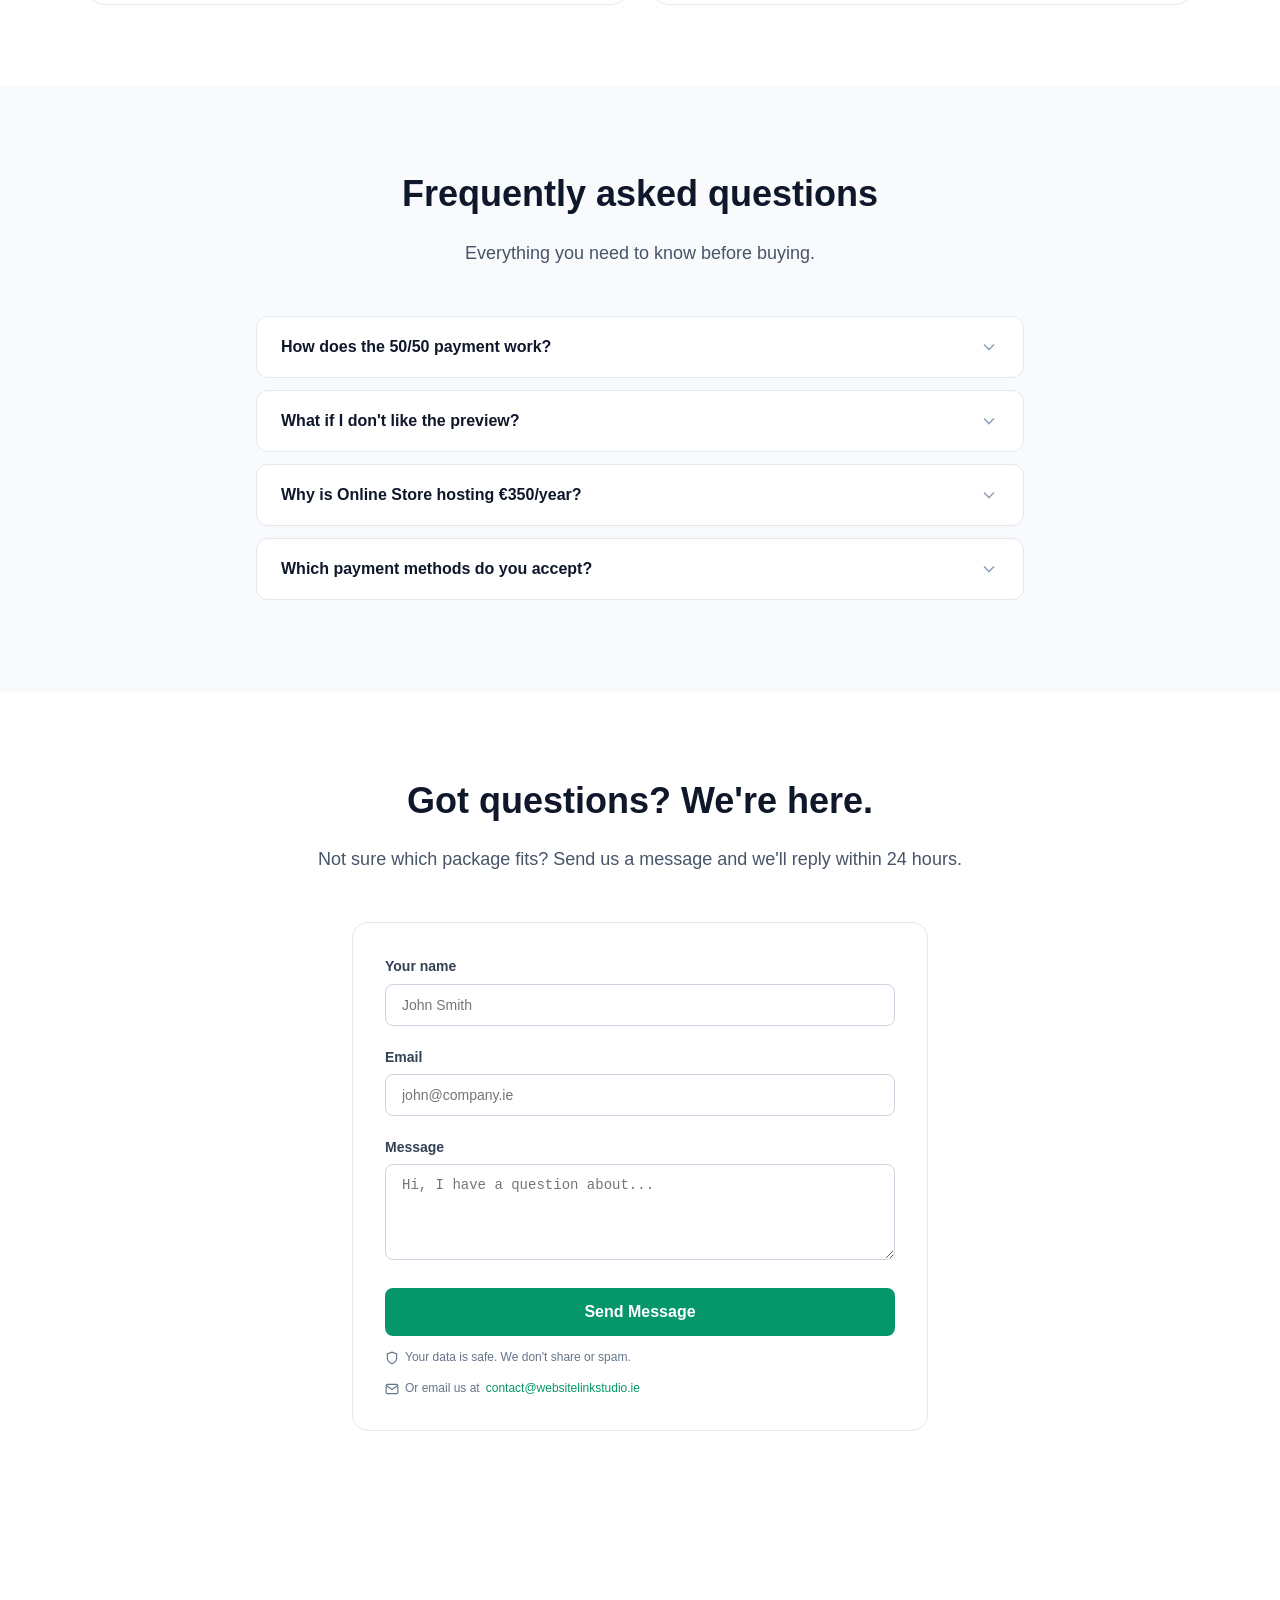
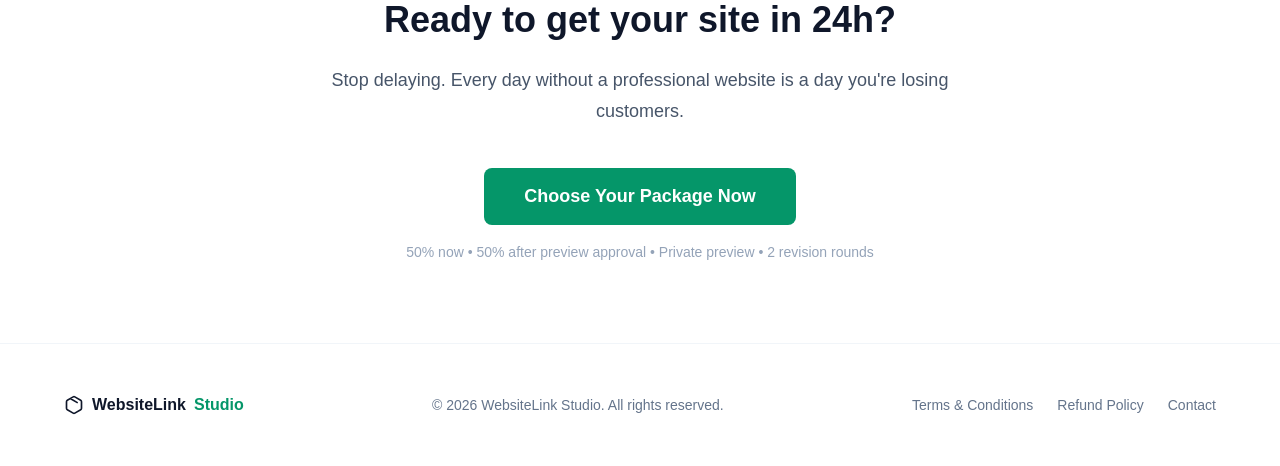
==== commit 8a12f612: "Update index.html logo" ====
--- a/index.html
+++ b/index.html
@@ -7,10 +7,11 @@
 <link rel="stylesheet" href="style.css">
 </head>
 <body>
-<nav class="navbar">
-  <div class="container">
+<div class="container">
     <a href="index.html" class="logo">
-      <img src="Logo2.png"  style="width:220px;height:auto;display:block;">
+      <svg viewBox="0 0 24 24" fill="none" stroke="currentColor" stroke-width="2"><path d="m7.5 4.27 9 5.15M21 8a2 2 0 0 0-1-1.73l-7-4a2 2 0 0 0-2 0l-7 4A2 2 0 0 0 3 8v8a2 2 0 0 0 1 1.73l7 4a2 2 0 0 0 2 0l7-4A2 2 0 0 0 21 16V8Z"/><path d="m3.3 7 8.7 5 8.7-5"/></svg>
+      <span>WebsiteLink</span><span>Studio</span>
+    </a
 
     <div class="nav-links">
       <a href="how.html">How It Works</a>
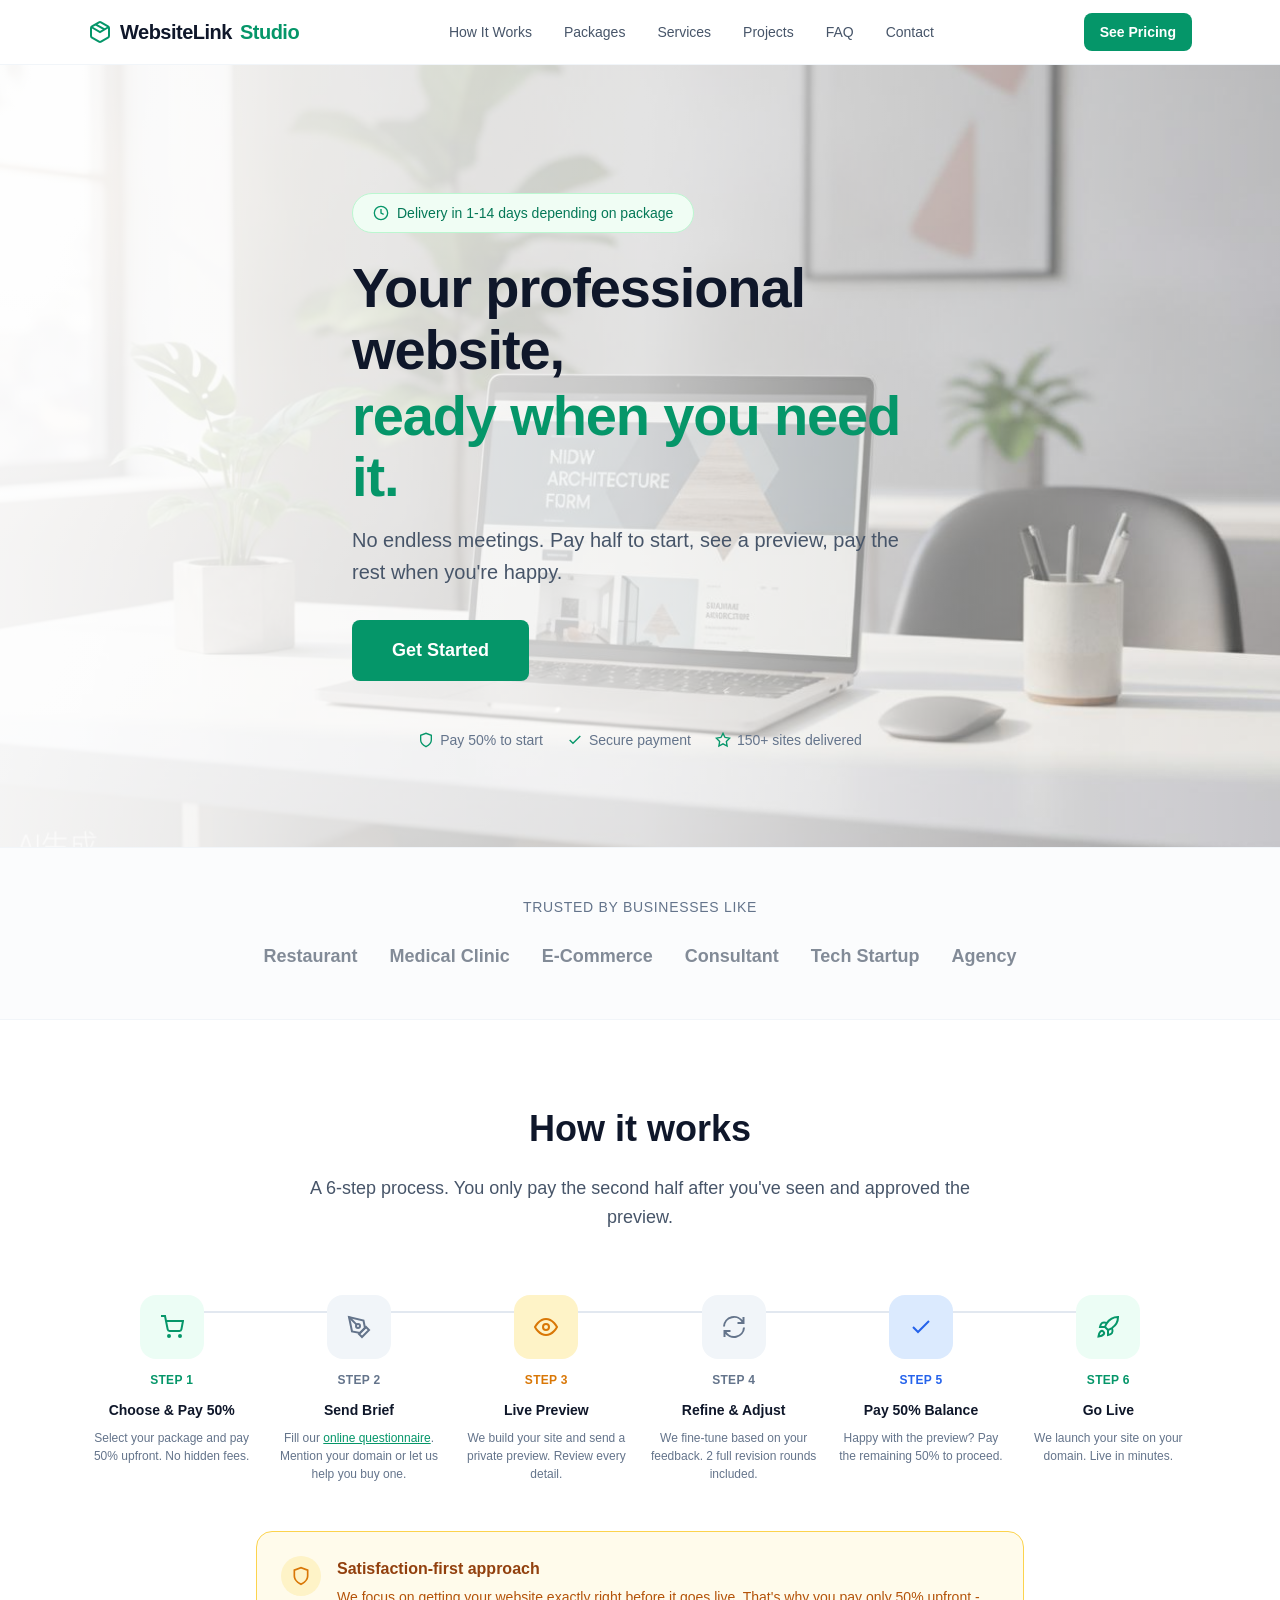
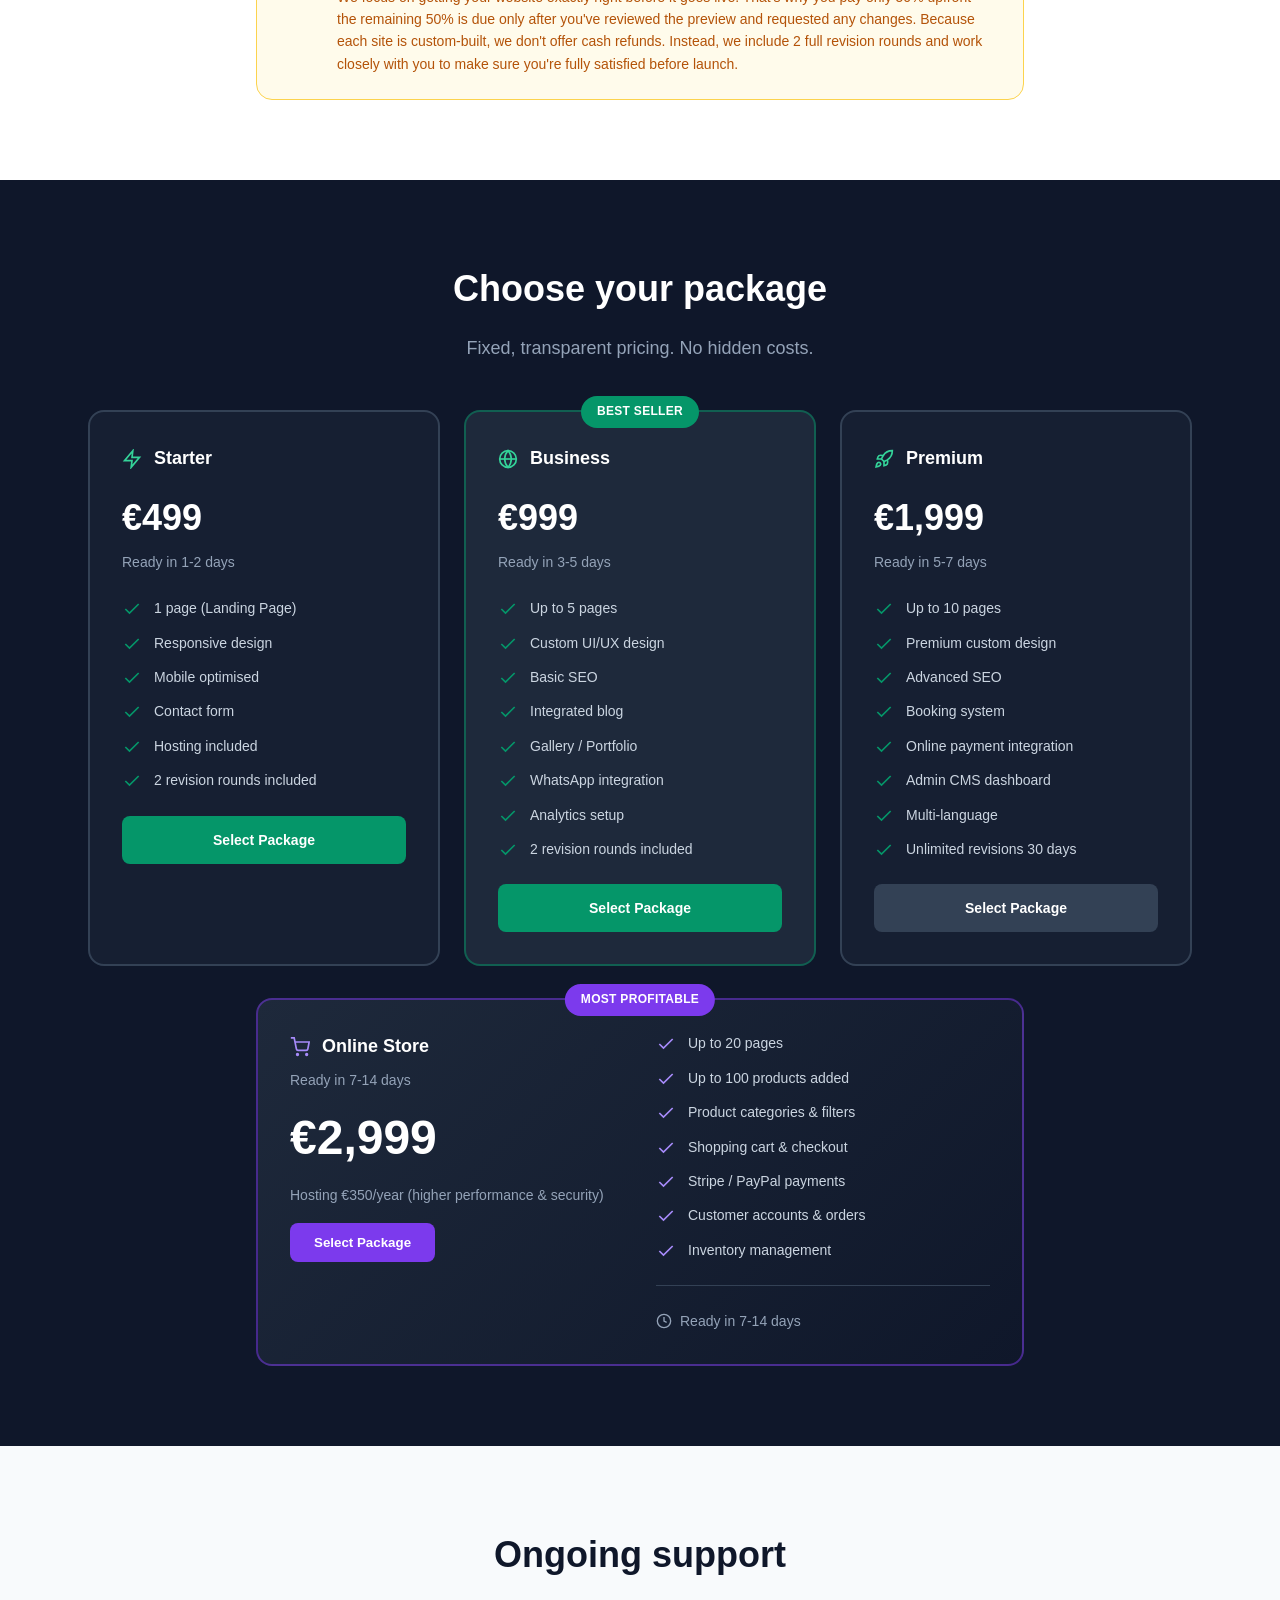
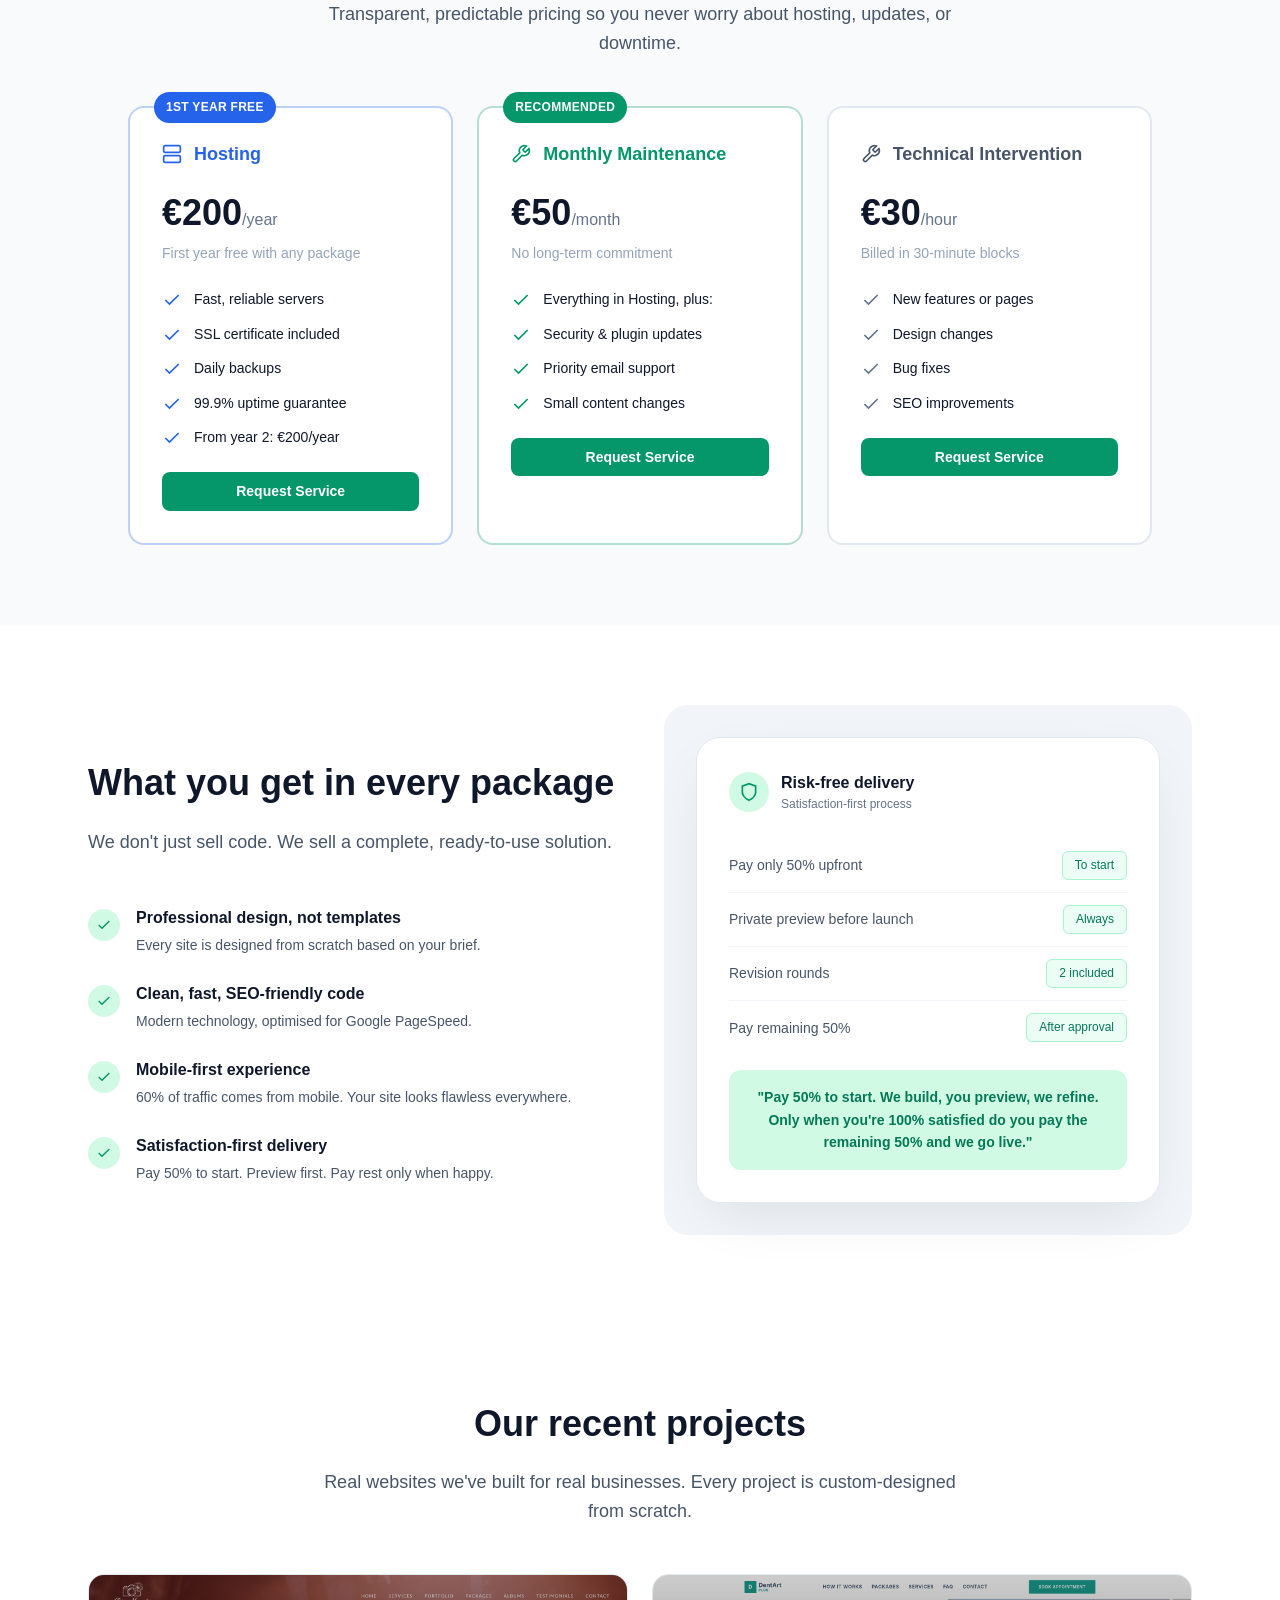
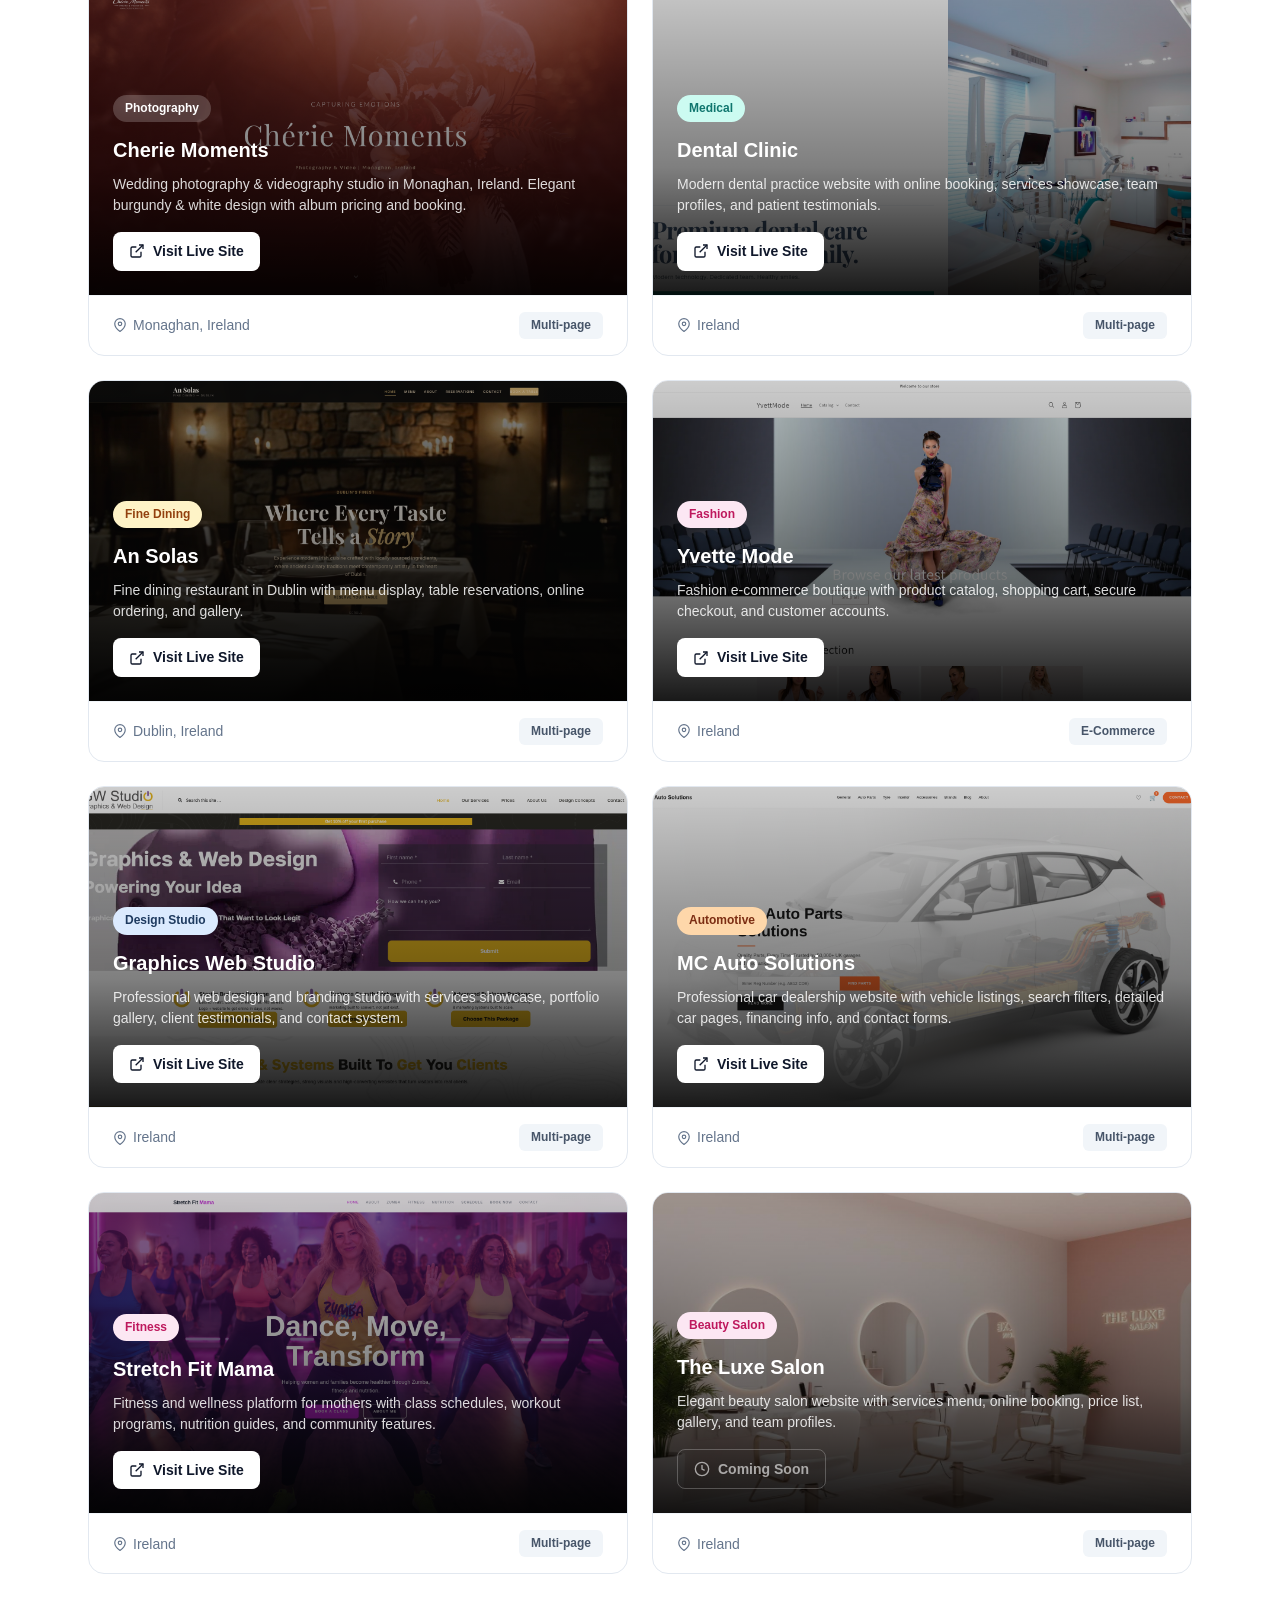
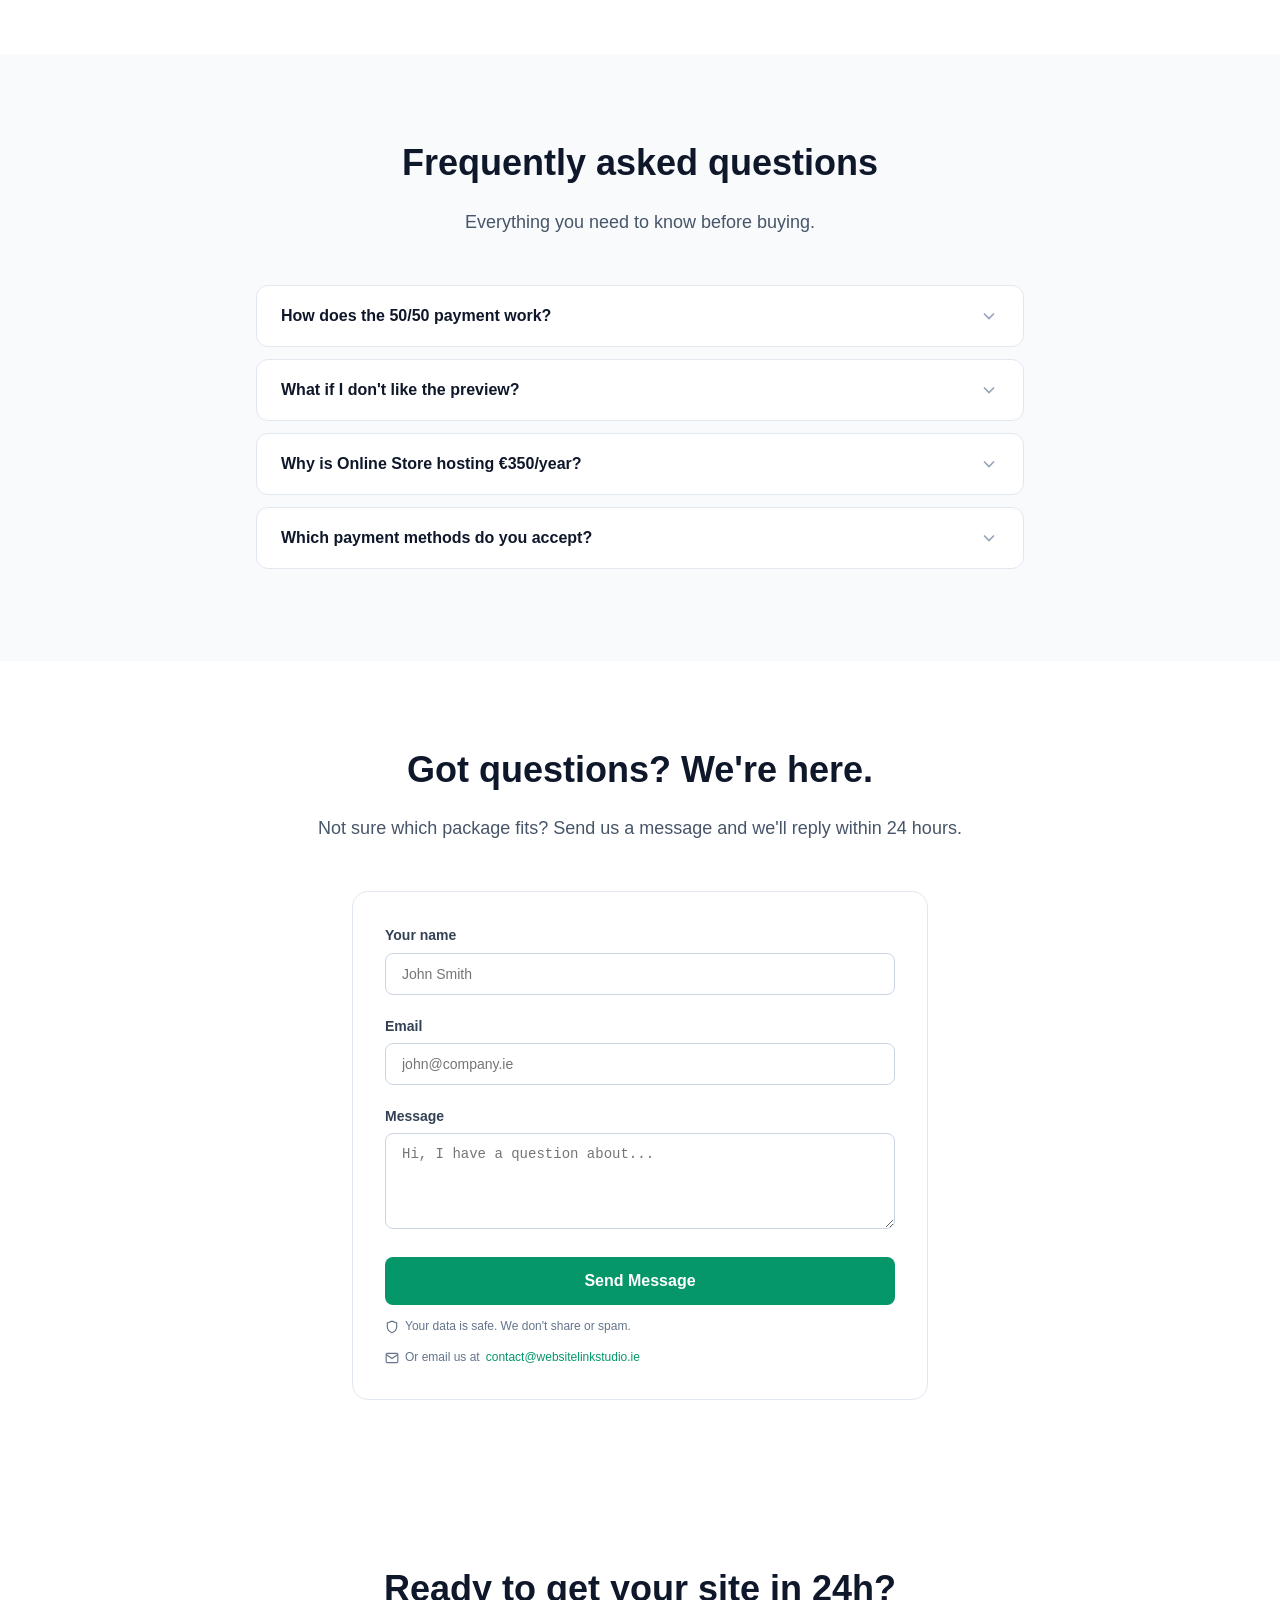
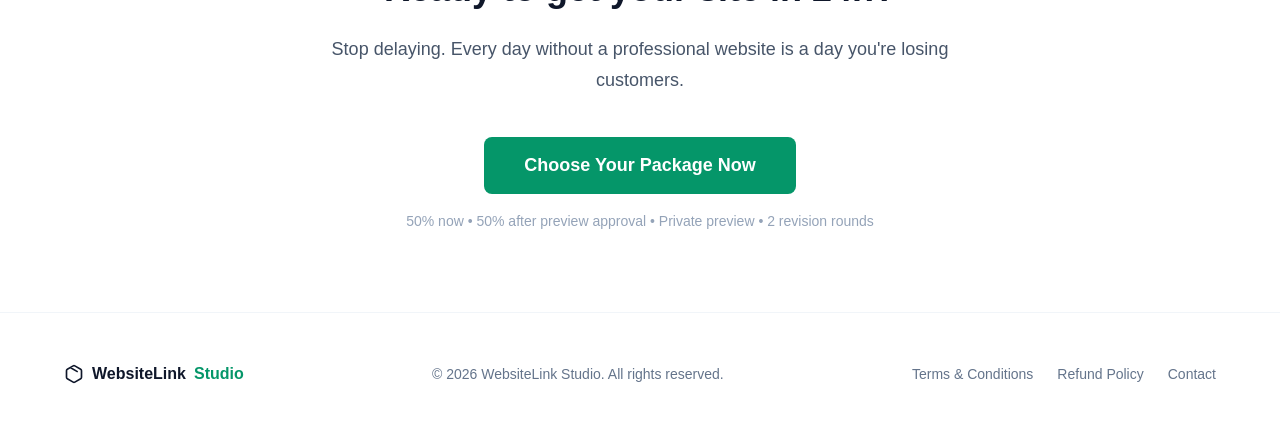
==== commit 2352a10c: "Update index.html logo" ====
--- a/index.html
+++ b/index.html
@@ -7,11 +7,12 @@
 <link rel="stylesheet" href="style.css">
 </head>
 <body>
-<div class="container">
+    <nav class="navbar">
+  <div class="container">
     <a href="index.html" class="logo">
       <svg viewBox="0 0 24 24" fill="none" stroke="currentColor" stroke-width="2"><path d="m7.5 4.27 9 5.15M21 8a2 2 0 0 0-1-1.73l-7-4a2 2 0 0 0-2 0l-7 4A2 2 0 0 0 3 8v8a2 2 0 0 0 1 1.73l7 4a2 2 0 0 0 2 0l7-4A2 2 0 0 0 21 16V8Z"/><path d="m3.3 7 8.7 5 8.7-5"/></svg>
       <span>WebsiteLink</span><span>Studio</span>
-    </a
+    </a>
 
     <div class="nav-links">
       <a href="how.html">How It Works</a>
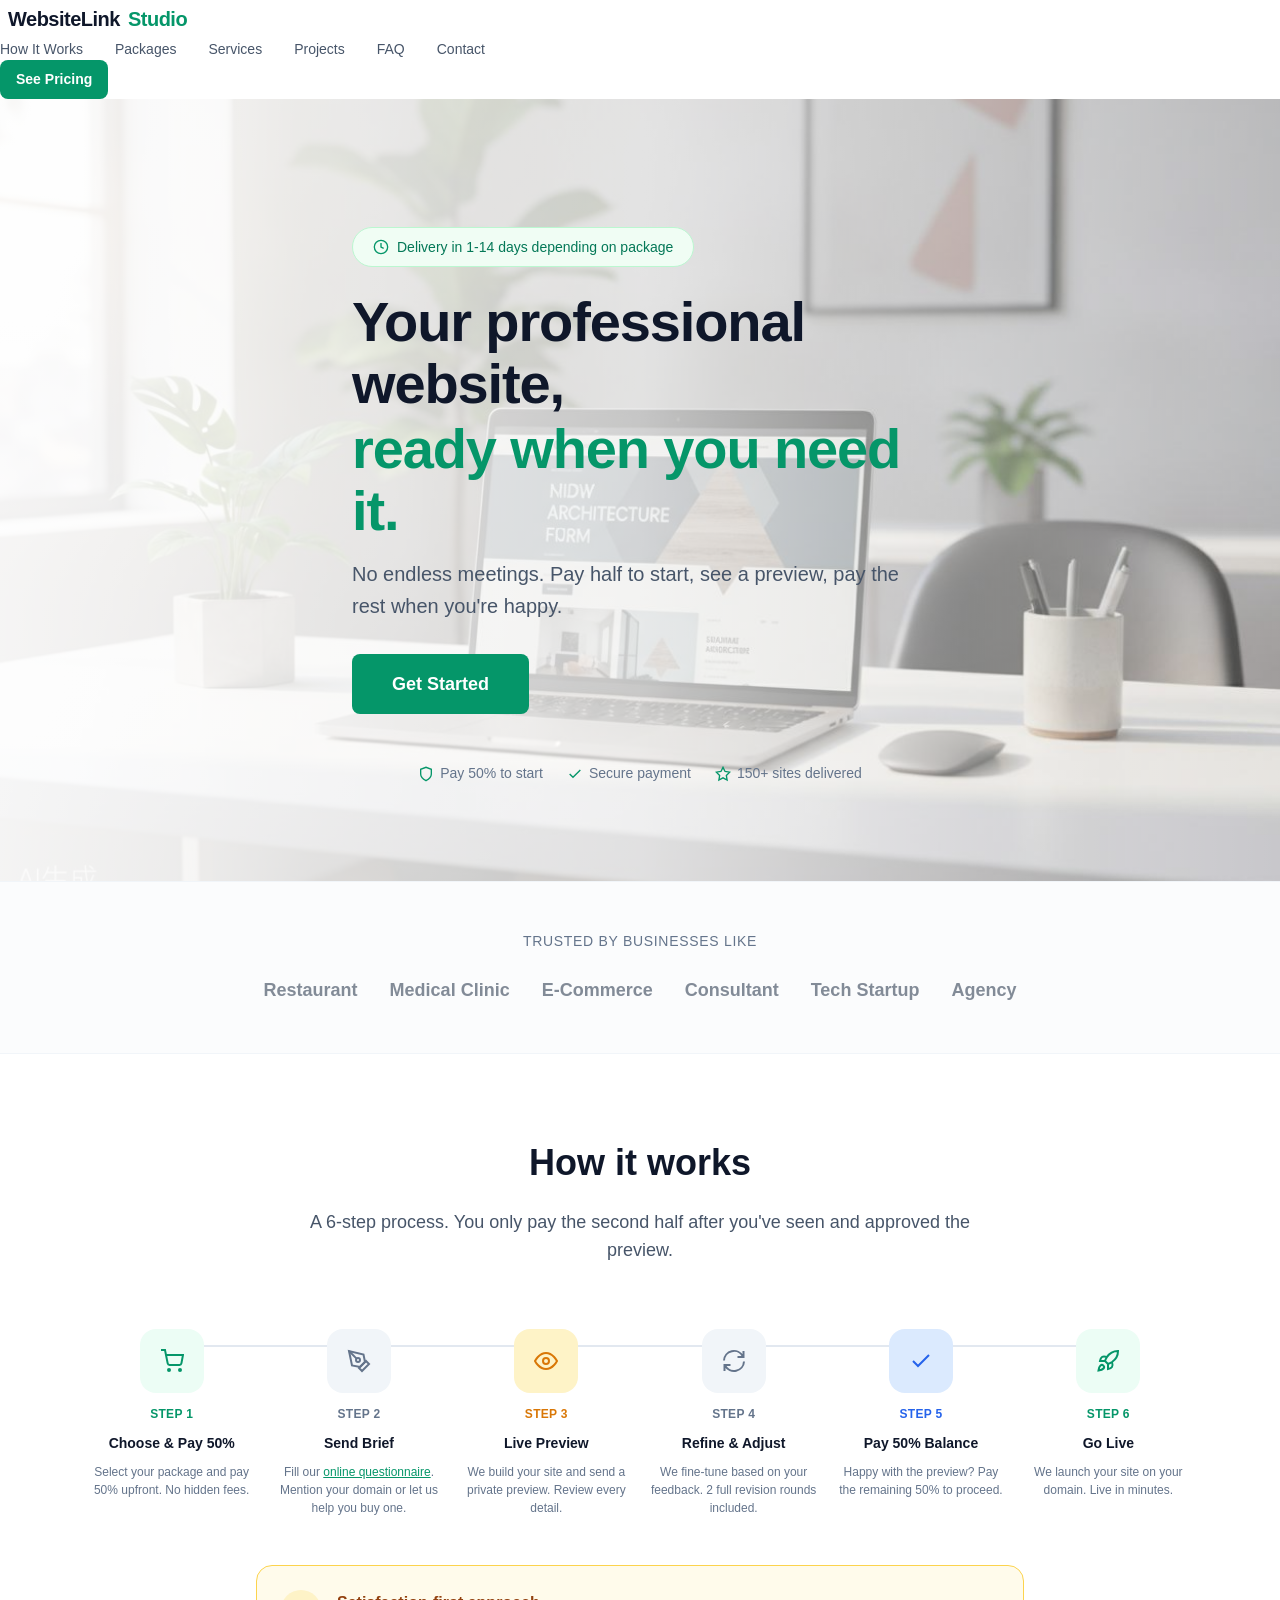
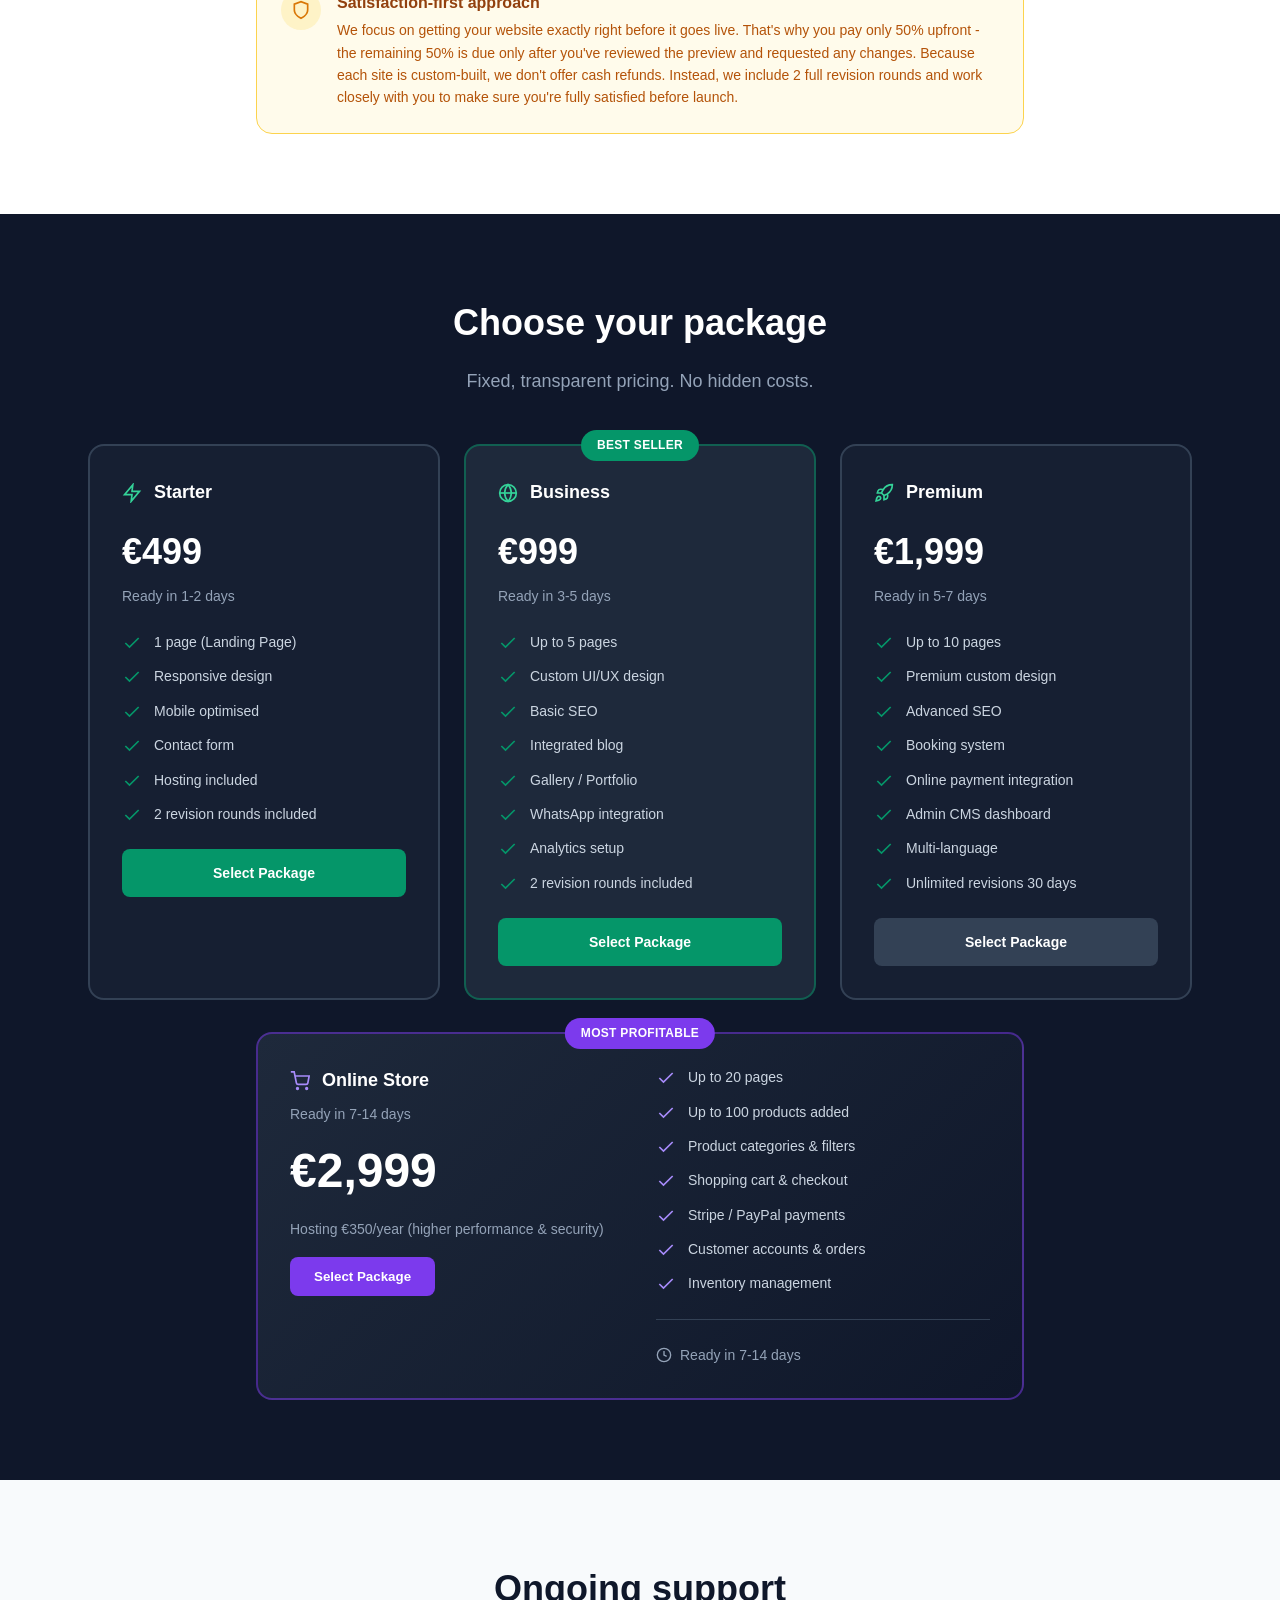
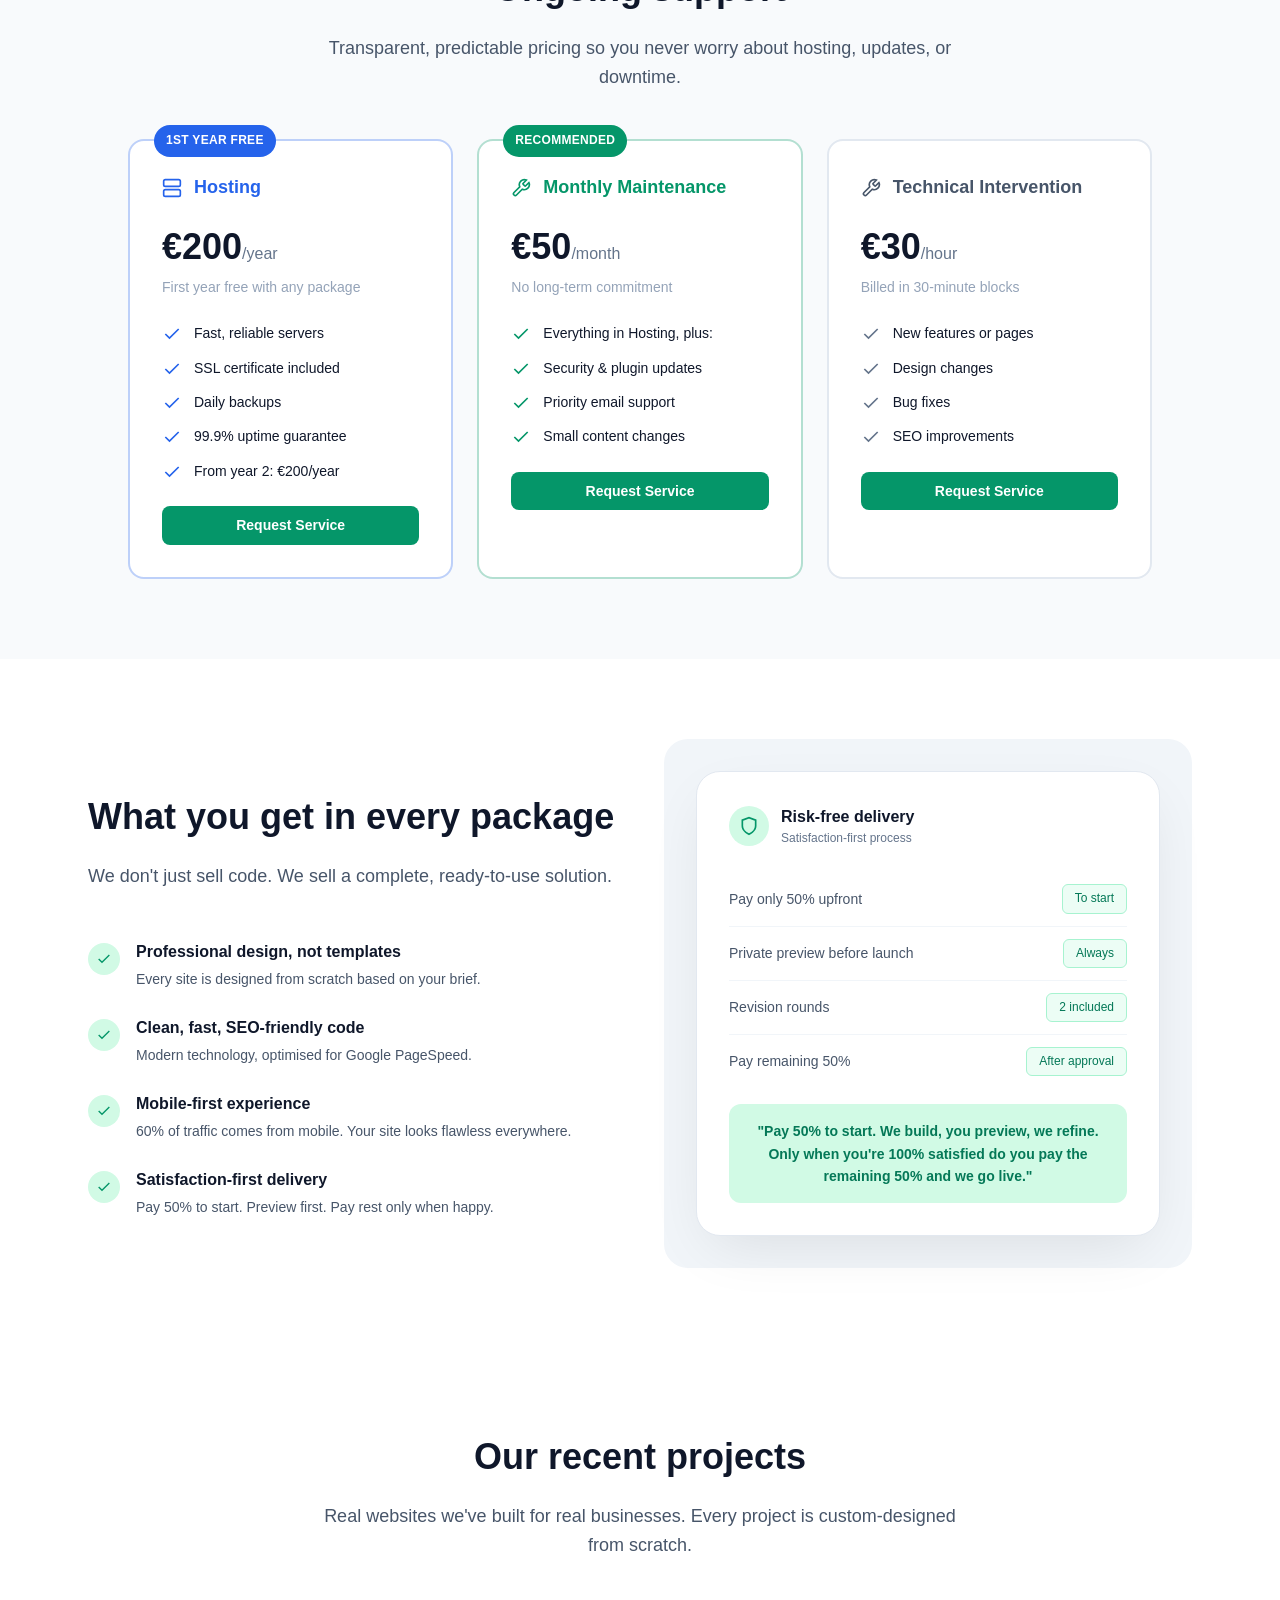
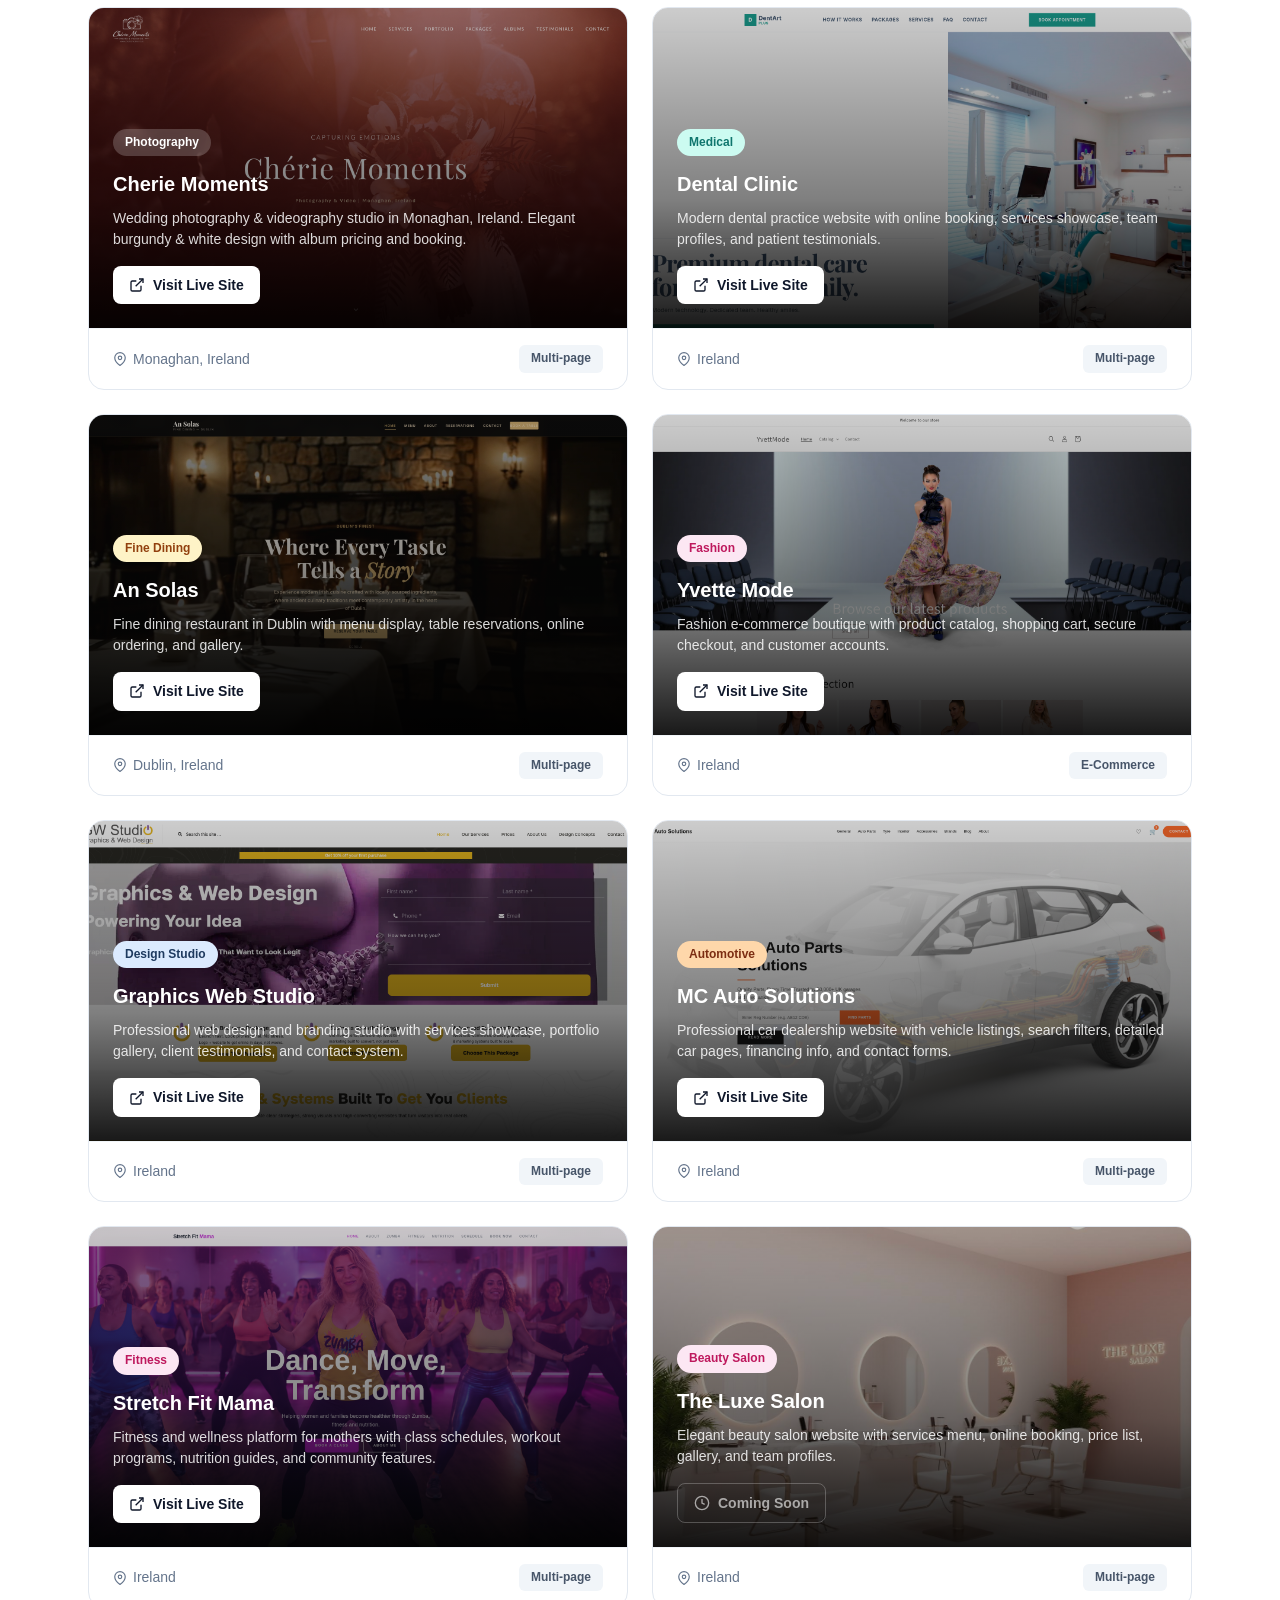
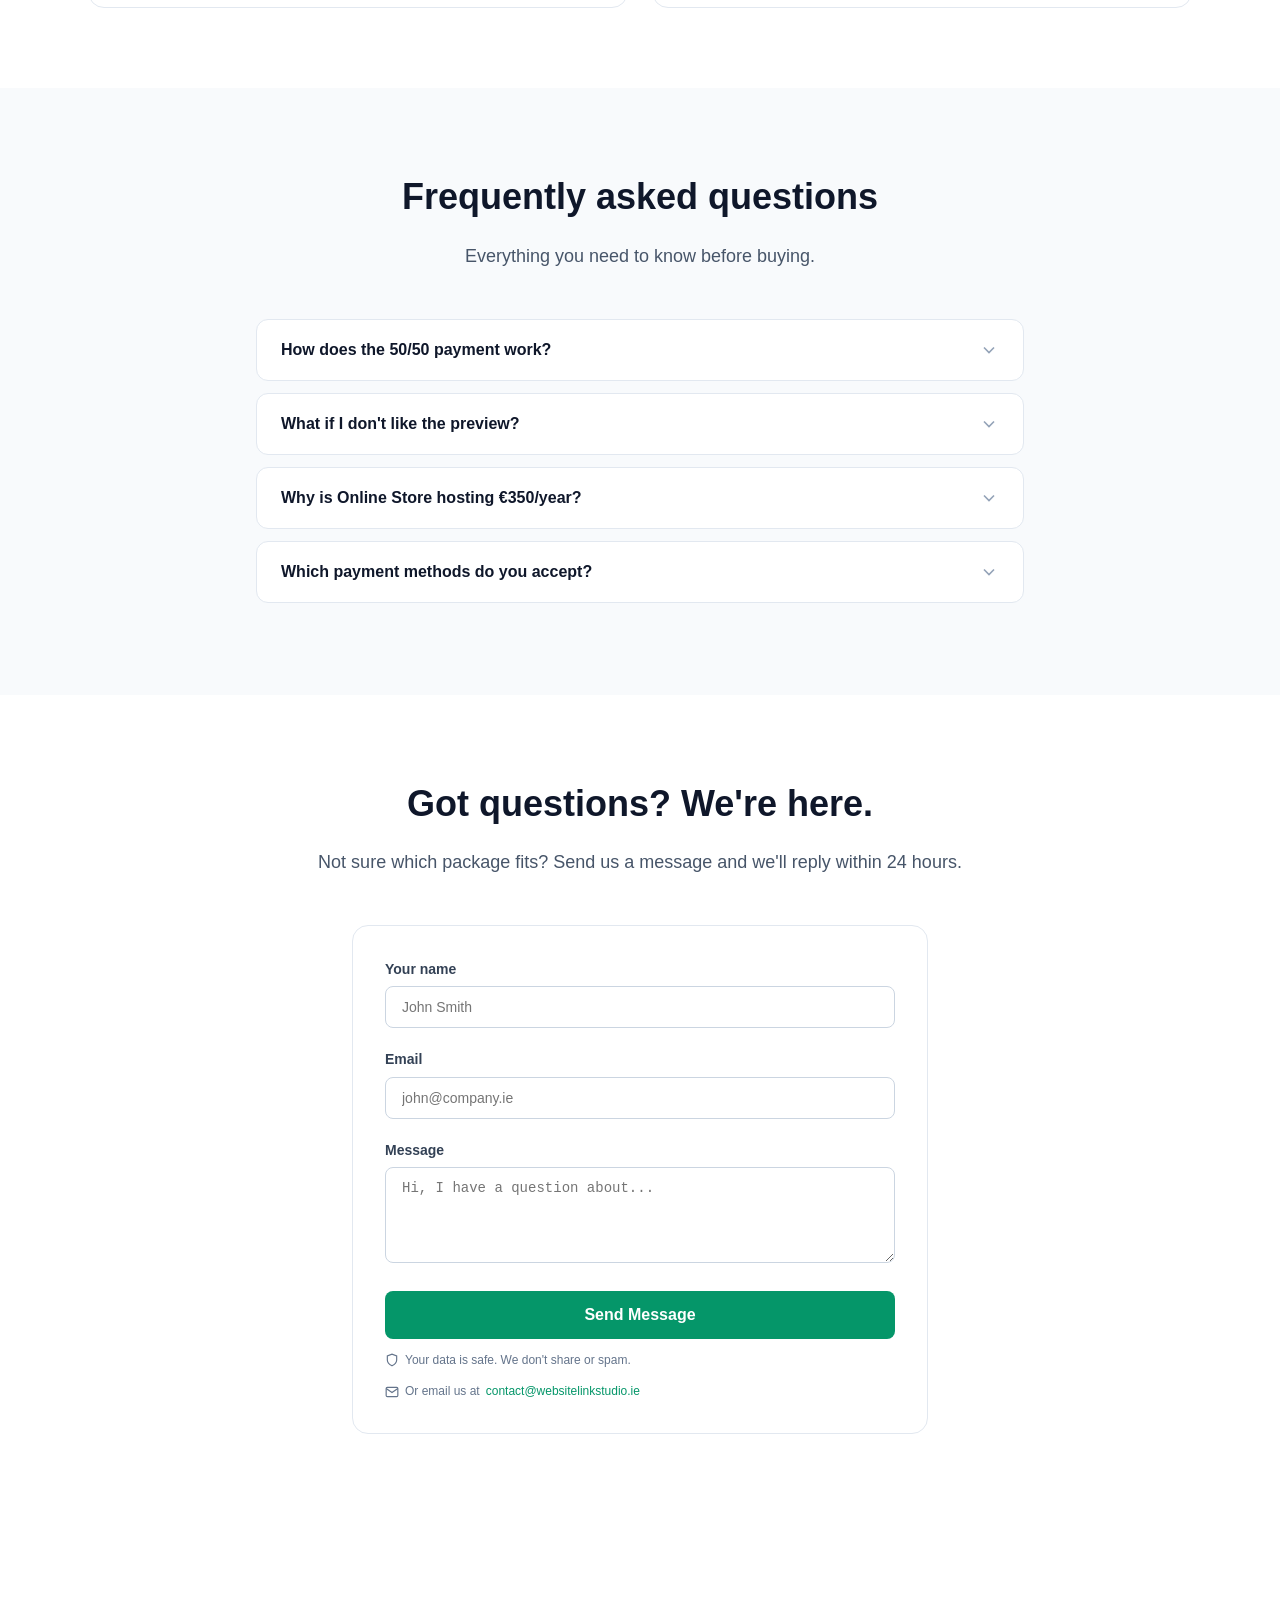
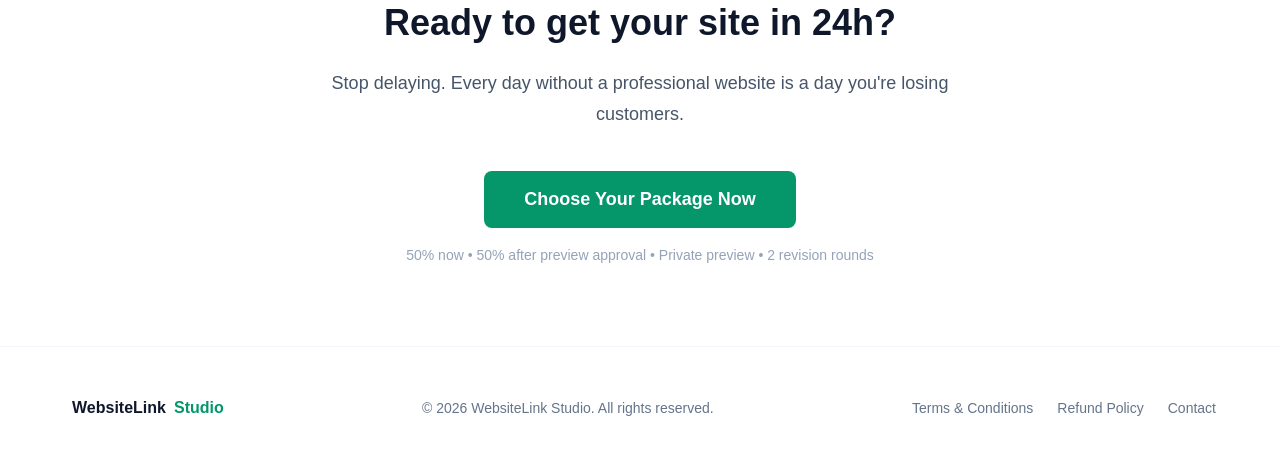
==== commit 5130bb50: "Update index.html logonew" ====
--- a/index.html
+++ b/index.html
@@ -7,12 +7,10 @@
 <link rel="stylesheet" href="style.css">
 </head>
 <body>
-    <nav class="navbar">
-  <div class="container">
     <a href="index.html" class="logo">
-      <svg viewBox="0 0 24 24" fill="none" stroke="currentColor" stroke-width="2"><path d="m7.5 4.27 9 5.15M21 8a2 2 0 0 0-1-1.73l-7-4a2 2 0 0 0-2 0l-7 4A2 2 0 0 0 3 8v8a2 2 0 0 0 1 1.73l7 4a2 2 0 0 0 2 0l7-4A2 2 0 0 0 21 16V8Z"/><path d="m3.3 7 8.7 5 8.7-5"/></svg>
-      <span>WebsiteLink</span><span>Studio</span>
-    </a>
+  <img src="logo-icon.png" alt="" style="height:38px;width:auto;display:block;flex-shrink:0">
+  <span>WebsiteLink</span><span>Studio</span>
+</a>
 
     <div class="nav-links">
       <a href="how.html">How It Works</a>
@@ -629,7 +627,7 @@
 <footer class="footer">
   <div class="footer-content">
     <div style="display:flex;align-items:center;gap:.5rem;font-weight:700">
-      <svg width="20" height="20" viewBox="0 0 24 24" fill="none" stroke="currentColor" stroke-width="2"><path d="m7.5 4.27 9 5.15M21 8a2 2 0 0 0-1-1.73l-7-4a2 2 0 0 0-2 0l-7 4A2 2 0 0 0 3 8v8a2 2 0 0 0 1 1.73l7 4a2 2 0 0 0 2 0l7-4A2 2 0 0 0 21 16V8Z"/></svg>
+      <img src="logo-icon.png" alt="" style="height:24px;width:auto;display:block;flex-shrink:0">
       <span>WebsiteLink</span><span style="color:var(--primary)">Studio</span>
     </div>
     <div class="footer-copy">&copy; <span id="year"></span> WebsiteLink Studio. All rights reserved.</div>
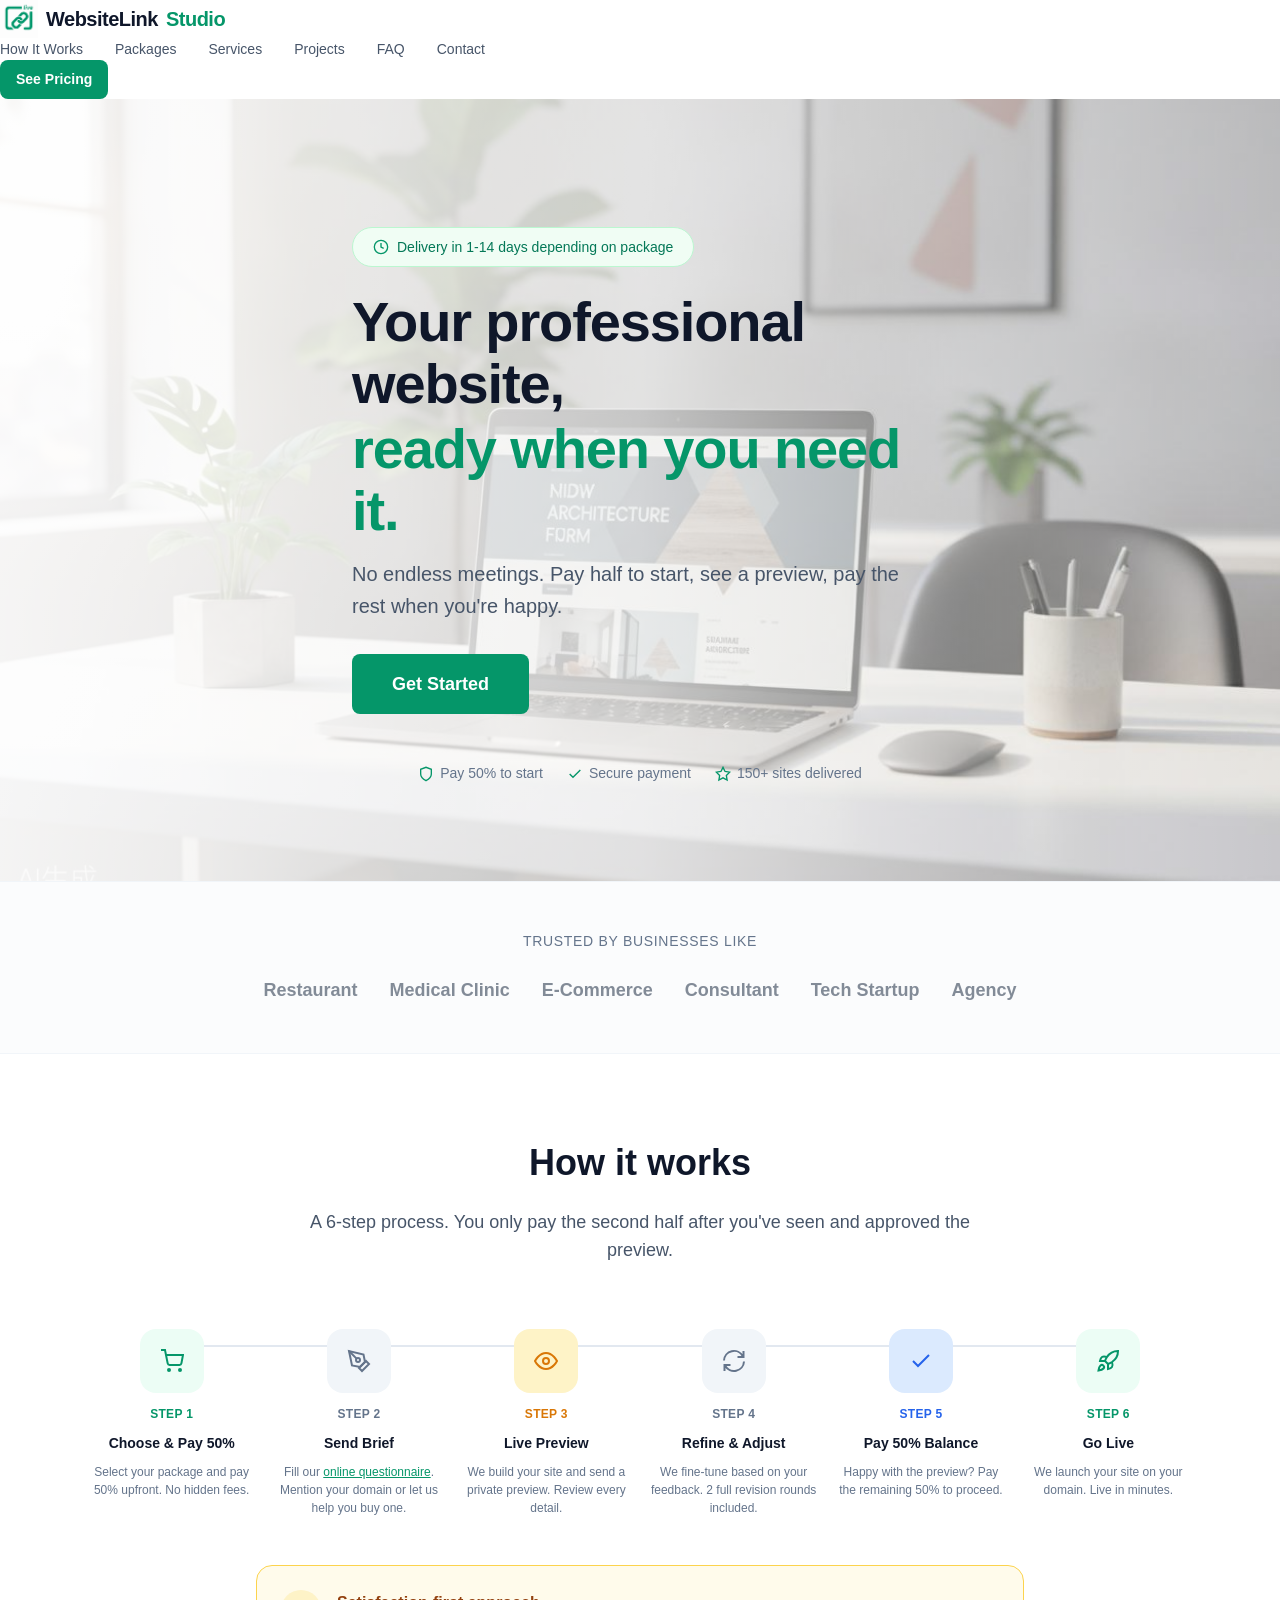
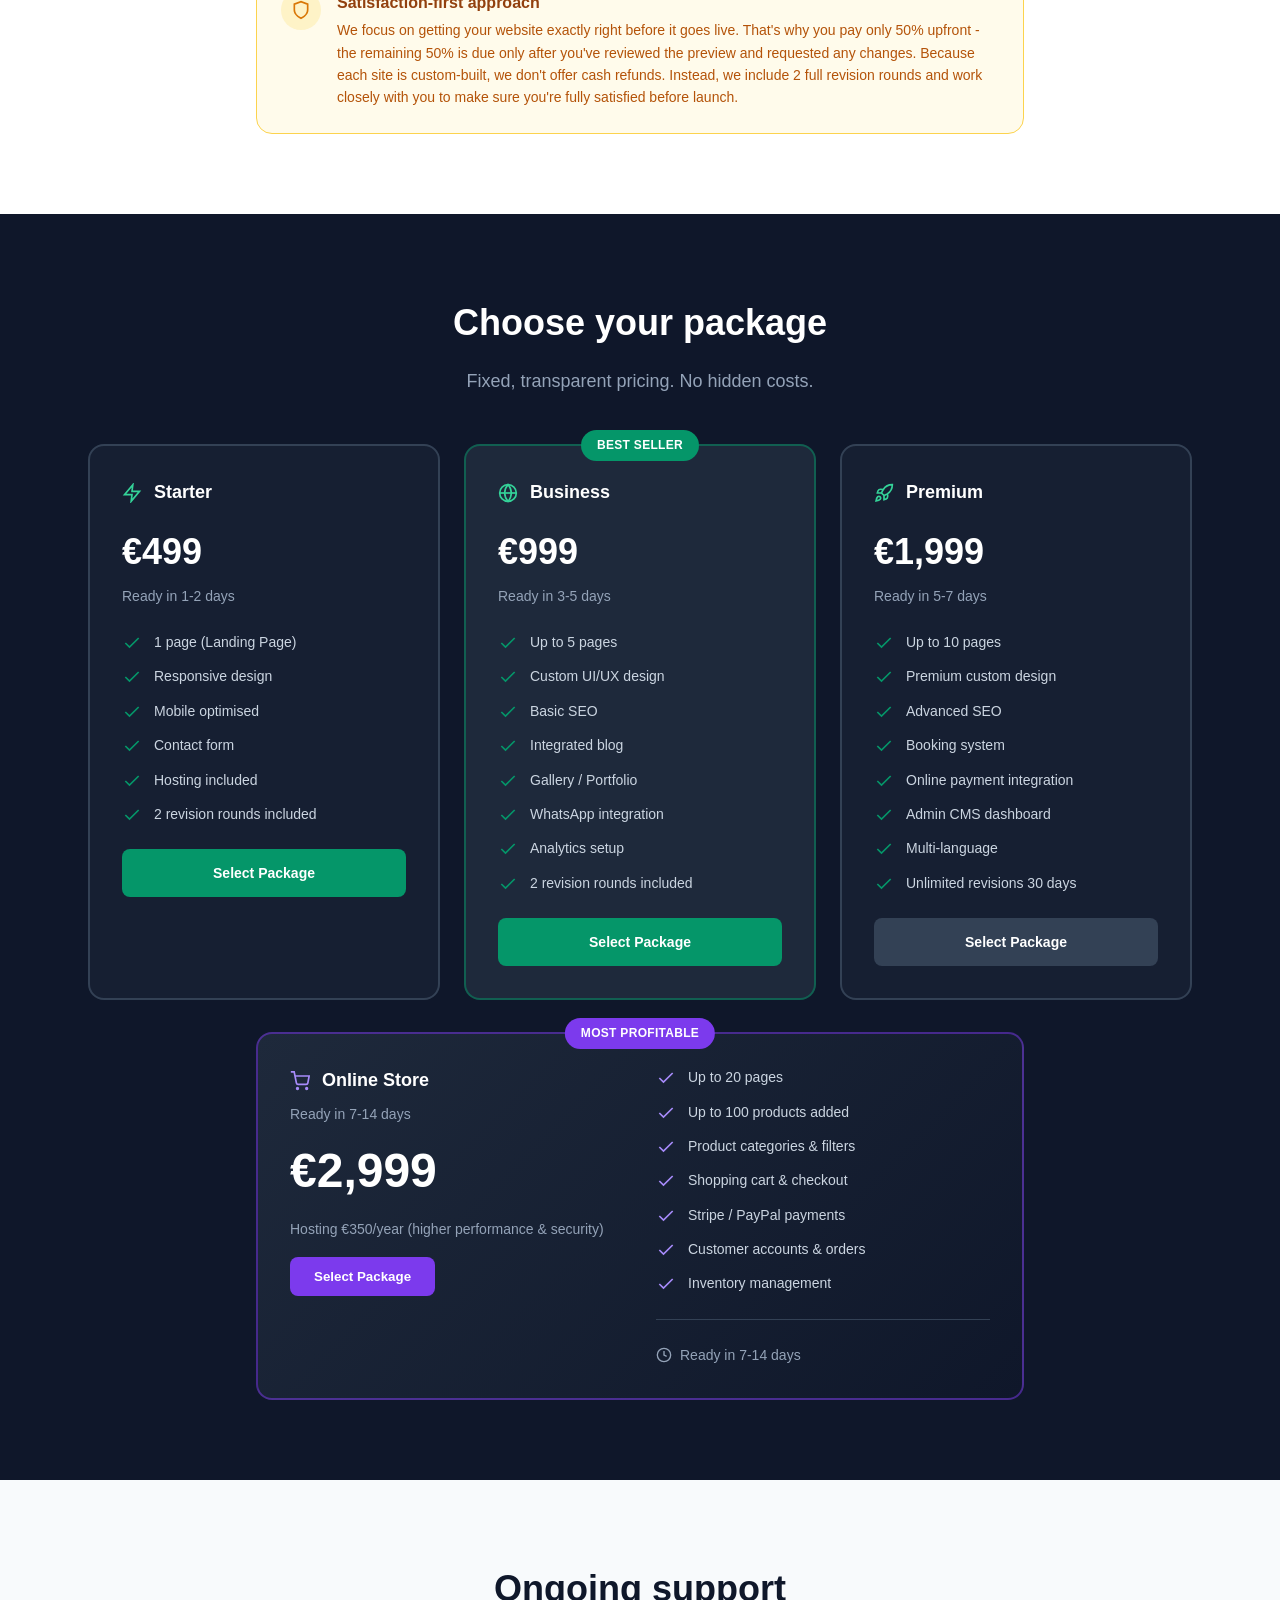
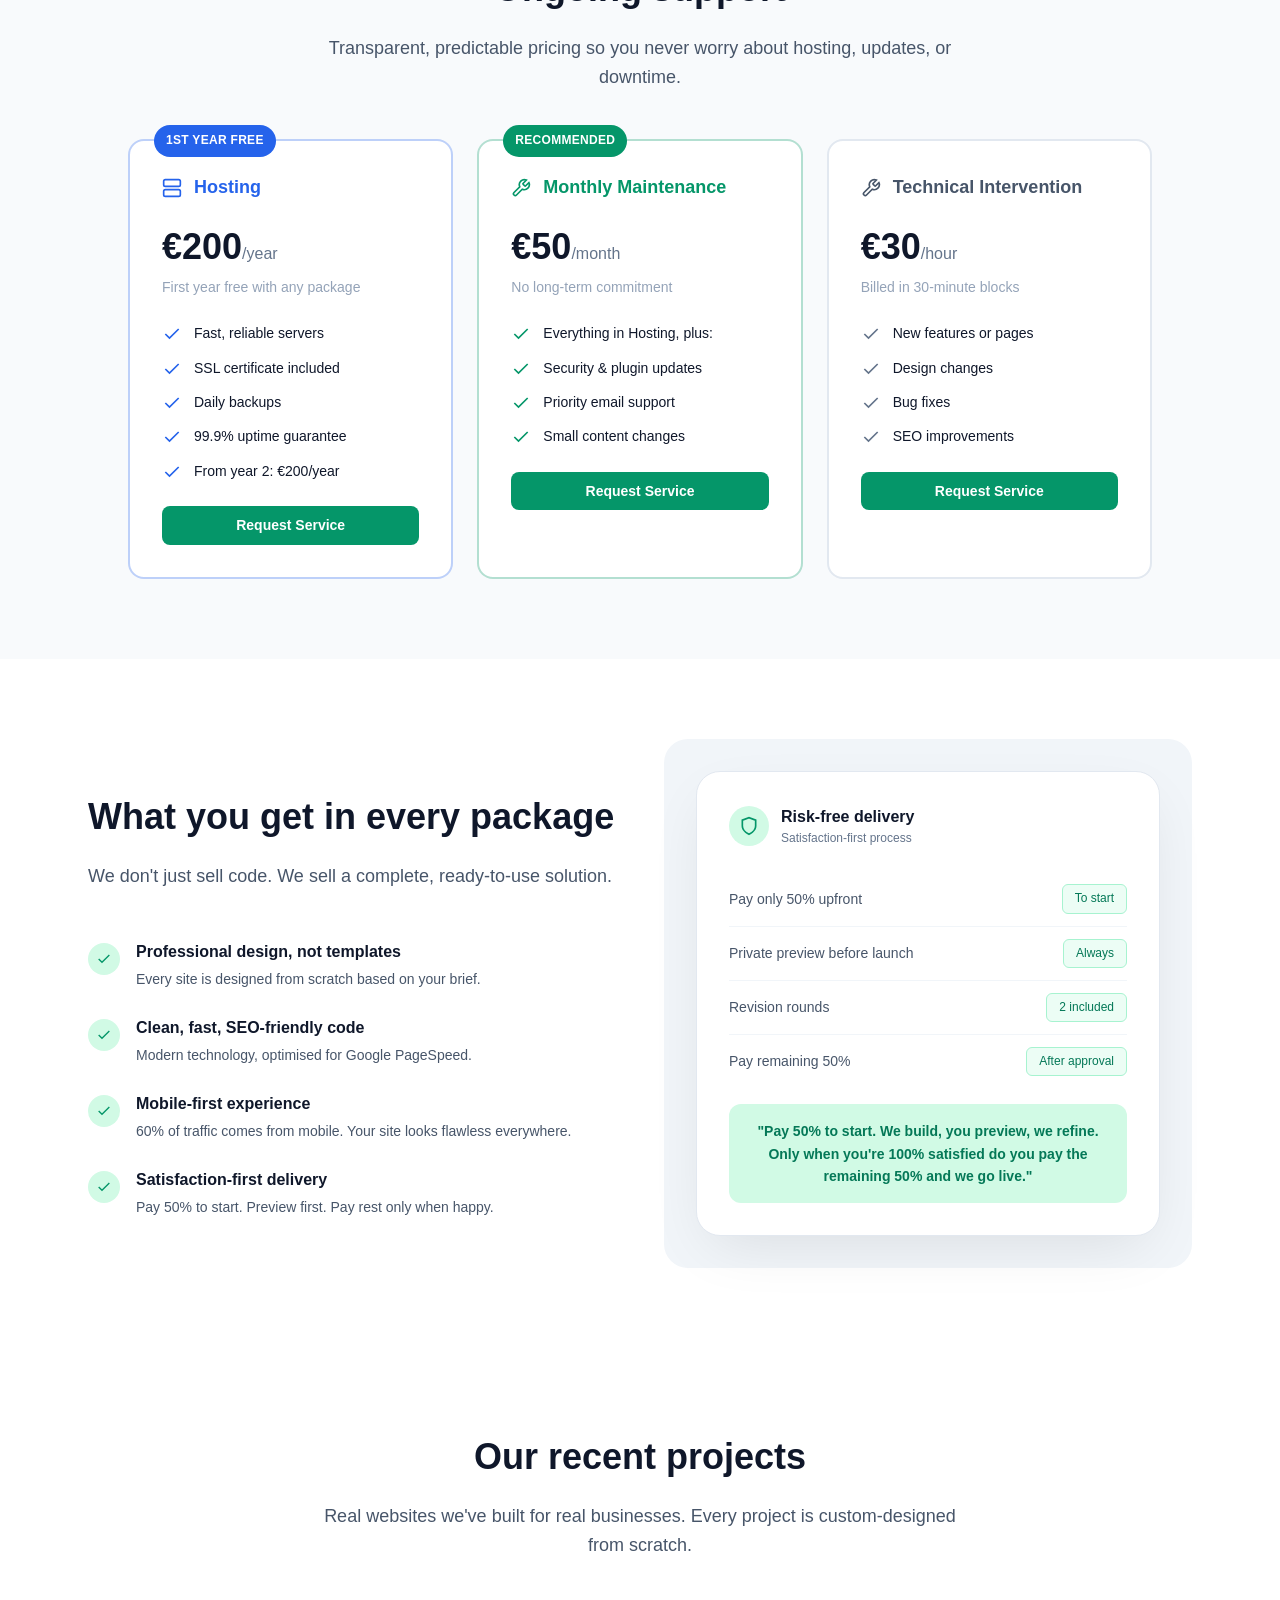
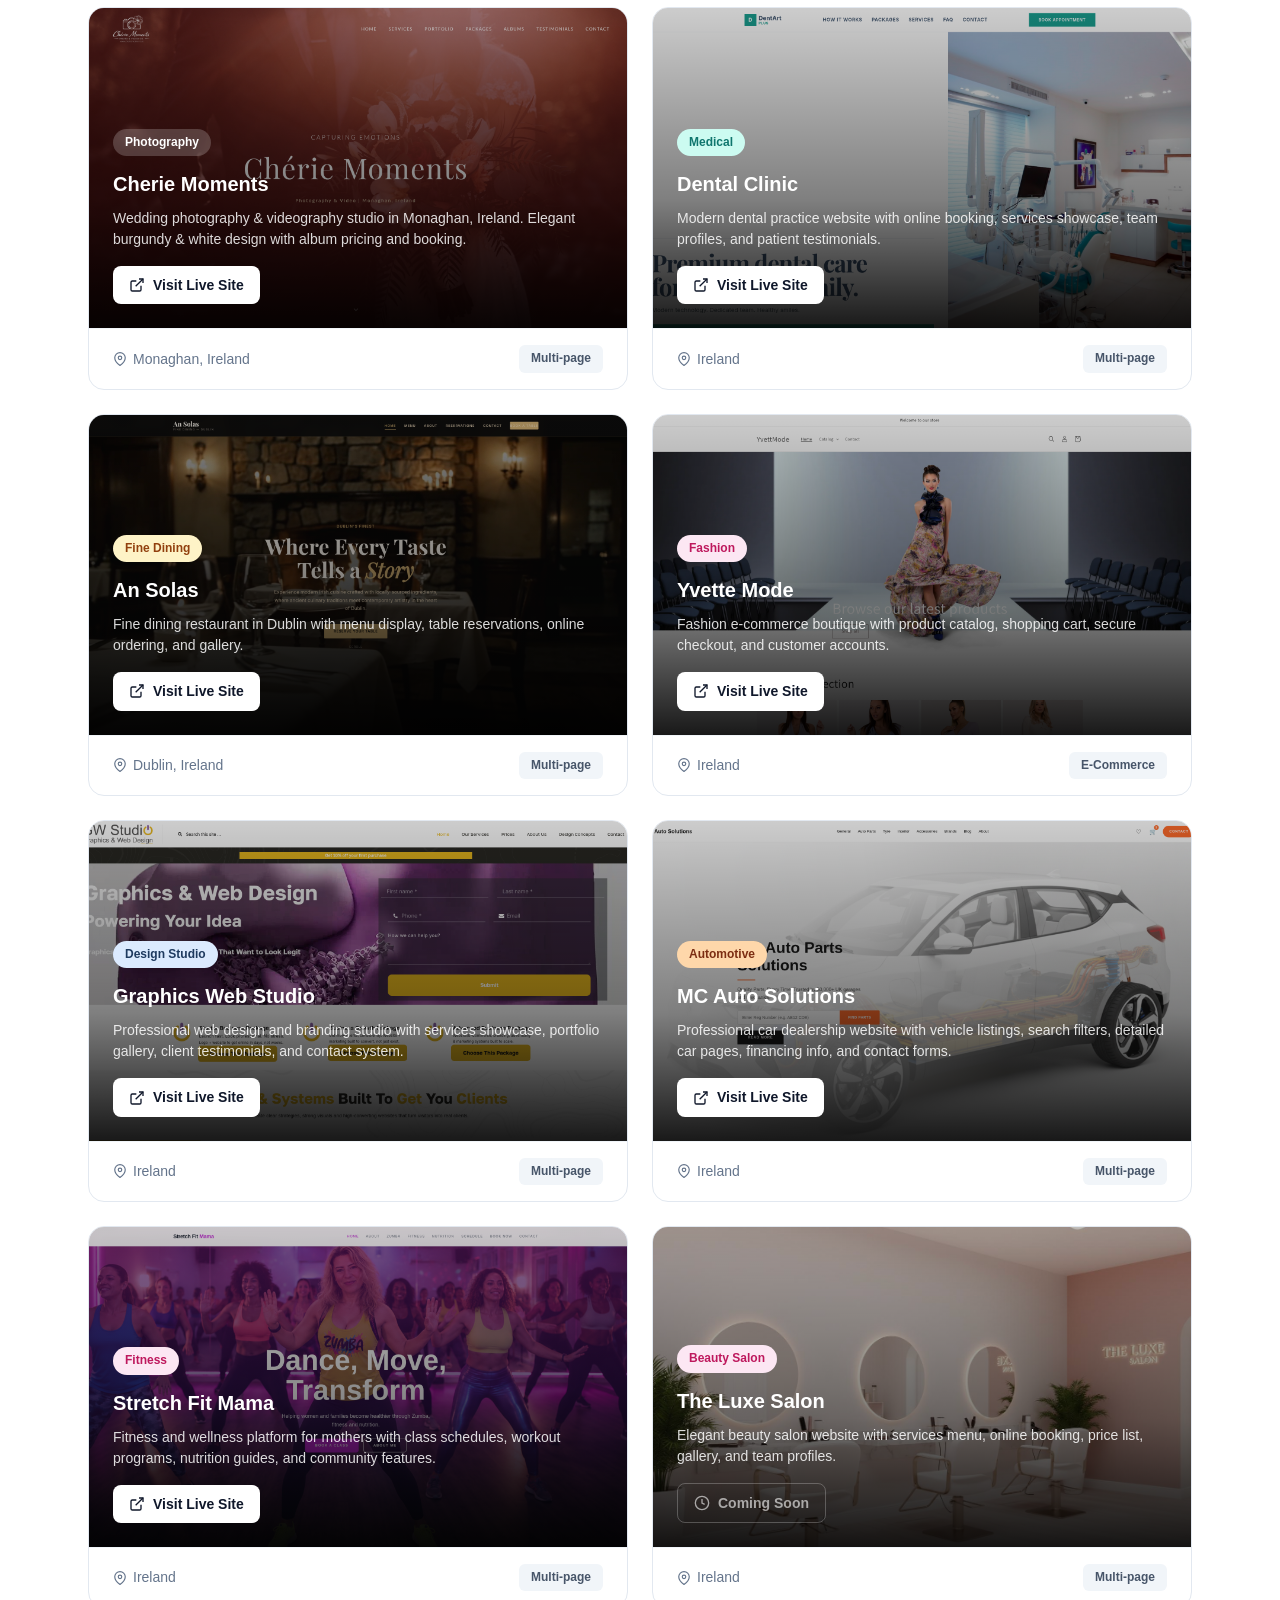
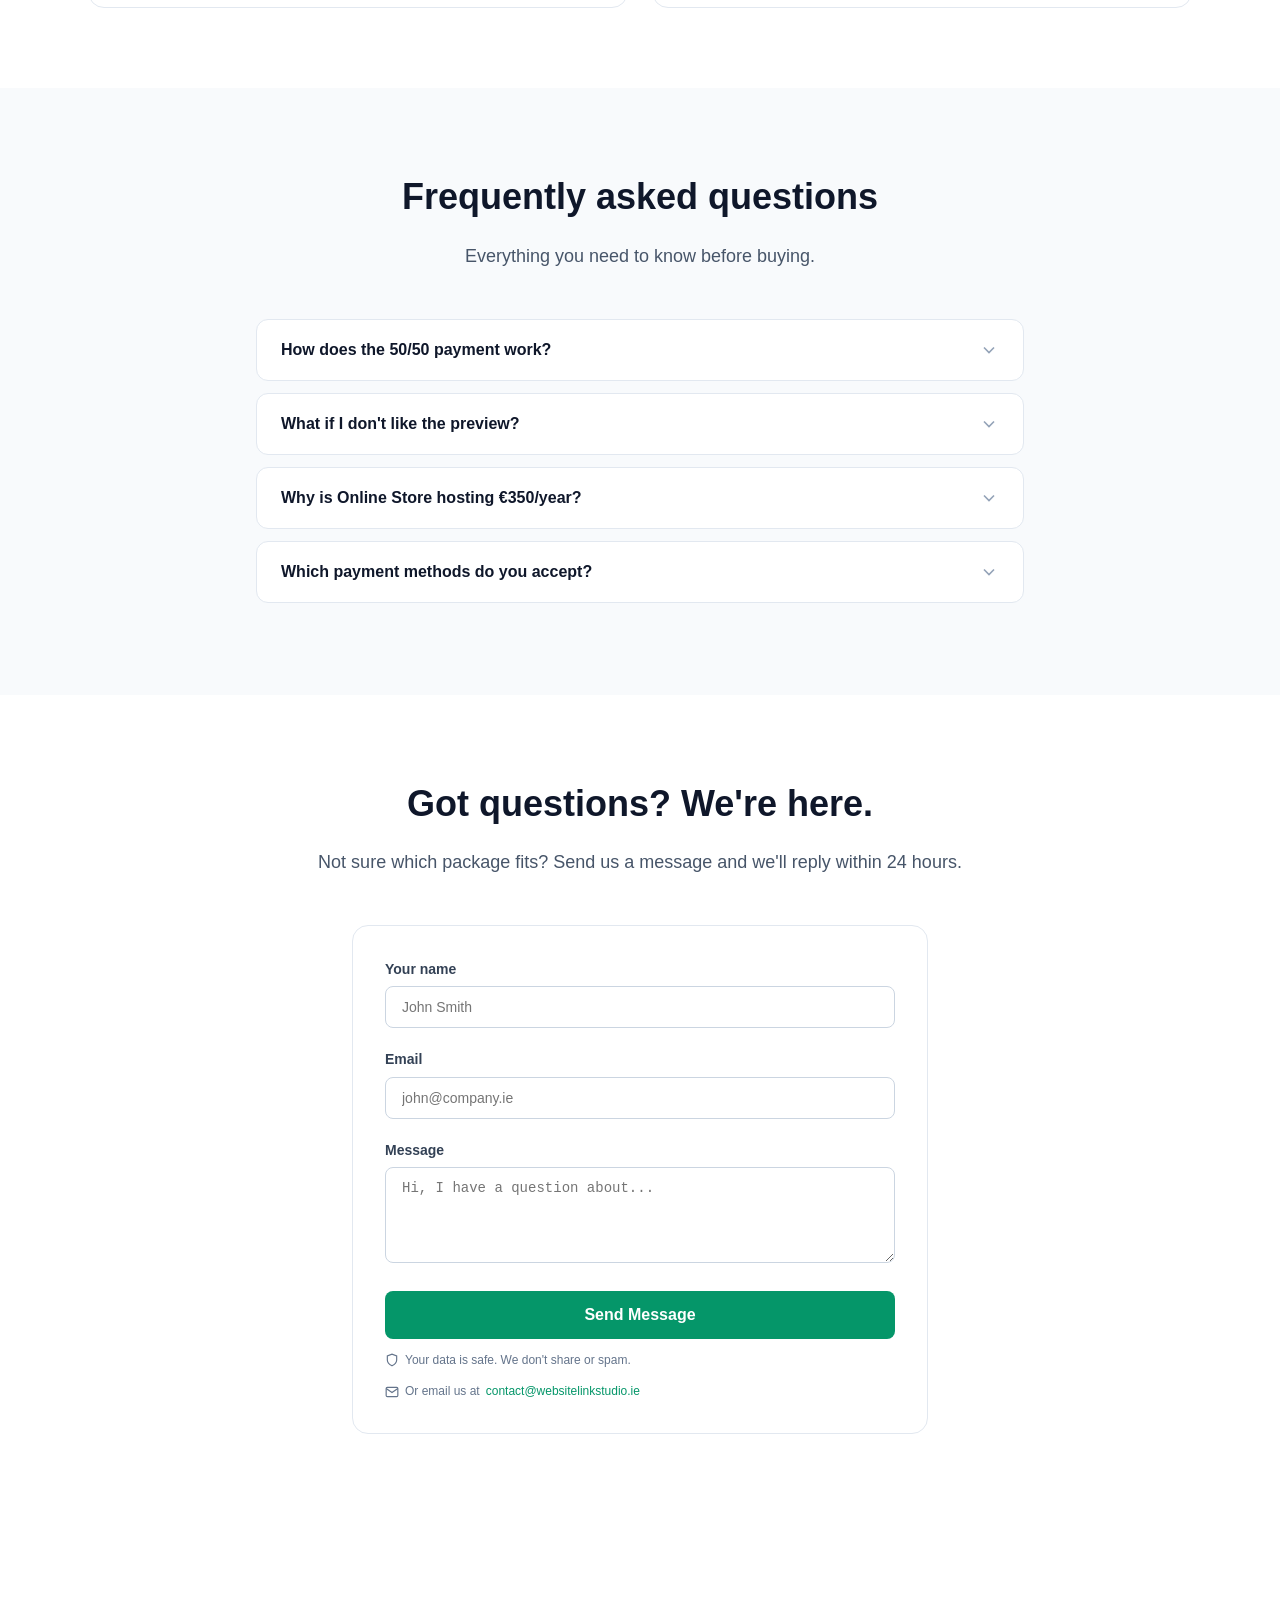
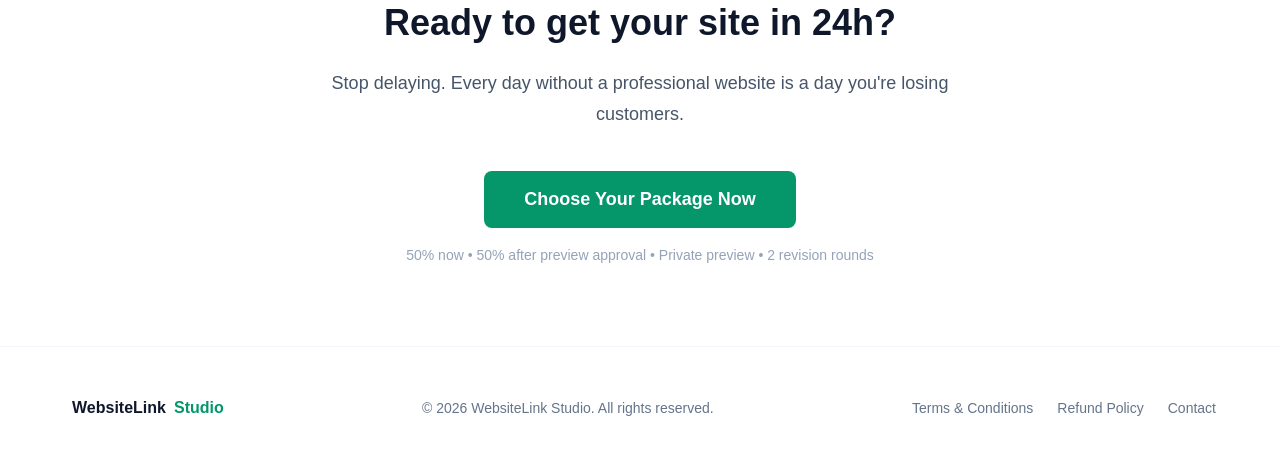
==== commit d758e827: "Update index.html logo" ====
--- a/index.html
+++ b/index.html
@@ -8,7 +8,7 @@
 </head>
 <body>
     <a href="index.html" class="logo">
-  <img src="logo-icon.png" alt="" style="height:38px;width:auto;display:block;flex-shrink:0">
+  <img src="logo_icon.png" alt="" style="height:38px;width:auto;display:block;flex-shrink:0">
   <span>WebsiteLink</span><span>Studio</span>
 </a>
 
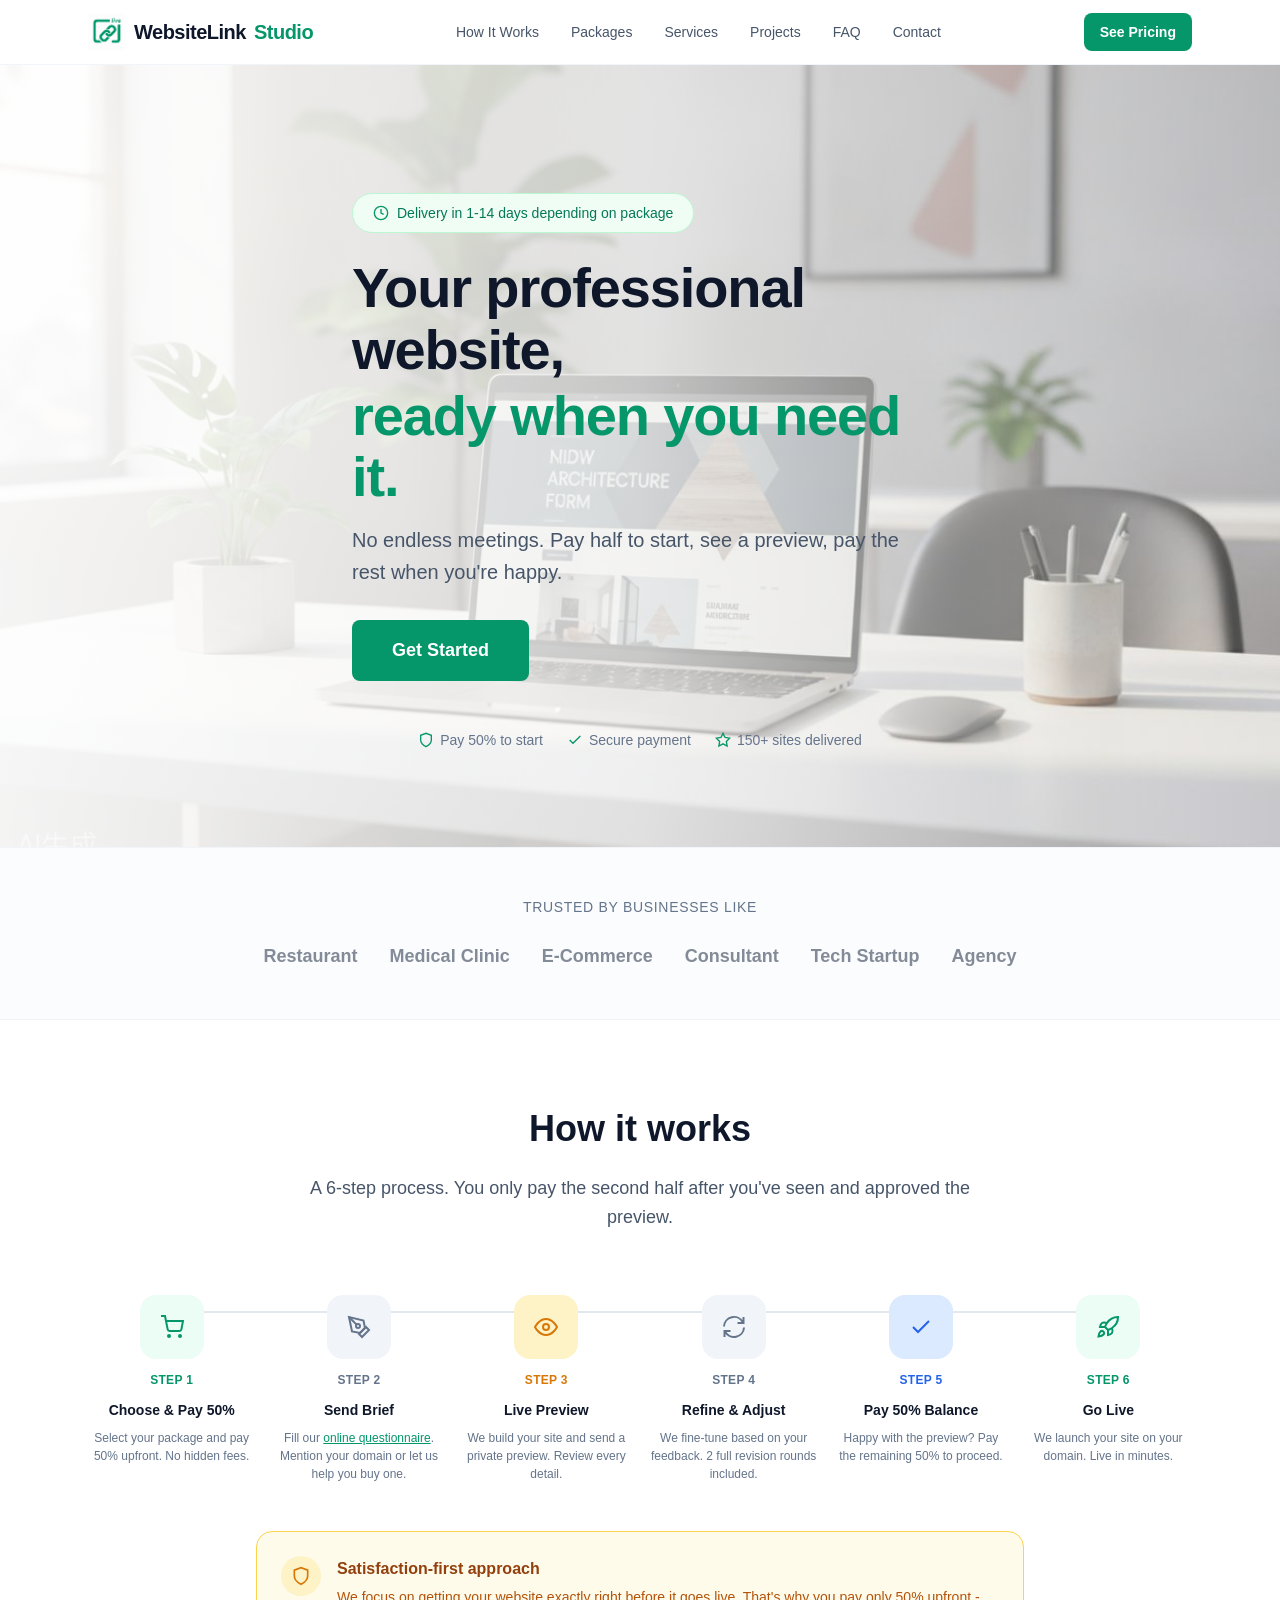
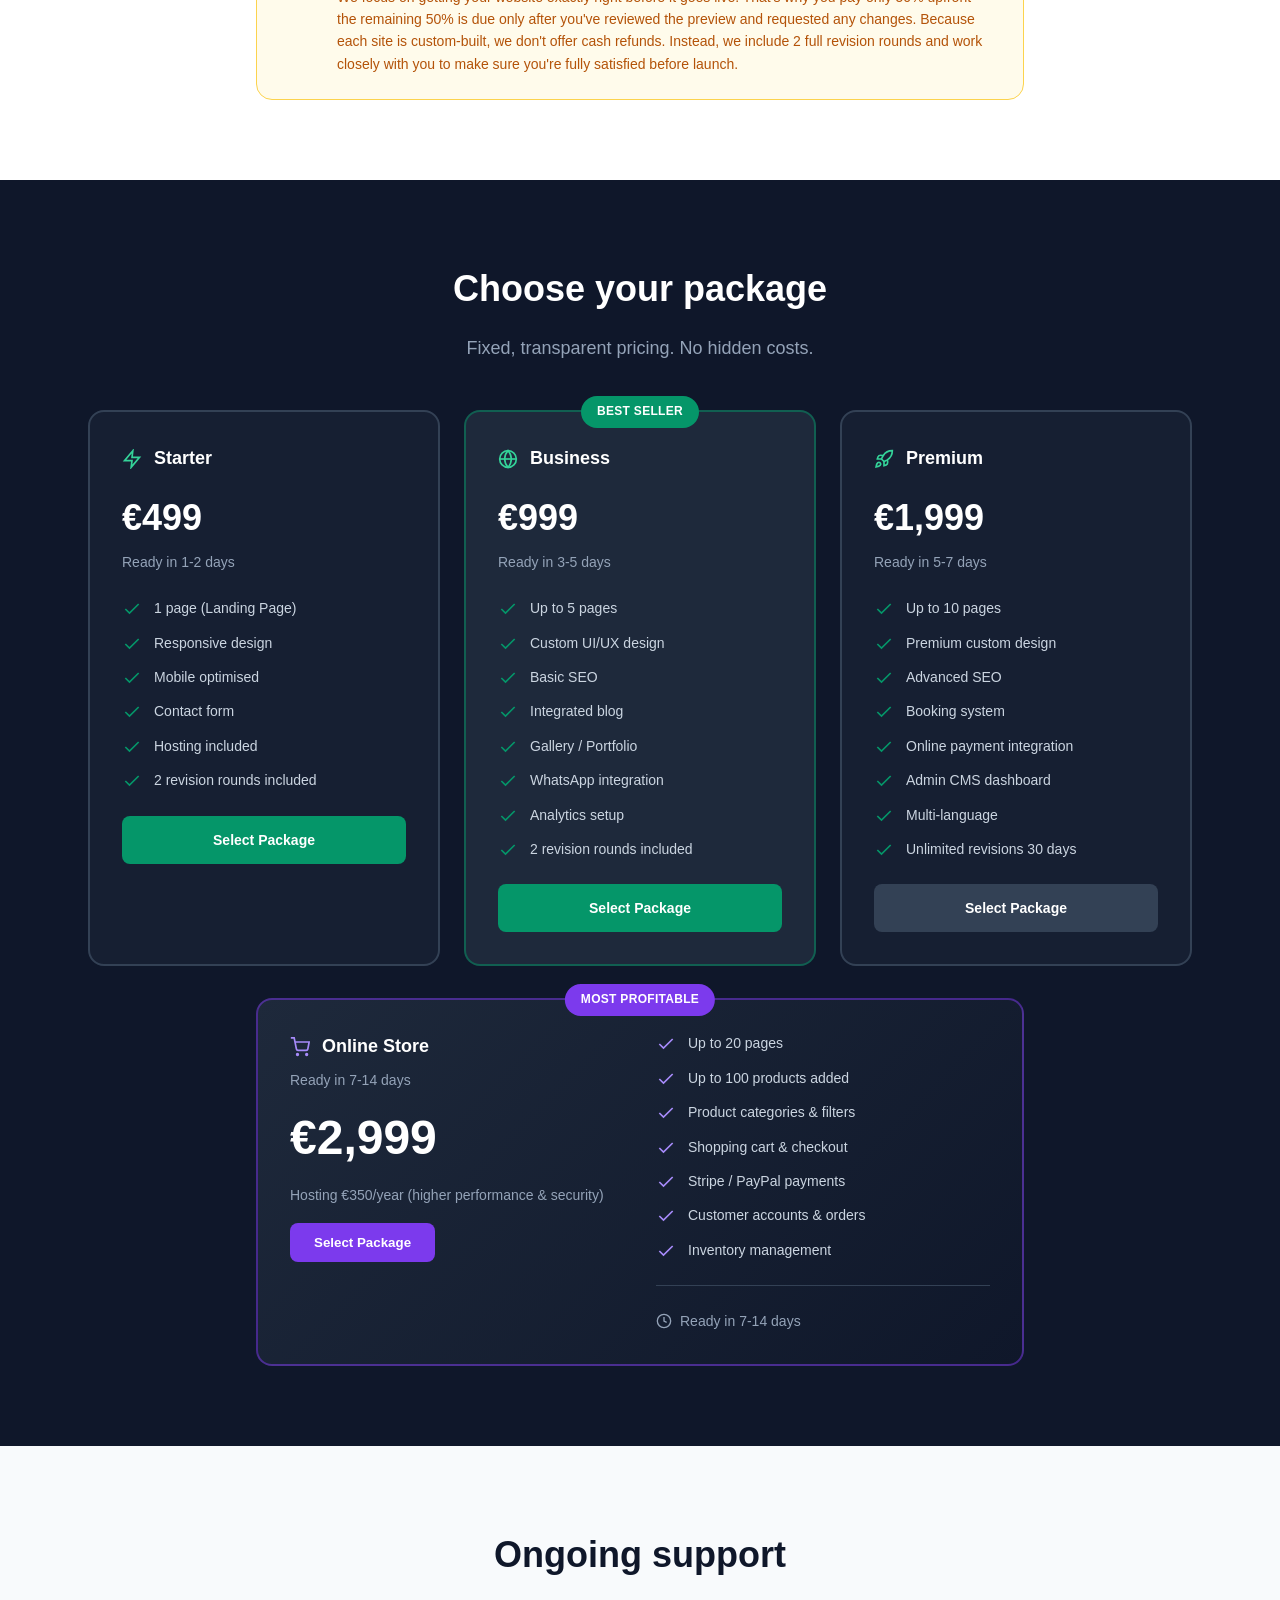
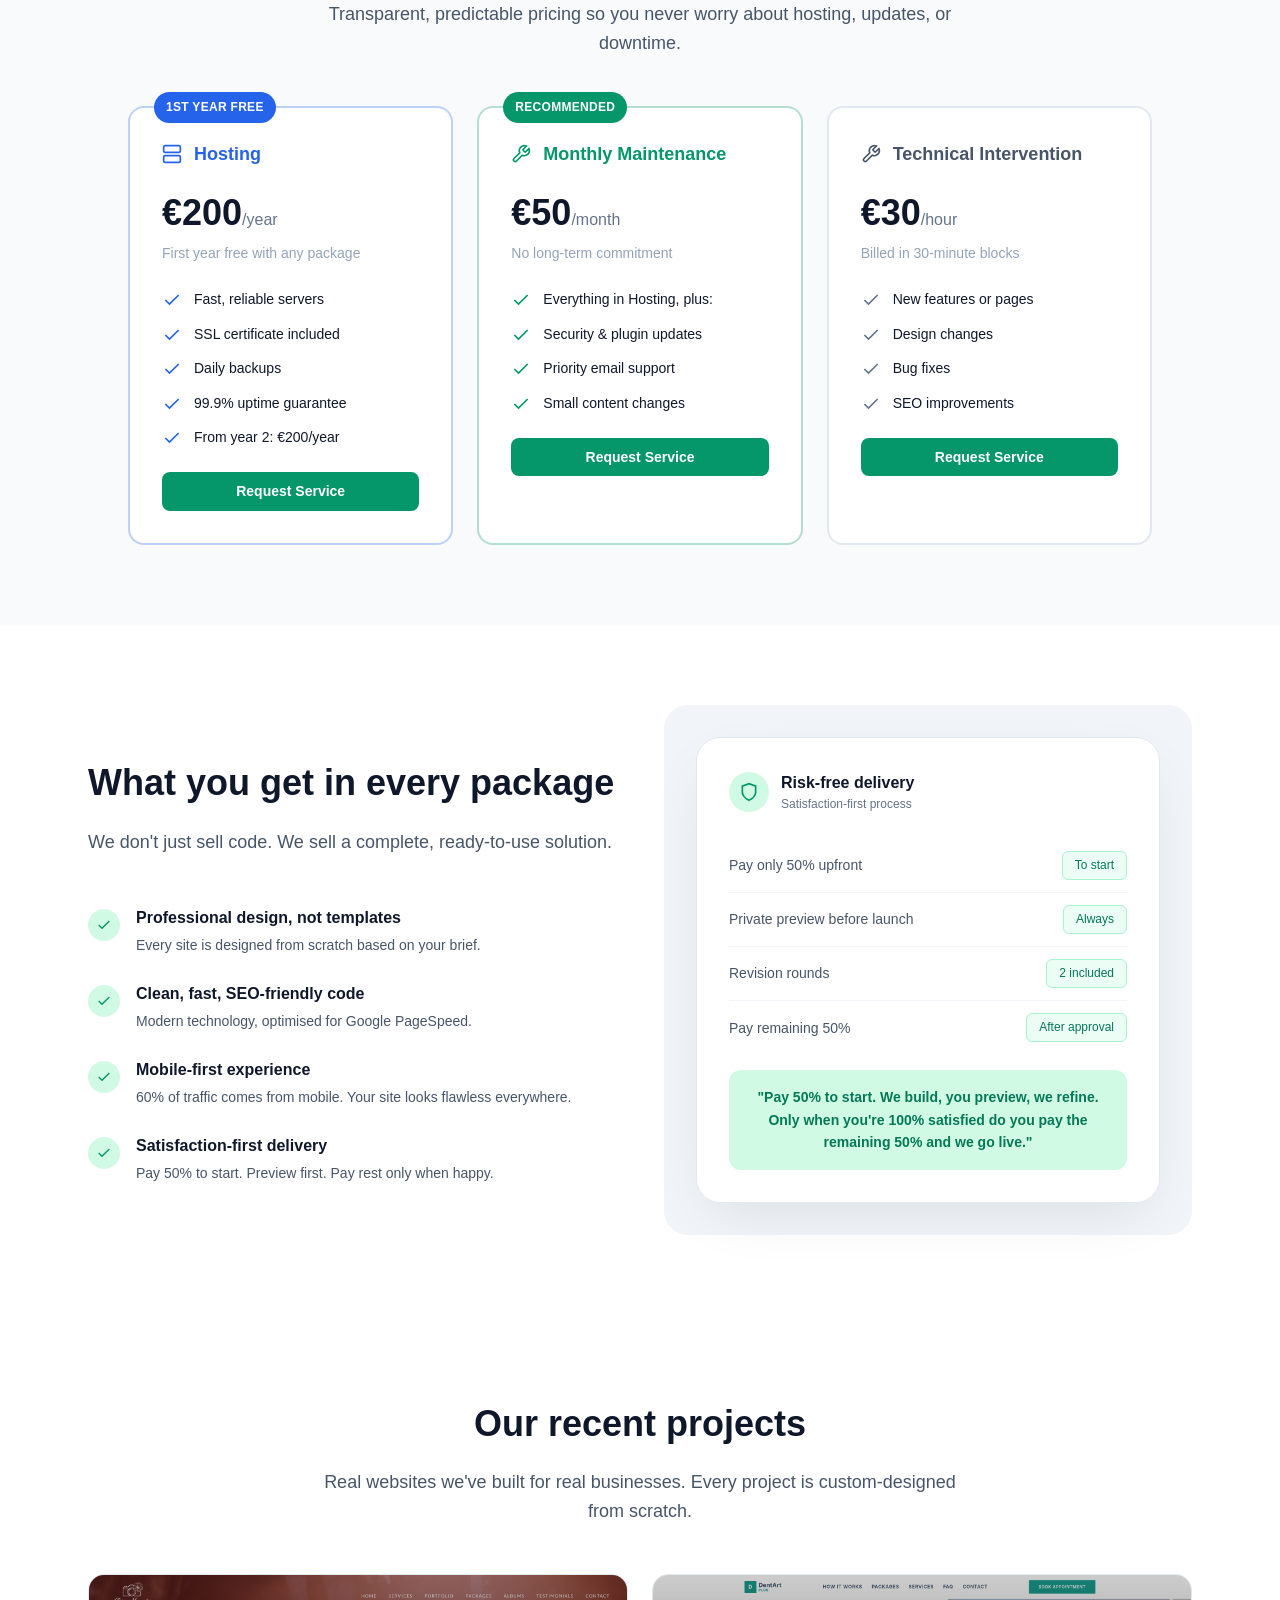
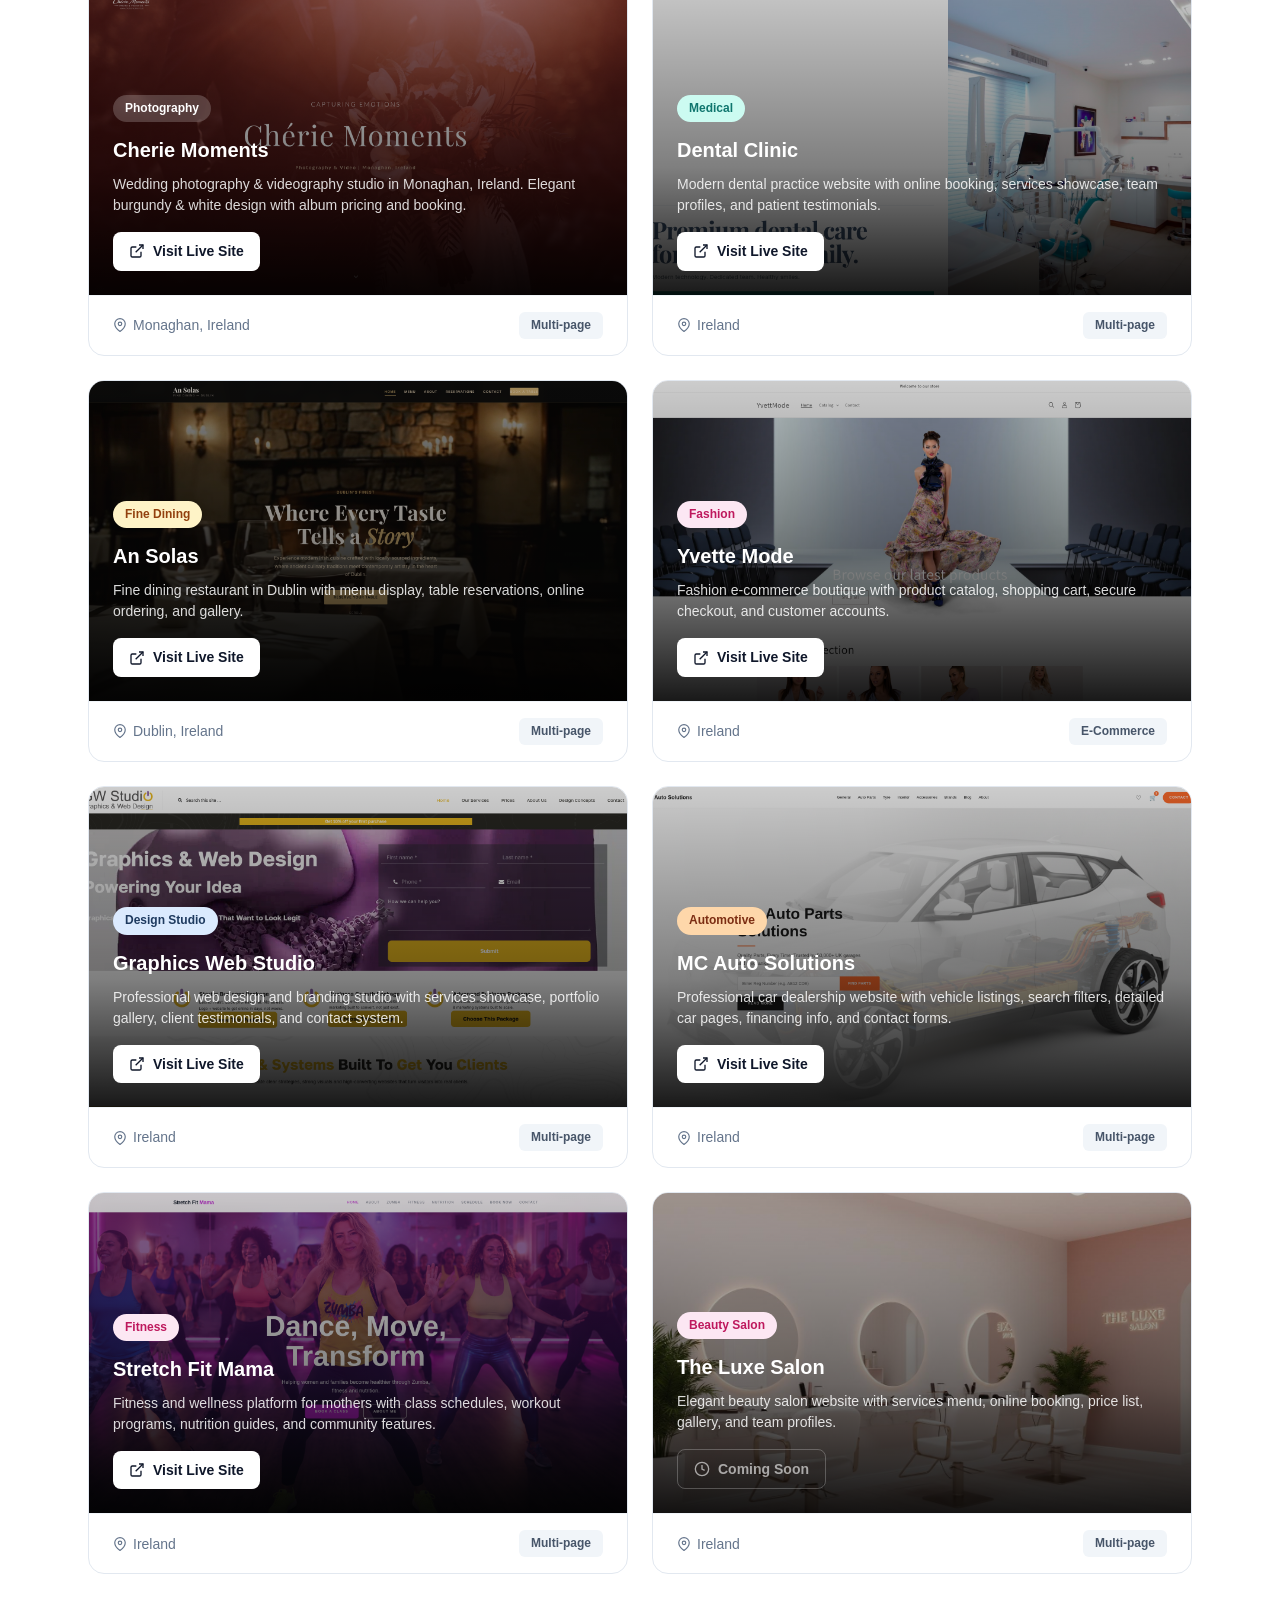
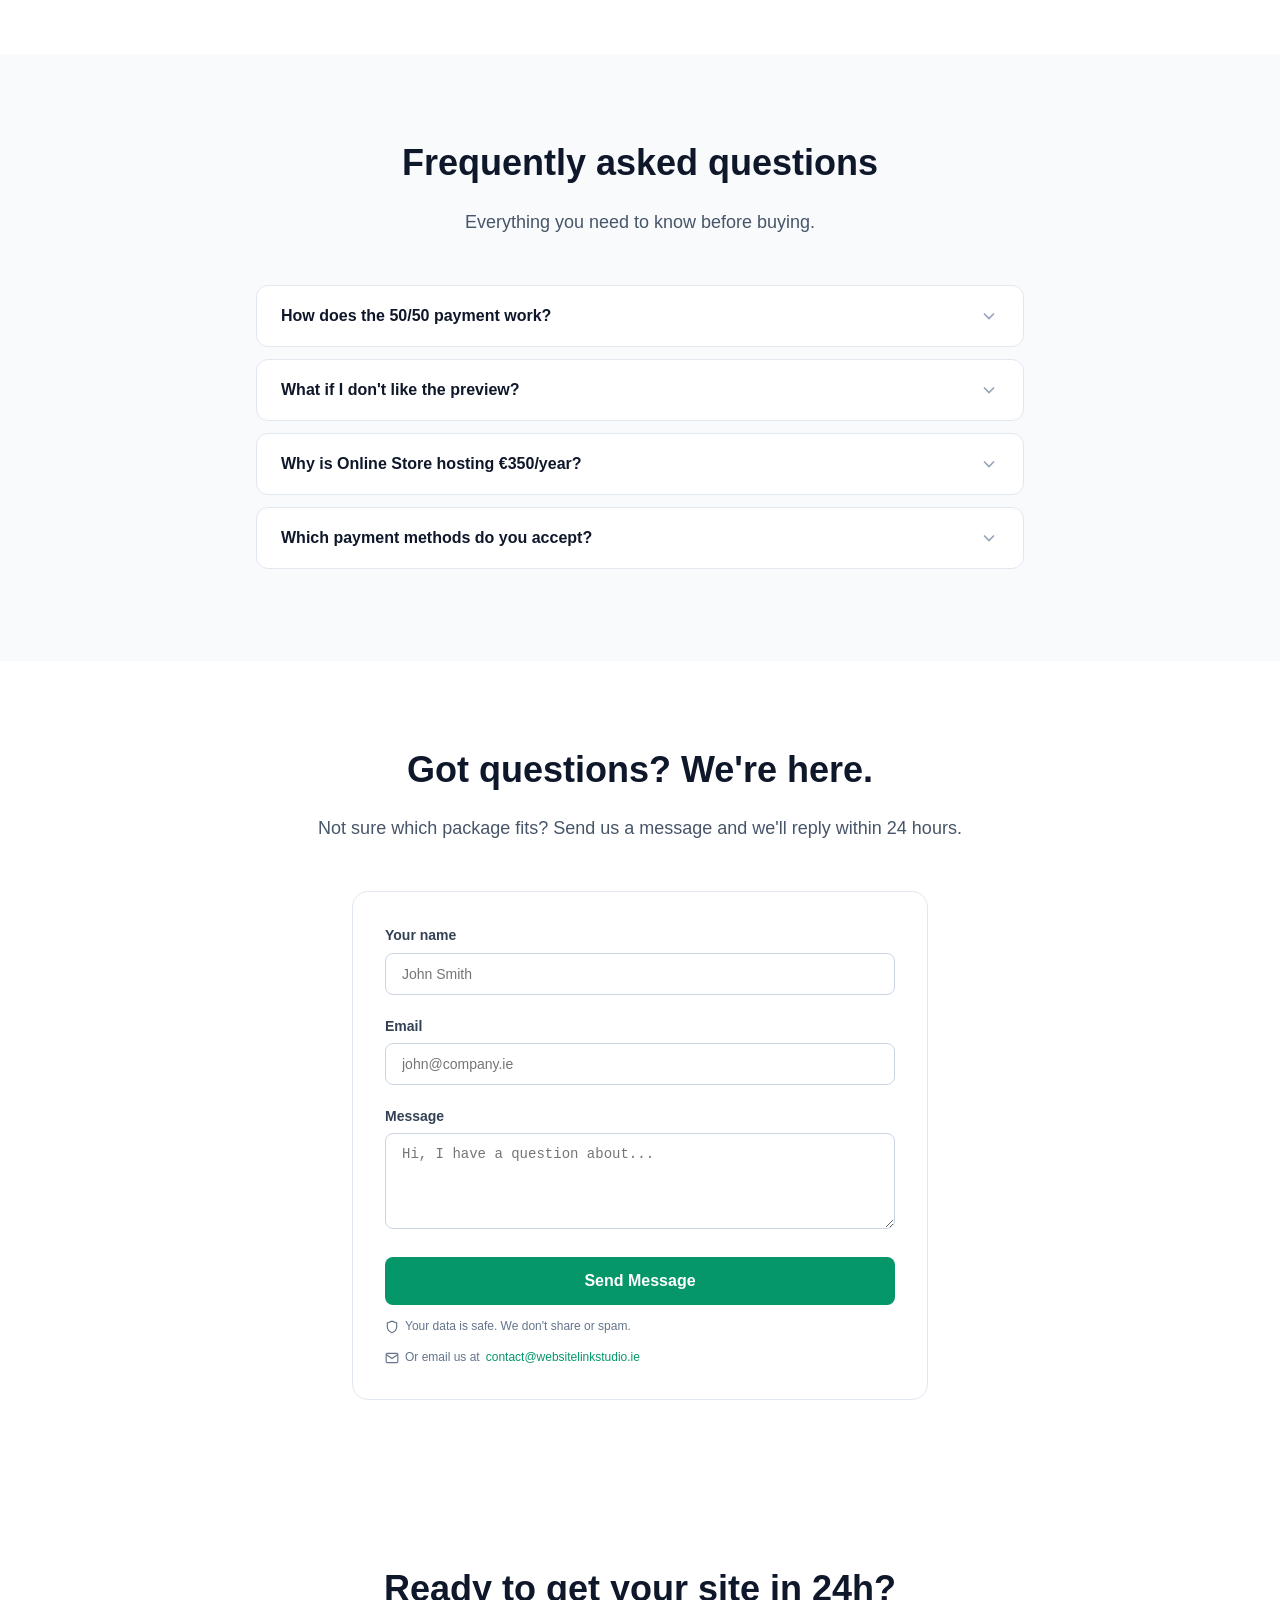
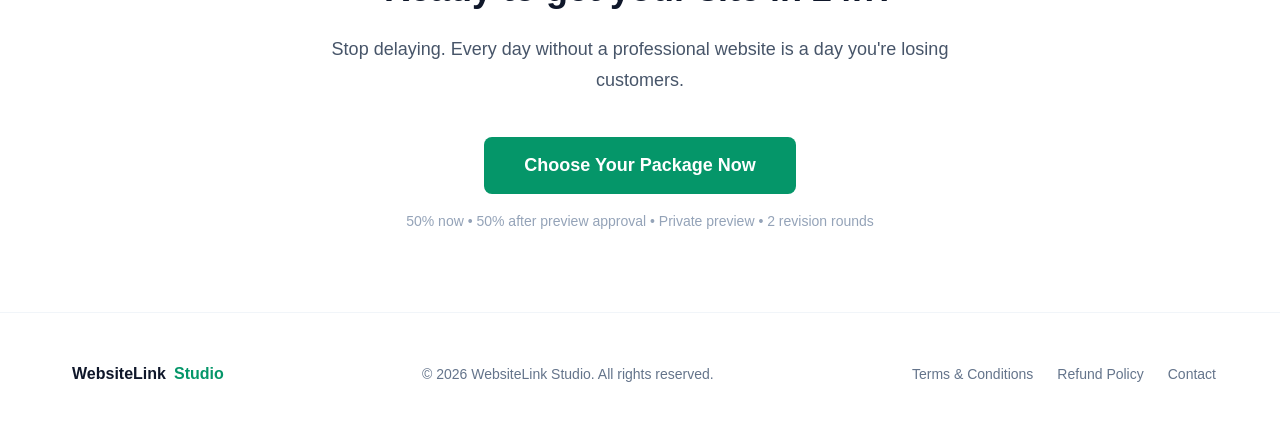
==== commit eeb861ef: "Update index.html logo" ====
--- a/index.html
+++ b/index.html
@@ -7,9 +7,11 @@
 <link rel="stylesheet" href="style.css">
 </head>
 <body>
+    <nav class="navbar">
+  <div class="container">
     <a href="index.html" class="logo">
-  <img src="logo_icon.png" alt="" style="height:38px;width:auto;display:block;flex-shrink:0">
-  <span>WebsiteLink</span><span>Studio</span>
+      <img src="logo_icon.png" alt="" style="height:38px;width:auto;display:block;flex-shrink:0">
+      <span>WebsiteLink</span><span>Studio</span>
 </a>
 
     <div class="nav-links">
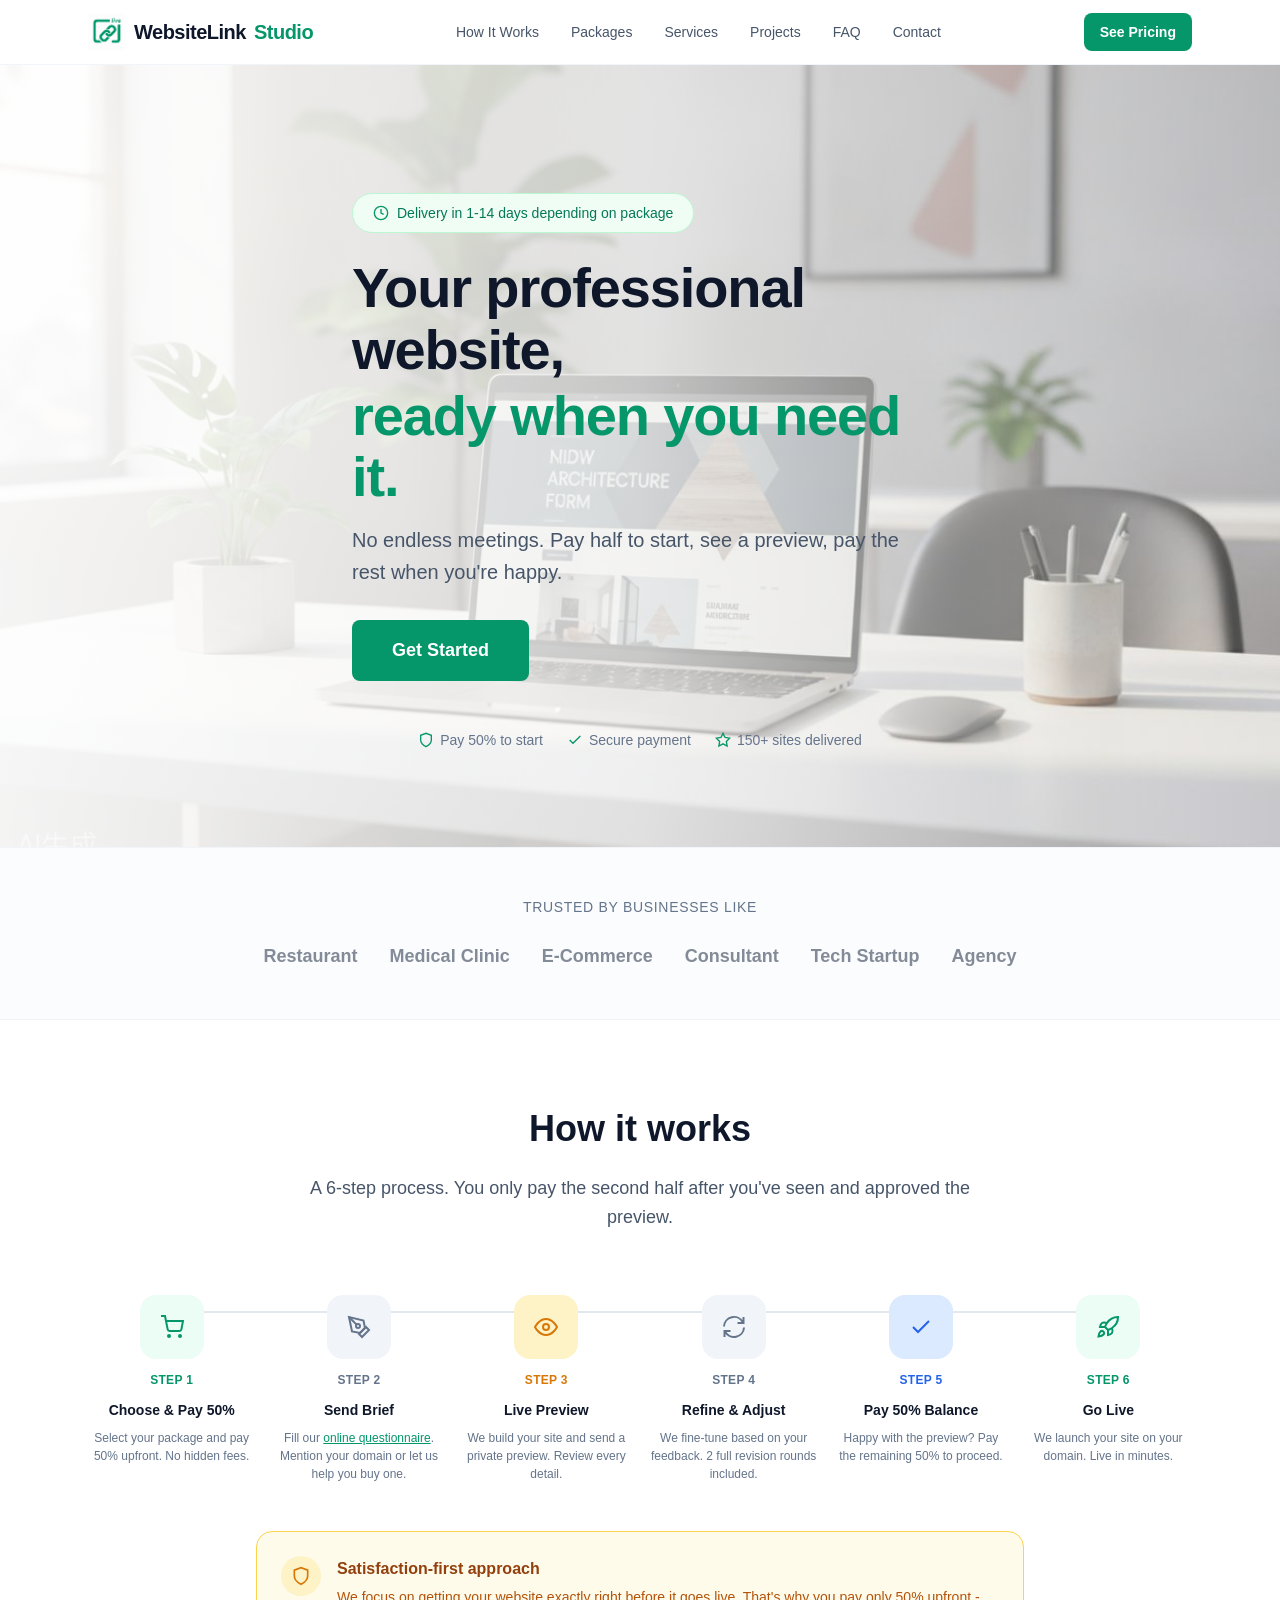
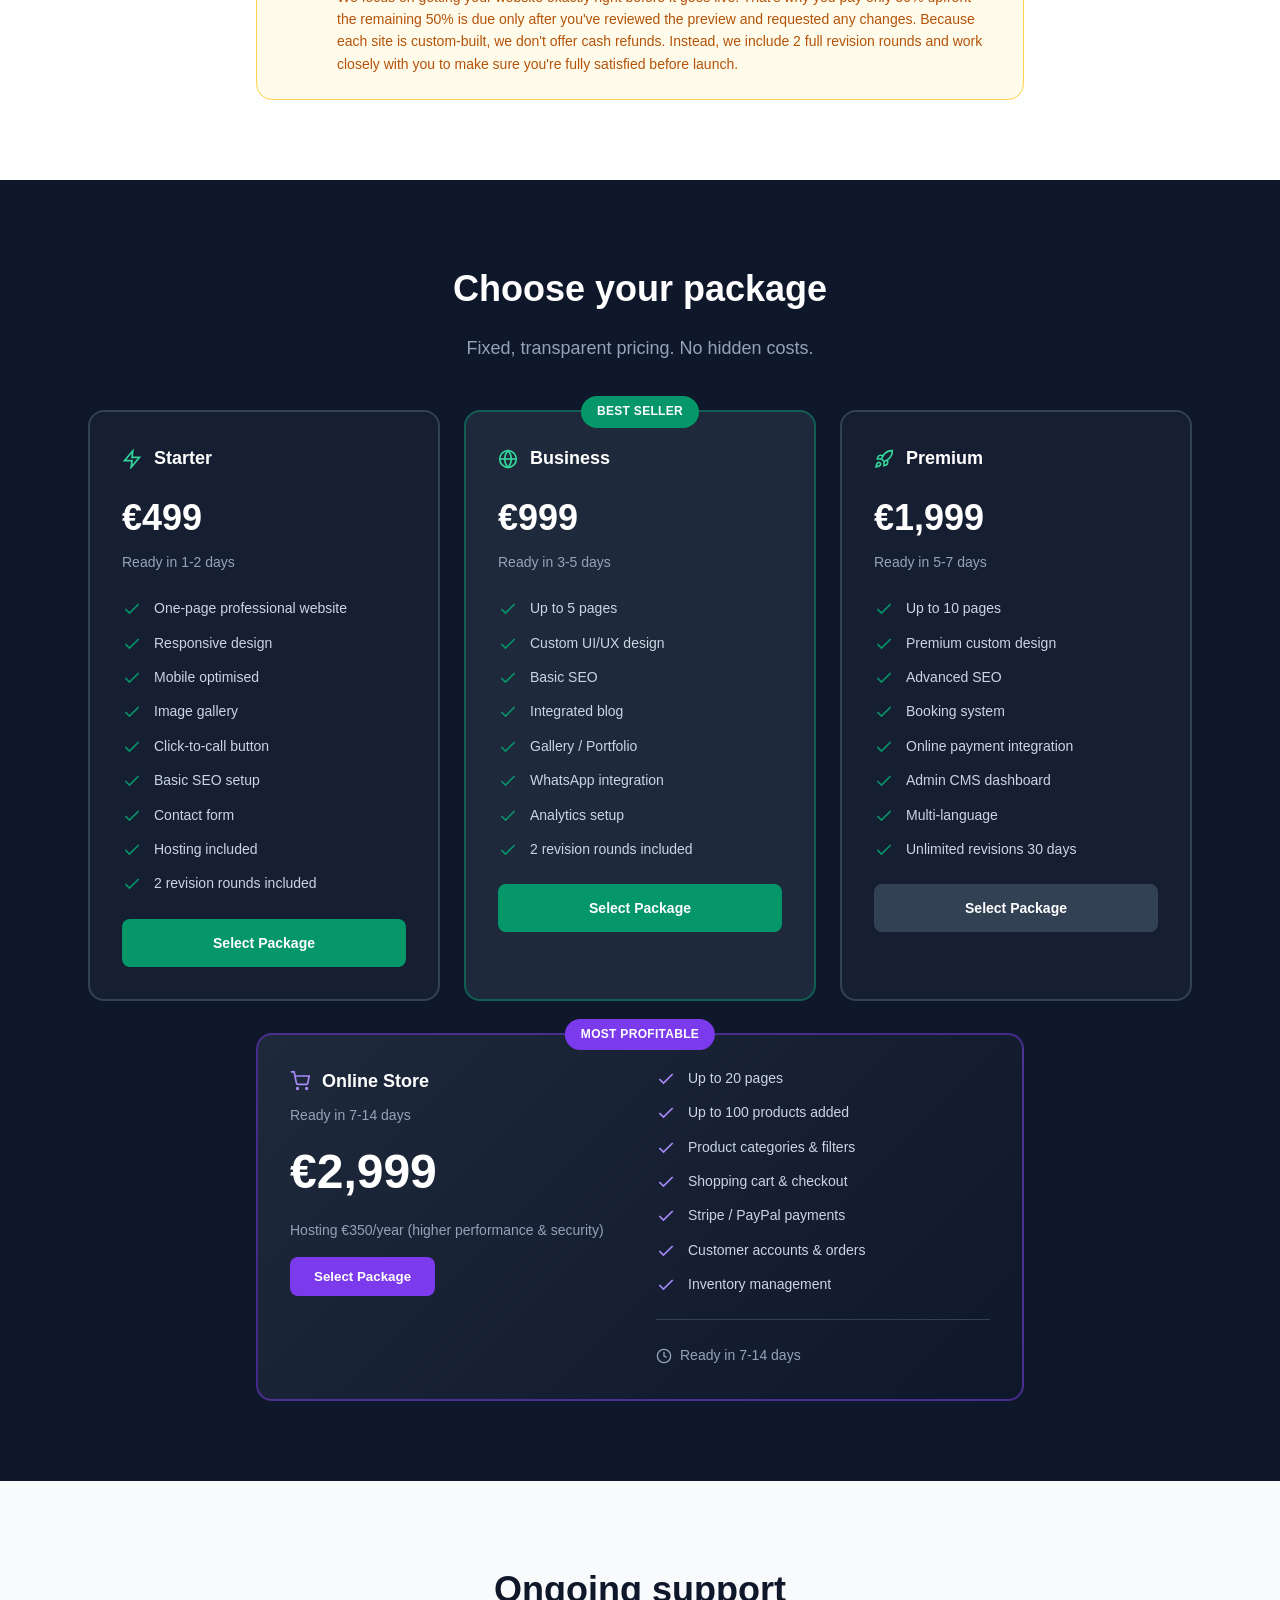
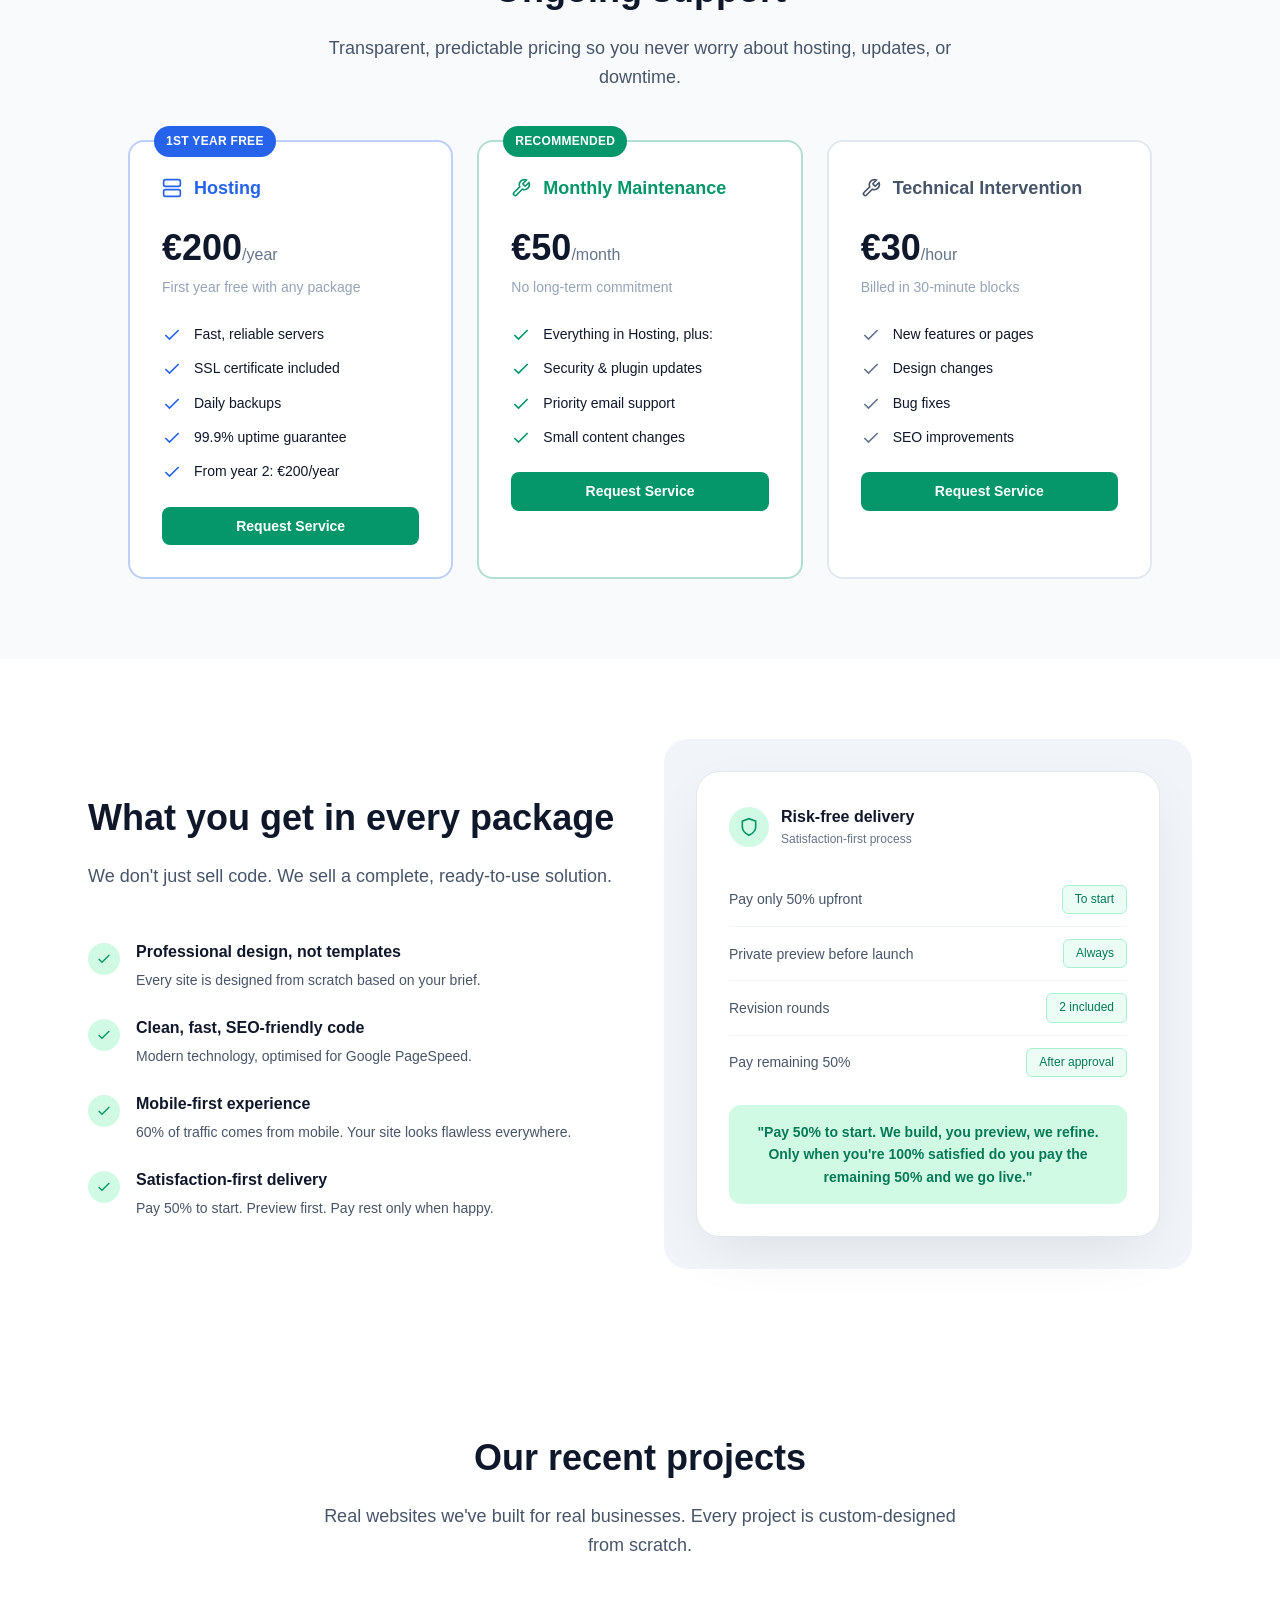
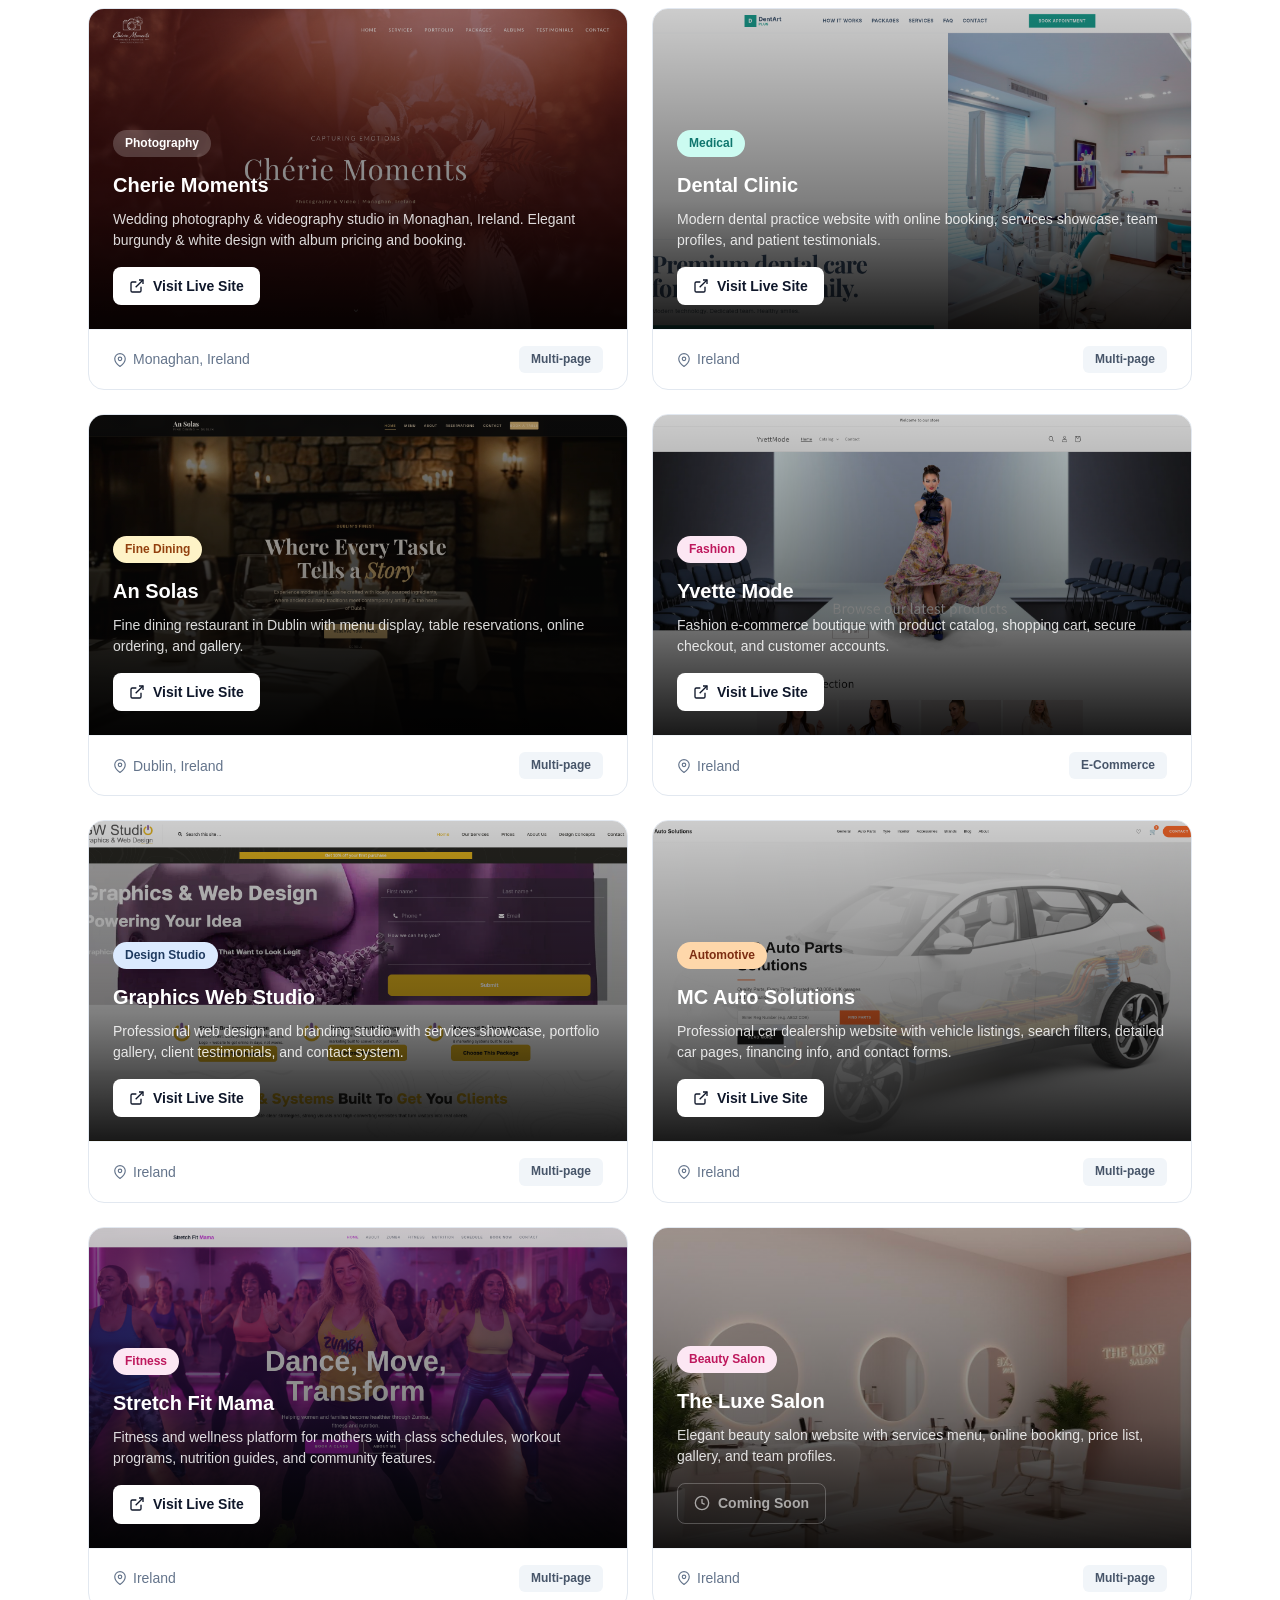
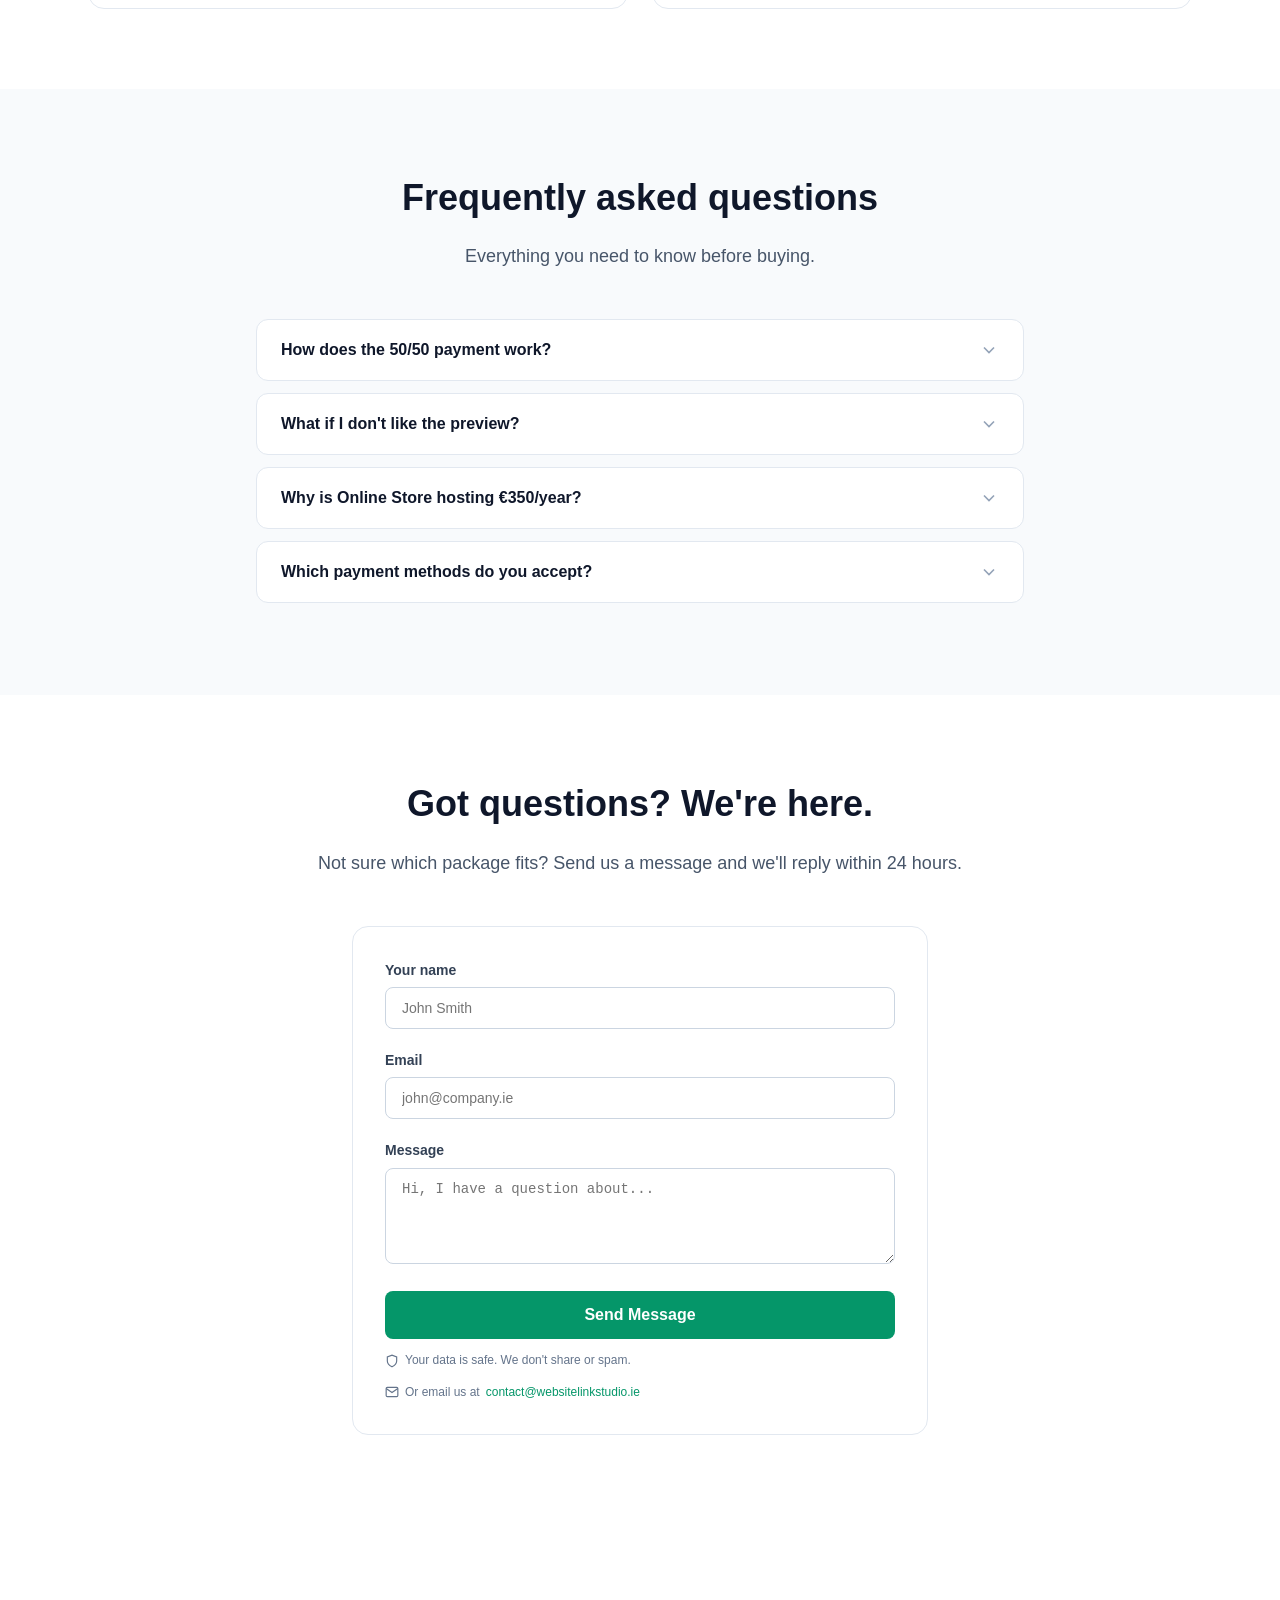
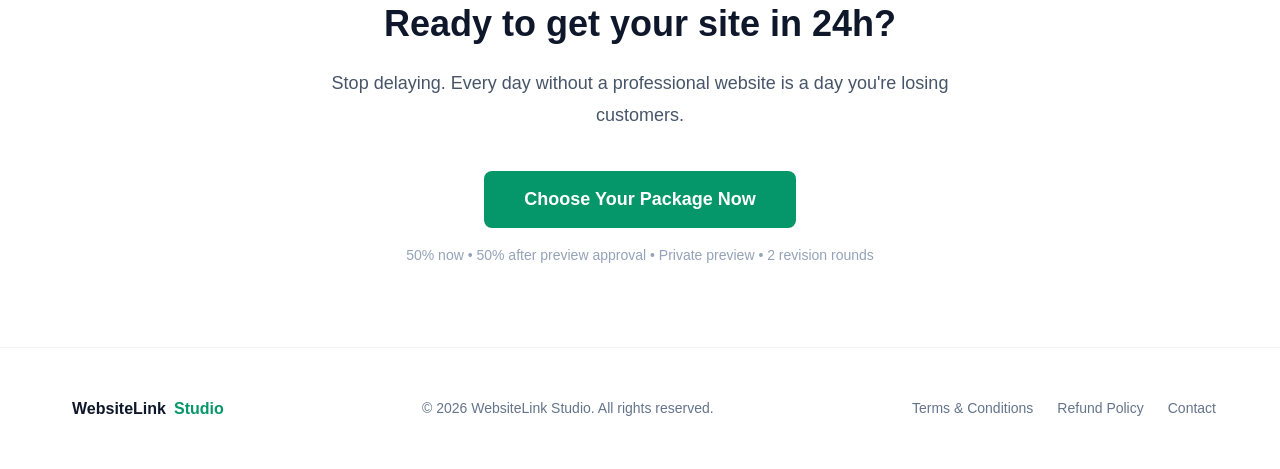
==== commit 4869eaaf: "Update index.html 157 package starter" ====
--- a/index.html
+++ b/index.html
@@ -156,9 +156,12 @@
         <div class="package-price">&euro;499</div>
         <p class="package-desc">Ready in 1-2 days</p>
         <ul class="package-features">
-          <li><svg viewBox="0 0 24 24" fill="none" stroke="currentColor" stroke-width="2"><polyline points="20 6 9 17 4 12"/></svg><span>1 page (Landing Page)</span></li>
-          <li><svg viewBox="0 0 24 24" fill="none" stroke="currentColor" stroke-width="2"><polyline points="20 6 9 17 4 12"/></svg><span>Responsive design</span></li>
+          <li><svg viewBox="0 0 24 24" fill="none" stroke="currentColor" stroke-width="2"><polyline points="20 6 9 17 4 12"/></svg><span>One-page professional website</span></li>
+          <li><svg viewBox="0 0 24 24" fill="none" stroke="currentColor" stroke-width="2"><polyline points="20 6 9 17 4 12"/></svg><span>Responsive design </span></li>
           <li><svg viewBox="0 0 24 24" fill="none" stroke="currentColor" stroke-width="2"><polyline points="20 6 9 17 4 12"/></svg><span>Mobile optimised</span></li>
+          <li><svg viewBox="0 0 24 24" fill="none" stroke="currentColor" stroke-width="2"><polyline points="20 6 9 17 4 12"/></svg><span>Image gallery</span></li>
+          <li><svg viewBox="0 0 24 24" fill="none" stroke="currentColor" stroke-width="2"><polyline points="20 6 9 17 4 12"/></svg><span>Click-to-call button</span></li>
+          <li><svg viewBox="0 0 24 24" fill="none" stroke="currentColor" stroke-width="2"><polyline points="20 6 9 17 4 12"/></svg><span>Basic SEO setup</span></li>
           <li><svg viewBox="0 0 24 24" fill="none" stroke="currentColor" stroke-width="2"><polyline points="20 6 9 17 4 12"/></svg><span>Contact form</span></li>
           <li><svg viewBox="0 0 24 24" fill="none" stroke="currentColor" stroke-width="2"><polyline points="20 6 9 17 4 12"/></svg><span>Hosting included</span></li>
           <li><svg viewBox="0 0 24 24" fill="none" stroke="currentColor" stroke-width="2"><polyline points="20 6 9 17 4 12"/></svg><span>2 revision rounds included</span></li>
